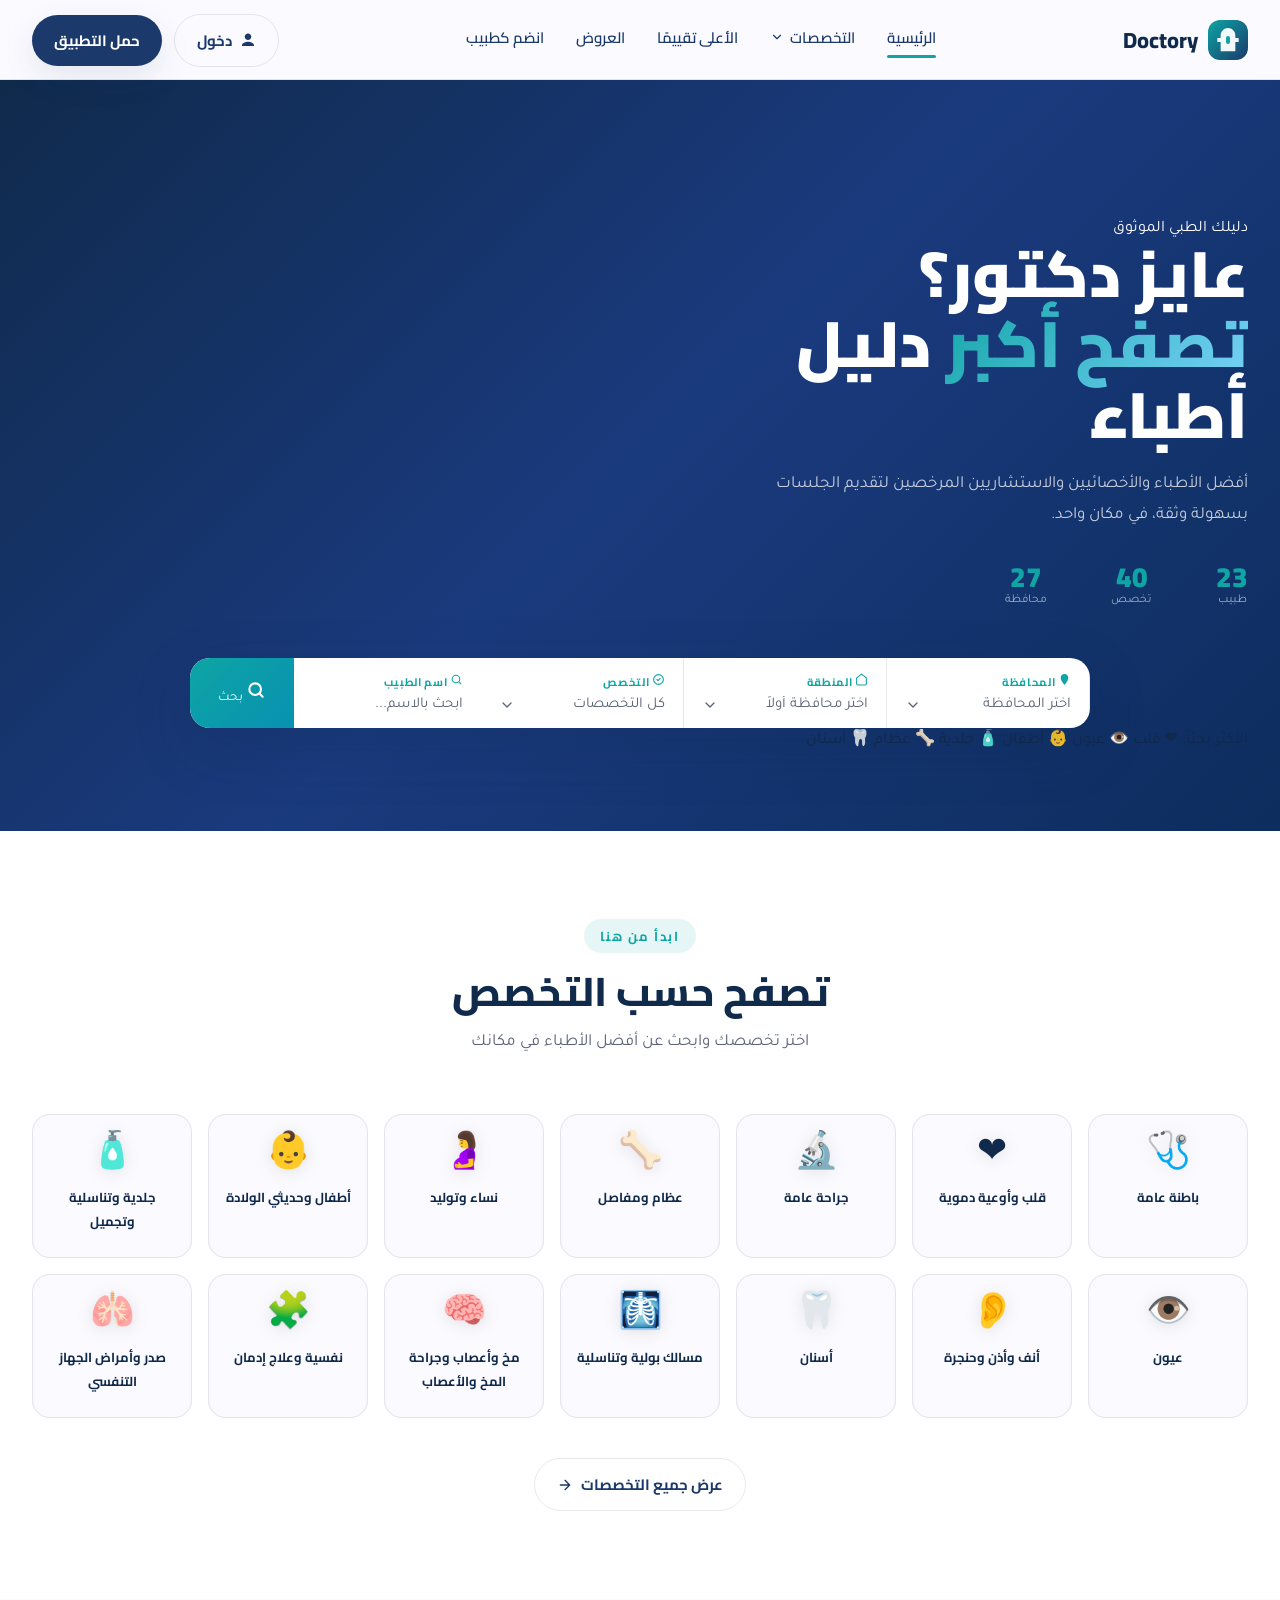
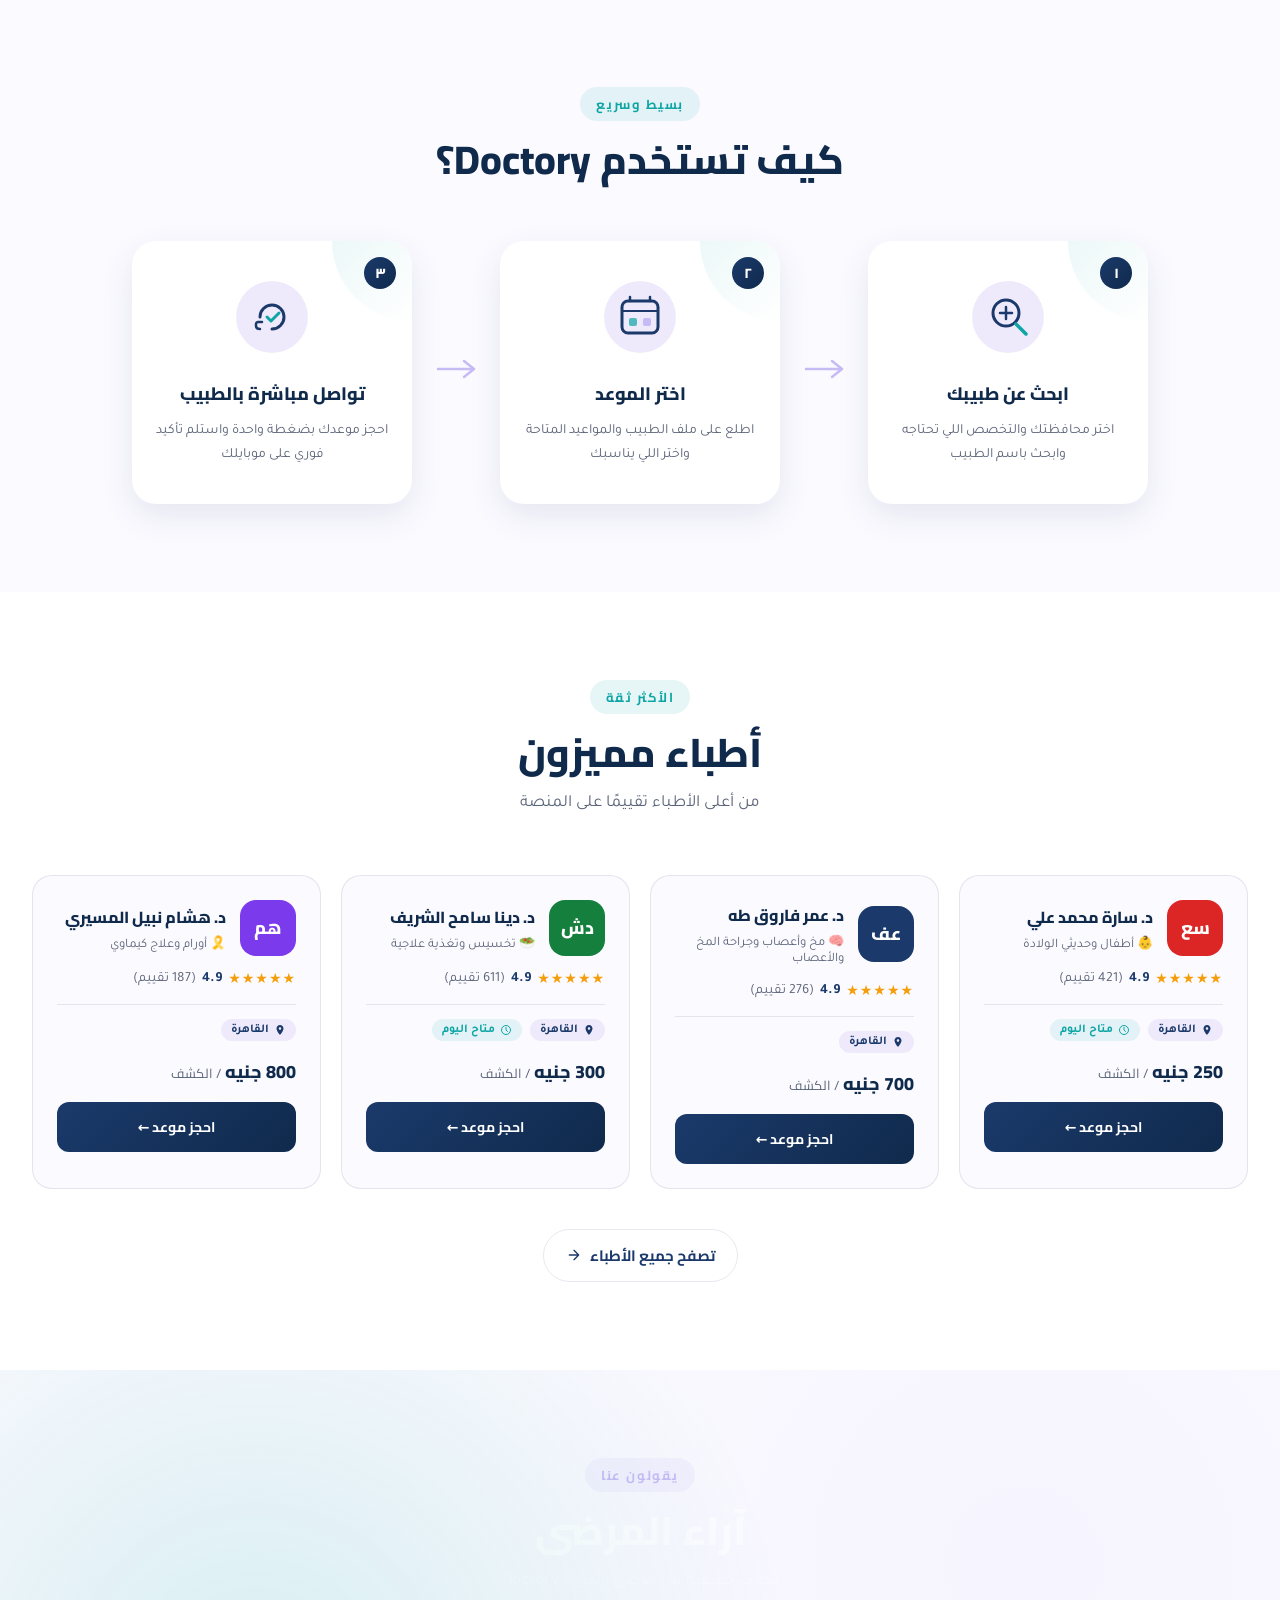
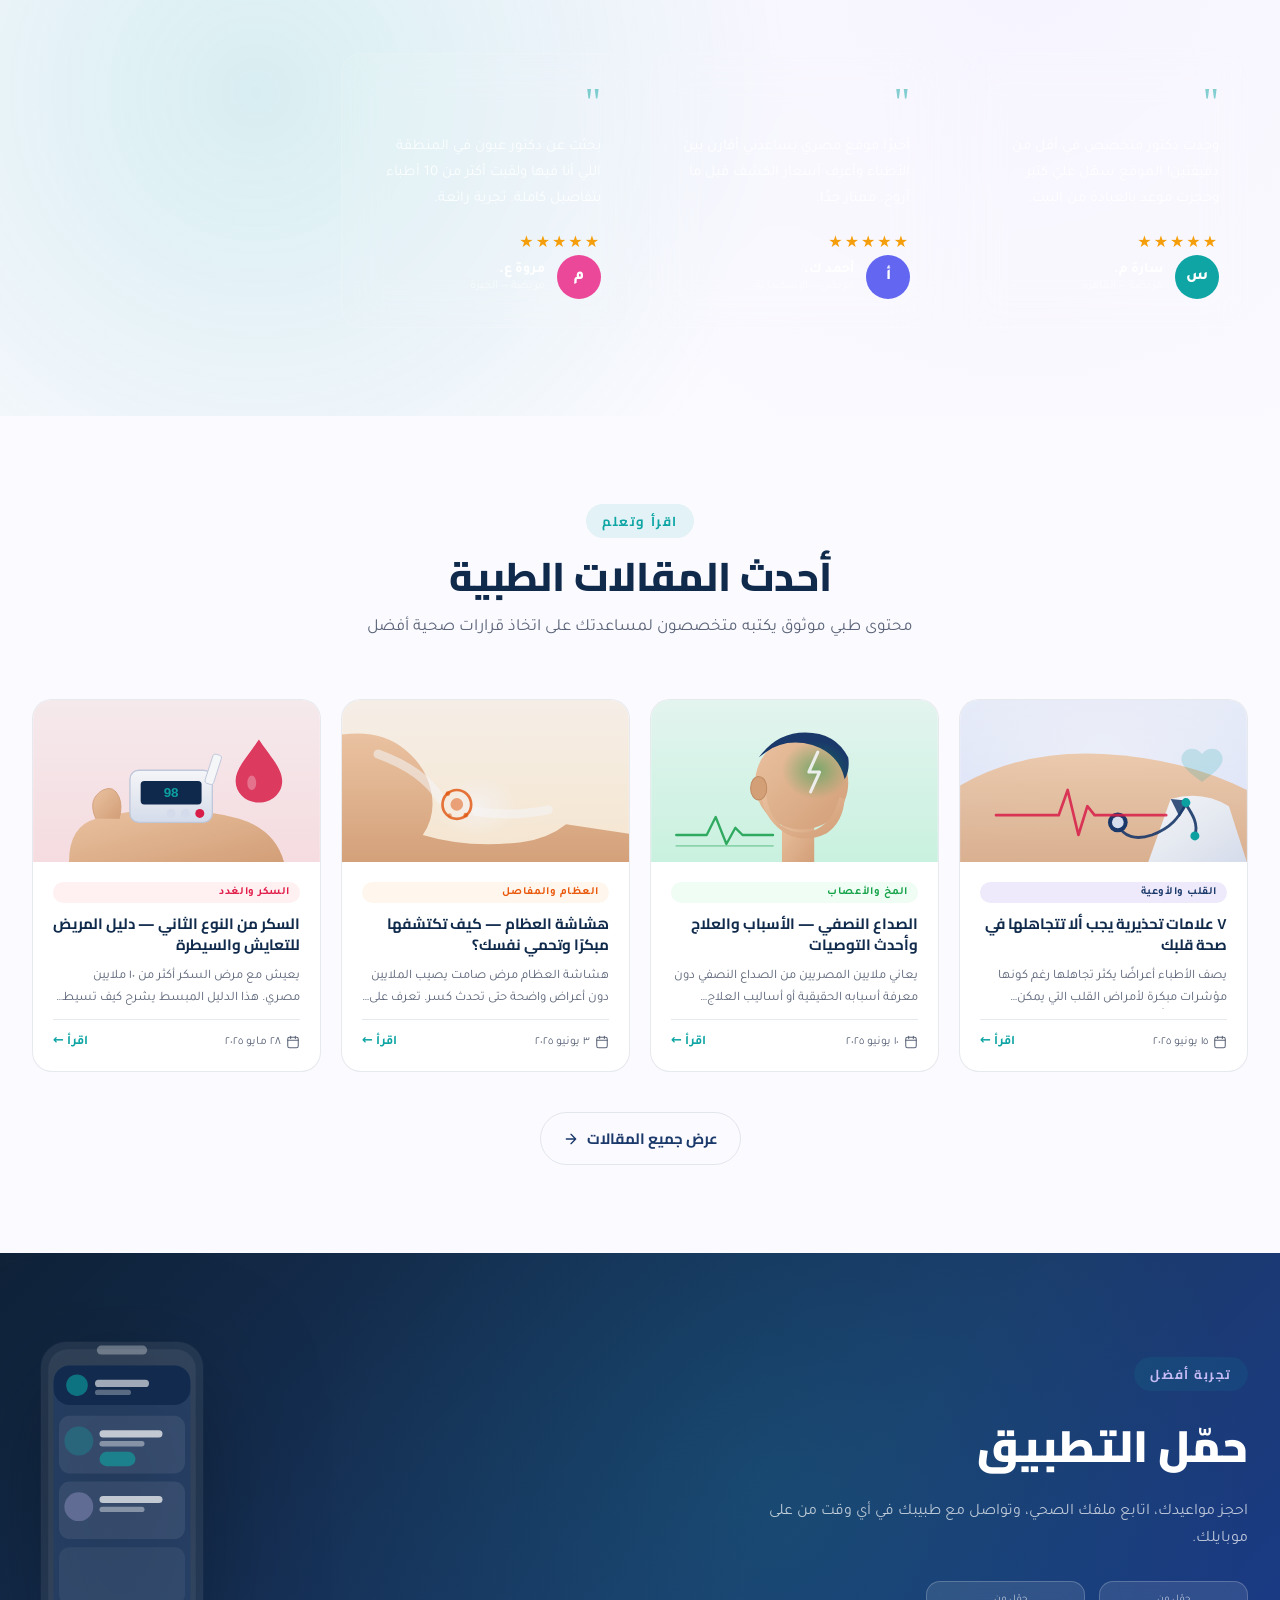
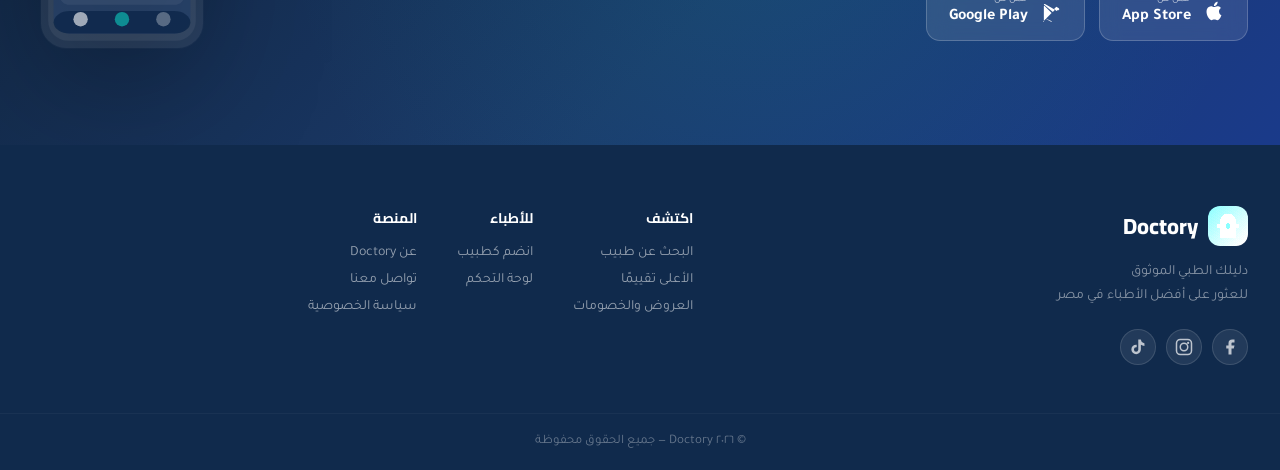
==== index.html @ d1936ba3 "Update index.html" ====
<!DOCTYPE html>
<html lang="ar" dir="rtl">
<head>
<meta charset="UTF-8">
<meta name="viewport" content="width=device-width, initial-scale=1.0">
<title>Doctory | دليلك لأفضل الأطباء في مصر</title>
<meta name="description" content="ابحث عن أفضل الأطباء في مصر حسب التخصص والمحافظة. اطلع على التقييمات وأسعار الكشف واحجز موعدك بكل سهولة.">
<link rel="preconnect" href="https://fonts.googleapis.com">
<link href="https://fonts.googleapis.com/css2?family=Cairo:wght@400;600;700;800;900&family=Tajawal:wght@400;500;700&display=swap" rel="stylesheet">
<link rel="stylesheet" href="css/style.css">
</head>
<body>

<!-- ===== Navbar ===== -->
<header class="navbar">
  <div class="container navbar__inner">
    <a href="index.html" class="brand">
      <img src="assets/logo-placeholder.svg" alt="Doctory" class="brand__logo">
      <span class="brand__name">Doctory</span>
    </a>
    <nav class="nav-links">
      <a href="index.html" class="nav-links__item is-active">الرئيسية</a>
      <div class="nav-dropdown" id="specialtiesWrap">
        <button class="nav-links__item nav-dropdown__trigger" id="specialtiesTrigger" aria-haspopup="true" aria-expanded="false">
          التخصصات
          <svg width="14" height="14" viewBox="0 0 24 24" fill="none" class="nav-dropdown__chevron"><path d="m6 9 6 6 6-6" stroke="currentColor" stroke-width="2" stroke-linecap="round" stroke-linejoin="round"/></svg>
        </button>
      </div>
      <a href="top-rated.html" class="nav-links__item">الأعلى تقييمًا</a>
      <a href="offers.html" class="nav-links__item">العروض</a>
      <a href="join-doctor.html" class="nav-links__item">انضم كطبيب</a>
    </nav>
    <div class="navbar__actions">
      <a href="login.html" class="btn btn--ghost">
        <svg width="16" height="16" viewBox="0 0 24 24" fill="none"><path d="M12 12c2.7 0 4.9-2.2 4.9-4.9S14.7 2.2 12 2.2 7.1 4.4 7.1 7.1 9.3 12 12 12Zm0 2.5c-3.6 0-9 1.8-9 5.4V21h18v-1.1c0-3.6-5.4-5.4-9-5.4Z" fill="currentColor"/></svg>
        دخول
      </a>
      <a href="#" class="btn btn--primary">حمل التطبيق</a>
    </div>
    <button class="navbar__burger" id="burgerBtn" aria-label="القائمة" aria-expanded="false">
      <svg width="24" height="24" viewBox="0 0 24 24" fill="none" class="burger-icon-open"><path d="M4 7h16M4 12h16M4 17h16" stroke="currentColor" stroke-width="2" stroke-linecap="round"/></svg>
      <svg width="24" height="24" viewBox="0 0 24 24" fill="none" class="burger-icon-close"><path d="M6 6l12 12M18 6 6 18" stroke="currentColor" stroke-width="2" stroke-linecap="round"/></svg>
    </button>
  </div>
  <div class="mega-menu" id="specialtiesPanel">
    <div class="container mega-menu__inner" id="specialtiesGrid"></div>
  </div>
  <nav class="mobile-menu" id="mobileMenu">
    <a href="index.html" class="mobile-menu__item is-active">الرئيسية</a>
    <button class="mobile-menu__item mobile-menu__specialties-trigger" id="mobileSpecialtiesTrigger">
      التخصصات
      <svg width="14" height="14" viewBox="0 0 24 24" fill="none"><path d="m6 9 6 6 6-6" stroke="currentColor" stroke-width="2" stroke-linecap="round" stroke-linejoin="round"/></svg>
    </button>
    <div class="mobile-menu__specialties" id="mobileSpecialtiesPanel"></div>
    <a href="top-rated.html" class="mobile-menu__item">الأعلى تقييمًا</a>
    <a href="offers.html" class="mobile-menu__item">العروض</a>
    <a href="join-doctor.html" class="mobile-menu__item">انضم كطبيب</a>
    <a href="login.html" class="mobile-menu__item mobile-menu__login">تسجيل دخول</a>
  </nav>
</header>

<!-- ===== Hero ===== -->
<section class="hero">
  <!-- Background layers -->
  <div class="hero__mesh" aria-hidden="true"></div>
  <div class="hero__glow hero__glow--1" aria-hidden="true"></div>
  <div class="hero__glow hero__glow--2" aria-hidden="true"></div>
  <div class="hero__glow hero__glow--3" aria-hidden="true"></div>
  <div class="hero__grid-lines" aria-hidden="true"></div>

  <div class="container">
    <div class="hero__inner">

      <!-- LEFT: Copy -->
      <div class="hero__copy">
        <div class="hero__badge" id="heroEyebrow">
          <span class="hero__badge-dot"></span>
          دليلك الطبي الموثوق في مصر
        </div>

        <h1 class="hero__title" id="heroTitle">
          <span class="hero__title-line1">عايز دكتور؟</span>
          <span class="hero__title-line2">
            ابحث في<em class="hero__title-em"> أكبر دليل</em>
          </span>
          <span class="hero__title-line3">أطباء في مصر</span>
        </h1>

        <p class="hero__subtitle" id="heroSubtitle">
          أفضل الأطباء والأخصائيين المرخصين — قارن التقييمات، اطلع على الأسعار، واحجز موعدك بثقة.
        </p>

        <div class="hero__stats" id="heroStats">
          <div class="hero__stat">
            <span class="hero__stat-num" id="statDoctors">—</span>
            <span class="hero__stat-label">طبيب</span>
          </div>
          <div class="hero__stat-sep"></div>
          <div class="hero__stat">
            <span class="hero__stat-num" id="statSpecs">—</span>
            <span class="hero__stat-label">تخصص</span>
          </div>
          <div class="hero__stat-sep"></div>
          <div class="hero__stat">
            <span class="hero__stat-num" id="statGovs">٢٧</span>
            <span class="hero__stat-label">محافظة</span>
          </div>
        </div>
      </div>

      <!-- RIGHT: Floating UI cards -->
      <div class="hero__visual" aria-hidden="true" id="heroVisual">
        <!-- Populated by home.js -->
      </div>

    </div><!-- /hero__inner -->

    <!-- Search Bar — outside grid, full width below -->
    <div class="hero__search-wrap">
      <form class="search-bar" id="search" aria-label="بحث عن طبيب">
        <div class="search-bar__field" data-field="governorate">
          <label for="governorate">
            <svg width="13" height="13" viewBox="0 0 24 24" fill="none"><path d="M12 2C8.13 2 5 5.13 5 9c0 5.25 7 13 7 13s7-7.75 7-13c0-3.87-3.13-7-7-7z" fill="currentColor"/></svg>
            المحافظة
          </label>
          <div class="search-bar__input" id="governorateInput">
            <input type="text" id="governorate" placeholder="اختر المحافظة" readonly autocomplete="off">
            <svg width="16" height="16" viewBox="0 0 24 24" fill="none"><path d="m6 9 6 6 6-6" stroke="currentColor" stroke-width="2" stroke-linecap="round" stroke-linejoin="round"/></svg>
          </div>
          <div class="search-dropdown" id="governorateDropdown"></div>
        </div>

        <div class="search-bar__sep"></div>

        <div class="search-bar__field" data-field="area">
          <label for="area" id="areaLabel">
            <svg width="13" height="13" viewBox="0 0 24 24" fill="none"><path d="M3 9l9-7 9 7v11a2 2 0 0 1-2 2H5a2 2 0 0 1-2-2z" stroke="currentColor" stroke-width="2" stroke-linejoin="round"/></svg>
            المنطقة
          </label>
          <div class="search-bar__input" id="areaInput">
            <input type="text" id="area" placeholder="اختر محافظة أولاً" readonly autocomplete="off" disabled>
            <svg width="16" height="16" viewBox="0 0 24 24" fill="none"><path d="m6 9 6 6 6-6" stroke="currentColor" stroke-width="2" stroke-linecap="round" stroke-linejoin="round"/></svg>
          </div>
          <div class="search-dropdown" id="areaDropdown"></div>
        </div>

        <div class="search-bar__sep"></div>

        <div class="search-bar__field" data-field="specialty">
          <label for="specialty">
            <svg width="13" height="13" viewBox="0 0 24 24" fill="none"><path d="M9 12l2 2 4-4m6 2a9 9 0 1 1-18 0 9 9 0 0 1 18 0z" stroke="currentColor" stroke-width="2" stroke-linecap="round" stroke-linejoin="round"/></svg>
            التخصص
          </label>
          <div class="search-bar__input" id="specialtyInput">
            <input type="text" id="specialty" placeholder="كل التخصصات" readonly autocomplete="off">
            <svg width="16" height="16" viewBox="0 0 24 24" fill="none"><path d="m6 9 6 6 6-6" stroke="currentColor" stroke-width="2" stroke-linecap="round" stroke-linejoin="round"/></svg>
          </div>
          <div class="search-dropdown" id="specialtyDropdown"></div>
        </div>

        <div class="search-bar__sep"></div>

        <div class="search-bar__field search-bar__field--text">
          <label for="doctor">
            <svg width="13" height="13" viewBox="0 0 24 24" fill="none"><circle cx="11" cy="11" r="7" stroke="currentColor" stroke-width="2"/><path d="m20 20-3.5-3.5" stroke="currentColor" stroke-width="2" stroke-linecap="round"/></svg>
            اسم الطبيب
          </label>
          <div class="search-bar__input">
            <input type="text" id="doctor" placeholder="ابحث بالاسم...">
          </div>
        </div>

        <button type="submit" class="search-bar__submit" aria-label="بحث">
          <svg width="20" height="20" viewBox="0 0 24 24" fill="none"><circle cx="11" cy="11" r="7" stroke="currentColor" stroke-width="2.5"/><path d="m20 20-3.5-3.5" stroke="currentColor" stroke-width="2.5" stroke-linecap="round"/></svg>
          <span>بحث</span>
        </button>
      </form>

      <!-- Quick specialty pills -->
      <div class="hero__quick" id="heroQuickPills">
        <span class="hero__quick-label">الأكثر بحثاً:</span>
        <a href="search.html?specialty=%D9%82%D9%84%D8%A8+%D9%88%D8%A3%D9%88%D8%B9%D9%8A%D8%A9+%D8%AF%D9%85%D9%88%D9%8A%D8%A9" class="quick-pill">❤️ قلب</a>
        <a href="search.html?specialty=%D8%B9%D9%8A%D9%88%D9%86" class="quick-pill">👁️ عيون</a>
        <a href="search.html?specialty=%D8%A3%D8%B7%D9%81%D8%A7%D9%84+%D9%88%D8%AD%D8%AF%D9%8A%D8%AB%D9%8A+%D8%A7%D9%84%D9%88%D9%84%D8%A7%D8%AF%D8%A9" class="quick-pill">👶 أطفال</a>
        <a href="search.html?specialty=%D8%AC%D9%84%D8%AF%D9%8A%D8%A9+%D9%88%D8%AA%D9%86%D8%A7%D8%B3%D9%84%D9%8A%D8%A9+%D9%88%D8%AA%D8%AC%D9%85%D9%8A%D9%84" class="quick-pill">🧴 جلدية</a>
        <a href="search.html?specialty=%D8%B9%D8%B8%D8%A7%D9%85+%D9%88%D9%85%D9%81%D8%A7%D8%B5%D9%84" class="quick-pill">🦴 عظام</a>
        <a href="search.html?specialty=%D8%A3%D8%B3%D9%86%D8%A7%D9%86" class="quick-pill">🦷 أسنان</a>
      </div>
    </div><!-- /hero__search-wrap -->
  </div><!-- /container -->
</section>

<!-- ===== Dynamic Sections ===== -->
<div id="homeSectionsContainer"></div>

<!-- ===== Footer ===== -->
<footer class="site-footer">
  <div class="container site-footer__inner">
    <div class="site-footer__brand">
      <a href="index.html" class="brand">
        <img src="assets/logo-placeholder.svg" alt="Doctory" class="brand__logo" style="filter:brightness(10)">
        <span class="brand__name" style="color:white">Doctory</span>
      </a>
      <p class="site-footer__tagline" id="footerTagline">دليلك الطبي الموثوق<br>للعثور على أفضل الأطباء في مصر</p>
      <div class="site-footer__social">
        <a href="#" aria-label="فيسبوك" class="social-link">
          <svg viewBox="0 0 24 24" fill="currentColor" width="18" height="18"><path d="M18 2h-3a5 5 0 0 0-5 5v3H7v4h3v8h4v-8h3l1-4h-4V7a1 1 0 0 1 1-1h3z"/></svg>
        </a>
        <a href="#" aria-label="انستغرام" class="social-link">
          <svg viewBox="0 0 24 24" fill="none" stroke="currentColor" stroke-width="2" width="18" height="18"><rect x="2" y="2" width="20" height="20" rx="5"/><circle cx="12" cy="12" r="5"/><circle cx="17.5" cy="6.5" r="1.5" fill="currentColor" stroke="none"/></svg>
        </a>
        <a href="#" aria-label="تيك توك" class="social-link">
          <svg viewBox="0 0 24 24" fill="currentColor" width="18" height="18"><path d="M19.59 6.69a4.83 4.83 0 0 1-3.77-4.25V2h-3.45v13.67a2.89 2.89 0 0 1-2.88 2.5 2.89 2.89 0 0 1-2.89-2.89 2.89 2.89 0 0 1 2.89-2.89c.28 0 .54.04.79.1V9.01a6.33 6.33 0 0 0-.79-.05 6.34 6.34 0 0 0-6.34 6.34 6.34 6.34 0 0 0 6.34 6.34 6.34 6.34 0 0 0 6.33-6.34V9.01a8.16 8.16 0 0 0 4.77 1.52V7.08a4.85 4.85 0 0 1-1-.39z"/></svg>
        </a>
      </div>
    </div>
    <div class="site-footer__links" id="footerLinks">
      <div class="footer-col">
        <h4 class="footer-col__title">اكتشف</h4>
        <a href="search.html" class="footer-col__link">البحث عن طبيب</a>
        <a href="top-rated.html" class="footer-col__link">الأعلى تقييمًا</a>
        <a href="offers.html" class="footer-col__link">العروض والخصومات</a>
      </div>
      <div class="footer-col">
        <h4 class="footer-col__title">للأطباء</h4>
        <a href="join-doctor.html" class="footer-col__link">انضم كطبيب</a>
        <a href="admin/" class="footer-col__link">لوحة التحكم</a>
      </div>
      <div class="footer-col">
        <h4 class="footer-col__title">المنصة</h4>
        <a href="about.html" class="footer-col__link">عن Doctory</a>
        <a href="contact.html" class="footer-col__link">تواصل معنا</a>
        <a href="privacy.html" class="footer-col__link">سياسة الخصوصية</a>
      </div>
    </div>
  </div>
  <div class="site-footer__bottom">
    <p id="footerCopyright">© ٢٠٢٦ Doctory — جميع الحقوق محفوظة</p>
  </div>
</footer>

<script src="js/data-loader.js"></script>
<script src="js/site-runtime.js"></script>
<script src="js/main.js"></script>
<script src="js/home.js"></script>
</body>
</html>
---- css/style.css ----
/* =========================================================
   Doctory — Design Tokens
   ========================================================= */
:root {
  /* Color */
  --ink-900: #102A4C;
  --ink-700: #1B3A6B;
  --accent-teal: #0EA5A4;
  --lilac-300: #C7BBF5;
  --lilac-100: #EFEAFB;
  --paper: #FBFAFF;
  --white: #FFFFFF;
  --line: rgba(16, 42, 76, 0.10);
  --text-muted: #5B6478;

  /* Type */
  --font-display: "Cairo", system-ui, sans-serif;
  --font-body: "Tajawal", system-ui, sans-serif;

  /* Radius / Shadow */
  --radius-lg: 20px;
  --radius-md: 14px;
  --radius-pill: 999px;
  --shadow-soft: 0 12px 32px rgba(27, 58, 107, 0.10);
  --shadow-pop: 0 18px 40px rgba(27, 58, 107, 0.16);

  /* Layout */
  --nav-h: 80px;
}

* { margin: 0; padding: 0; box-sizing: border-box; }
html {
  scroll-behavior: smooth;
  overflow-x: hidden;
  width: 100%;
}

body {
  font-family: var(--font-body);
  background: var(--paper);
  color: var(--ink-900);
  -webkit-font-smoothing: antialiased;
  overflow-x: hidden;
}

img { max-width: 100%; display: block; }

.container {
  width: 100%;
  max-width: 1280px;
  margin: 0 auto;
  padding: 0 32px;
  box-sizing: border-box;
}

a { text-decoration: none; color: inherit; }
button { font-family: inherit; }

@media (prefers-reduced-motion: reduce) {
  *, *::before, *::after { animation-duration: 0.001ms !important; transition-duration: 0.001ms !important; }
}

/* =========================================================
   Stub / Coming Soon Pages
   ========================================================= */
.stub-page {
  min-height: calc(100vh - var(--nav-h));
  display: grid;
  place-items: center;
  padding: 48px 24px;
  text-align: center;
}

.stub-page__inner {
  max-width: 520px;
}

.stub-page__icon {
  font-size: 56px;
  margin-bottom: 16px;
}

.stub-page__title {
  font-family: var(--font-display);
  font-size: clamp(28px, 4vw, 36px);
  font-weight: 800;
  margin-bottom: 12px;
  color: var(--ink-900);
}

.stub-page__text {
  color: var(--text-muted);
  font-size: 17px;
  line-height: 1.7;
  margin-bottom: 28px;
}

.stub-page__actions {
  display: flex;
  gap: 12px;
  justify-content: center;
  flex-wrap: wrap;
}

/* =========================================================
   Buttons
   ========================================================= */
.btn {
  display: inline-flex;
  align-items: center;
  gap: 8px;
  font-family: var(--font-display);
  font-weight: 700;
  font-size: 15px;
  padding: 11px 22px;
  border-radius: var(--radius-pill);
  border: none;
  cursor: pointer;
  transition: transform 0.15s ease, box-shadow 0.15s ease, background 0.15s ease;
  white-space: nowrap;
}
.btn:focus-visible { outline: 2px solid var(--accent-teal); outline-offset: 2px; }
.btn--primary { background: var(--ink-700); color: var(--white); box-shadow: var(--shadow-soft); }
.btn--primary:hover { transform: translateY(-1px); box-shadow: var(--shadow-pop); }
.btn--ghost { background: transparent; color: var(--ink-700); border: 1.5px solid var(--line); }
.btn--ghost:hover { background: var(--lilac-100); }

/* =========================================================
   Navbar
   ========================================================= */
.navbar {
  position: sticky;
  top: 0;
  z-index: 100;
  height: var(--nav-h);
  background: rgba(251, 250, 255, 0.85);
  backdrop-filter: blur(10px);
  border-bottom: 1px solid var(--line);
  overflow: visible;
}

.navbar__inner {
  height: var(--nav-h);
  display: flex;
  align-items: center;
  justify-content: space-between;
  gap: 24px;
  width: 100%;
}

.brand {
  display: flex;
  align-items: center;
  gap: 10px;
  font-family: var(--font-display);
  flex-shrink: 0;
}
.brand__logo {
  width: 40px;
  height: 40px;
  border-radius: 12px;
  object-fit: cover;
  flex-shrink: 0;
}
.brand__name {
  font-weight: 800;
  font-size: 22px;
  color: var(--ink-900);
}

.nav-links {
  display: flex;
  align-items: center;
  gap: 32px;
}
.nav-links__item {
  font-family: var(--font-display);
  font-weight: 600;
  font-size: 15px;
  color: var(--ink-700);
  position: relative;
  padding-bottom: 6px;
  background: none;
  border: none;
  cursor: pointer;
  display: inline-flex;
  align-items: center;
  gap: 6px;
}
.nav-links__item.is-active::after {
  content: "";
  position: absolute;
  bottom: 0;
  right: 0;
  left: 0;
  height: 3px;
  border-radius: var(--radius-pill);
  background: var(--accent-teal);
}
.nav-links__item:hover { color: var(--accent-teal); }

/* ---- Specialties full-width mega menu ---- */
.nav-dropdown__chevron { transition: transform 0.18s ease; }
.nav-dropdown.is-open .nav-dropdown__chevron { transform: rotate(180deg); }

.mega-menu {
  position: absolute;
  top: 100%;
  left: 0;
  right: 0;
  background: var(--white);
  border-bottom: 1px solid var(--line);
  box-shadow: var(--shadow-pop);
  max-height: 0;
  overflow: hidden;
  opacity: 0;
  transition: max-height 0.2s ease, opacity 0.2s ease;
  z-index: 99;
}
.mega-menu.is-open {
  max-height: 420px;
  opacity: 1;
  overflow-y: auto;
}

.mega-menu__inner {
  display: grid;
  grid-template-columns: repeat(4, 1fr);
  gap: 6px;
  padding: 22px 32px;
}
.mega-menu__link {
  display: flex;
  align-items: center;
  gap: 10px;
  padding: 10px 14px;
  border-radius: 10px;
  font-size: 14px;
  font-weight: 600;
  color: var(--ink-900);
  transition: background 0.12s ease;
}
.mega-menu__link:hover { background: var(--lilac-100); color: var(--ink-700); }
.mega-menu__link .icon { font-size: 16px; }

.navbar__actions { display: flex; align-items: center; gap: 12px; }

.navbar__burger {
  display: none;
  background: none;
  border: none;
  cursor: pointer;
  color: var(--ink-700);
  width: 40px;
  height: 40px;
  align-items: center;
  justify-content: center;
  flex-shrink: 0;
}
.burger-icon-close { display: none; }
.navbar__burger[aria-expanded="true"] .burger-icon-open { display: none; }
.navbar__burger[aria-expanded="true"] .burger-icon-close { display: block; }

/* ---- Mobile slide-down menu ---- */
.mobile-menu {
  display: none;
  flex-direction: column;
  background: var(--white);
  border-bottom: 1px solid var(--line);
  max-height: 0;
  overflow: hidden;
  transition: max-height 0.22s ease;
}
.mobile-menu.is-open { max-height: 80vh; overflow-y: auto; }

.mobile-menu__item {
  display: flex;
  align-items: center;
  justify-content: space-between;
  width: 100%;
  text-align: start;
  padding: 16px 24px;
  font-family: var(--font-display);
  font-weight: 600;
  font-size: 15px;
  color: var(--ink-900);
  border: none;
  background: none;
  border-bottom: 1px solid var(--line);
  cursor: pointer;
}
.mobile-menu__item.is-active { color: var(--accent-teal); }
.mobile-menu__login { color: var(--accent-teal); font-weight: 700; }

.mobile-menu__specialties {
  display: none;
  flex-direction: column;
  background: var(--lilac-100);
  padding: 4px 0;
}
.mobile-menu__specialties.is-open { display: flex; }
.mobile-menu__specialties .mega-menu__link {
  padding: 12px 40px;
  border-radius: 0;
  font-size: 14px;
}

@media (max-width: 960px) {
  .nav-links { display: none; }
  .navbar__actions .btn--ghost { display: none; }
  .navbar__actions .btn--app-download { display: none; }
  .navbar__burger { display: flex; }
  .mobile-menu { display: flex; }
  .mega-menu__inner { grid-template-columns: 1fr; }
}

/* =========================================================
   Doctory — Home Page Styles (Modern Redesign)
   ========================================================= */

/* ---------------------------------------------------------
   Scroll Reveal Base
--------------------------------------------------------- */
.reveal {
  opacity: 0;
  transform: translateY(28px);
  transition: opacity 0.6s cubic-bezier(0.22,1,0.36,1), transform 0.6s cubic-bezier(0.22,1,0.36,1);
}
.reveal.in-view {
  opacity: 1;
  transform: none;
}

/* ---------------------------------------------------------
   Section Base
--------------------------------------------------------- */
.home-section {
  padding: 88px 0;
  position: relative;
}
.home-section:nth-child(even) {
  background: var(--paper);
}

.section-head {
  text-align: center;
  margin-bottom: 56px;
}
.section-head__eyebrow {
  display: inline-block;
  font-family: var(--font-display);
  font-size: 13px;
  font-weight: 700;
  letter-spacing: 0.12em;
  text-transform: uppercase;
  color: var(--accent-teal);
  background: rgba(14,165,164,0.1);
  padding: 5px 16px;
  border-radius: var(--radius-pill);
  margin-bottom: 14px;
}
.section-head__title {
  font-family: var(--font-display);
  font-size: clamp(26px, 4vw, 40px);
  font-weight: 800;
  color: var(--ink-900);
  margin-bottom: 12px;
  line-height: 1.25;
}
.section-head__sub {
  color: var(--text-muted);
  font-size: 17px;
  max-width: 560px;
  margin: 0 auto;
  line-height: 1.7;
}

.section-cta {
  text-align: center;
  margin-top: 40px;
}

/* ---------------------------------------------------------
   Hero
--------------------------------------------------------- */
.hero {
  position: relative;
  background: linear-gradient(135deg, var(--ink-900) 0%, #1a3a7e 50%, #0d2d5e 100%);
  overflow: hidden;
  padding: calc(var(--nav-h) + 60px) 0 80px;
  min-height: 600px;
}

.hero__bg-grid {
  position: absolute;
  inset: 0;
  background-image:
    linear-gradient(rgba(255,255,255,0.03) 1px, transparent 1px),
    linear-gradient(90deg, rgba(255,255,255,0.03) 1px, transparent 1px);
  background-size: 40px 40px;
  pointer-events: none;
}

.hero__orb {
  position: absolute;
  border-radius: 50%;
  filter: blur(80px);
  pointer-events: none;
  animation: orbFloat 8s ease-in-out infinite;
}
.hero__orb--1 {
  width: 500px; height: 500px;
  background: radial-gradient(circle, rgba(14,165,164,0.25) 0%, transparent 70%);
  top: -100px; right: -100px;
  animation-delay: 0s;
}
.hero__orb--2 {
  width: 350px; height: 350px;
  background: radial-gradient(circle, rgba(199,187,245,0.2) 0%, transparent 70%);
  bottom: -80px; left: 10%;
  animation-delay: -4s;
}
@keyframes orbFloat {
  0%,100% { transform: translate(0,0) scale(1); }
  50% { transform: translate(20px,-20px) scale(1.05); }
}

.hero__inner {
  display: grid;
  grid-template-columns: 1fr 1fr;
  gap: 60px;
  align-items: center;
  position: relative;
  z-index: 2;
}

.hero__copy {
  color: white;
}

.hero__eyebrow {
  display: inline-flex;
  align-items: center;
  gap: 8px;
  background: rgba(255,255,255,0.1);
  backdrop-filter: blur(10px);
  border: 1px solid rgba(255,255,255,0.15);
  color: rgba(255,255,255,0.9);
  font-family: var(--font-display);
  font-size: 13px;
  font-weight: 700;
  letter-spacing: 0.08em;
  padding: 6px 16px;
  border-radius: var(--radius-pill);
  margin-bottom: 20px;
  animation: fadeSlideDown 0.7s ease both;
}
.hero__eyebrow::before {
  content: '';
  width: 6px; height: 6px;
  border-radius: 50%;
  background: var(--accent-teal);
  animation: pulse 2s ease-in-out infinite;
}
@keyframes pulse {
  0%,100% { opacity:1; transform: scale(1); }
  50% { opacity:0.6; transform: scale(0.8); }
}

.hero__title {
  font-family: var(--font-display);
  font-size: clamp(36px, 5.5vw, 64px);
  font-weight: 900;
  line-height: 1.1;
  margin-bottom: 20px;
  animation: fadeSlideDown 0.7s 0.1s ease both;
}
.hero__title-accent {
  background: linear-gradient(135deg, var(--accent-teal), #7dd3fc);
  -webkit-background-clip: text;
  -webkit-text-fill-color: transparent;
  background-clip: text;
  position: relative;
}

.hero__subtitle {
  font-size: 17px;
  line-height: 1.8;
  color: rgba(255,255,255,0.75);
  margin-bottom: 32px;
  max-width: 500px;
  animation: fadeSlideDown 0.7s 0.2s ease both;
}

.hero__stats {
  display: flex;
  gap: 32px;
  animation: fadeSlideDown 0.7s 0.3s ease both;
}
.hero__stat {
  text-align: center;
}
.hero__stat-num {
  display: block;
  font-family: var(--font-display);
  font-size: 28px;
  font-weight: 900;
  color: var(--accent-teal);
  line-height: 1;
}
.hero__stat-label {
  font-size: 12px;
  color: rgba(255,255,255,0.6);
  margin-top: 4px;
}

.hero__visual {
  display: flex;
  justify-content: center;
  align-items: center;
  animation: fadeSlideDown 0.8s 0.15s ease both;
}
.hero__visual-card {
  background: rgba(255,255,255,0.08);
  backdrop-filter: blur(20px);
  border: 1px solid rgba(255,255,255,0.12);
  border-radius: 24px;
  padding: 32px;
  width: 100%;
  max-width: 380px;
}
.hero__visual-title {
  color: white;
  font-family: var(--font-display);
  font-weight: 700;
  font-size: 18px;
  margin-bottom: 20px;
}
.hero__doctor-mini {
  display: flex;
  align-items: center;
  gap: 14px;
  background: rgba(255,255,255,0.06);
  border: 1px solid rgba(255,255,255,0.1);
  border-radius: 16px;
  padding: 14px 16px;
  margin-bottom: 10px;
  transition: background 0.2s ease;
}
.hero__doctor-mini:hover {
  background: rgba(255,255,255,0.1);
}
.hero__doctor-mini-avatar {
  width: 44px; height: 44px;
  border-radius: 50%;
  display: flex;
  align-items: center;
  justify-content: center;
  font-size: 18px;
  flex-shrink: 0;
}
.hero__doctor-mini-info {
  flex: 1;
}
.hero__doctor-mini-name {
  color: white;
  font-weight: 700;
  font-size: 14px;
}
.hero__doctor-mini-spec {
  color: rgba(255,255,255,0.55);
  font-size: 12px;
}
.hero__doctor-mini-badge {
  background: rgba(14,165,164,0.2);
  color: var(--accent-teal);
  font-size: 11px;
  font-weight: 700;
  padding: 3px 10px;
  border-radius: 99px;
  border: 1px solid rgba(14,165,164,0.3);
  white-space: nowrap;
}

.hero__doctor-img {
  max-height: 320px;
  max-width: 100%;
  width: auto;
  object-fit: contain;
  filter: drop-shadow(0 20px 60px rgba(0,0,0,0.4));
  animation: floatImg 6s ease-in-out infinite;
}
@keyframes floatImg {
  0%,100% { transform: translateY(0); }
  50% { transform: translateY(-12px); }
}

@keyframes fadeSlideDown {
  from { opacity: 0; transform: translateY(-20px); }
  to { opacity: 1; transform: translateY(0); }
}

/* ---------------------------------------------------------
   Hero Search Bar
--------------------------------------------------------- */
.search-bar {
  position: relative;
  z-index: 5;
  margin-top: 48px;
  background: white;
  border-radius: 20px;
  box-shadow: 0 20px 60px rgba(16,42,76,0.2);
  display: flex;
  align-items: stretch;
  gap: 0;
  overflow: hidden;
  max-width: 900px;
  margin-left: auto;
  margin-right: auto;
  animation: fadeSlideUp 0.7s 0.4s ease both;
}
@keyframes fadeSlideUp {
  from { opacity: 0; transform: translateY(20px); }
  to { opacity: 1; transform: translateY(0); }
}

.search-bar__field {
  flex: 1;
  padding: 0;
  position: relative;
  border-right: 1px solid var(--line);
}
.search-bar__field:last-of-type { border: none; }
.search-bar__field label {
  display: block;
  font-family: var(--font-display);
  font-size: 11px;
  font-weight: 700;
  color: var(--accent-teal);
  letter-spacing: 0.06em;
  padding: 14px 18px 0;
}
.search-bar__input {
  display: flex;
  align-items: center;
  padding: 4px 18px 14px;
  gap: 8px;
}
.search-bar__input input {
  flex: 1;
  border: none;
  background: none;
  font-family: var(--font-body);
  font-size: 15px;
  color: var(--ink-900);
  outline: none;
  cursor: pointer;
  min-width: 0;
}
.search-bar__input input::placeholder { color: var(--text-muted); }
.search-bar__input svg { color: var(--text-muted); flex-shrink: 0; }

.search-bar__submit {
  background: linear-gradient(135deg, var(--accent-teal), #0891b2);
  color: white;
  border: none;
  padding: 0 28px;
  cursor: pointer;
  transition: opacity 0.2s;
  flex-shrink: 0;
}
.search-bar__submit:hover { opacity: 0.9; }

.search-dropdown {
  position: absolute;
  top: calc(100% + 8px);
  right: 0; left: 0;
  background: white;
  border-radius: 12px;
  box-shadow: 0 12px 40px rgba(16,42,76,0.15);
  border: 1px solid var(--line);
  max-height: 260px;
  overflow-y: auto;
  display: none;
  z-index: 200;
}
.search-dropdown.is-open { display: block; }
.search-dropdown__item {
  padding: 12px 16px;
  cursor: pointer;
  font-size: 14px;
  transition: background 0.15s;
  color: var(--ink-900);
}
.search-dropdown__item:hover { background: var(--lilac-100); }

/* ---------------------------------------------------------
   Specialties Section
--------------------------------------------------------- */
.specialties-section { background: white; }

.specialties-grid {
  display: grid;
  grid-template-columns: repeat(7, 1fr);
  gap: 16px;
}

.spec-card {
  background: var(--paper);
  border: 1.5px solid var(--line);
  border-radius: 18px;
  padding: 24px 16px;
  text-align: center;
  text-decoration: none;
  display: flex;
  flex-direction: column;
  align-items: center;
  gap: 10px;
  transition: transform 0.25s cubic-bezier(0.22,1,0.36,1),
              box-shadow 0.25s ease,
              border-color 0.25s ease,
              background 0.25s ease;
  cursor: pointer;
  position: relative;
  overflow: hidden;
}
.spec-card::before {
  content: '';
  position: absolute;
  inset: 0;
  background: linear-gradient(135deg, rgba(14,165,164,0.06), rgba(199,187,245,0.08));
  opacity: 0;
  transition: opacity 0.3s;
}
.spec-card:hover {
  transform: translateY(-6px);
  box-shadow: 0 16px 40px rgba(27,58,107,0.14);
  border-color: var(--accent-teal);
}
.spec-card:hover::before { opacity: 1; }

.spec-card__icon {
  font-size: 36px;
  line-height: 1;
  filter: drop-shadow(0 2px 8px rgba(0,0,0,0.1));
  transition: transform 0.3s ease;
}
.spec-card:hover .spec-card__icon { transform: scale(1.1) rotate(-5deg); }

.spec-card__name {
  font-family: var(--font-display);
  font-size: 13px;
  font-weight: 700;
  color: var(--ink-900);
  text-align: center;
}

/* ---------------------------------------------------------
   How It Works
--------------------------------------------------------- */
.how-section {
  background: linear-gradient(135deg, #f8f9ff 0%, var(--lilac-100) 100%);
}
.how-steps {
  display: flex;
  align-items: center;
  gap: 24px;
  justify-content: center;
  flex-wrap: wrap;
}
.how-step {
  flex: 1;
  min-width: 220px;
  max-width: 280px;
  text-align: center;
  padding: 36px 24px;
  background: white;
  border-radius: 24px;
  box-shadow: var(--shadow-soft);
  position: relative;
  overflow: hidden;
  transition: transform 0.3s ease, box-shadow 0.3s ease;
}
.how-step:hover {
  transform: translateY(-8px);
  box-shadow: var(--shadow-pop);
}
.how-step::after {
  content: '';
  position: absolute;
  top: 0; right: 0;
  width: 80px; height: 80px;
  background: linear-gradient(135deg, rgba(14,165,164,0.08), transparent);
  border-radius: 0 24px 0 80px;
}

.how-step__num {
  position: absolute;
  top: 16px;
  right: 16px;
  width: 32px; height: 32px;
  background: linear-gradient(135deg, var(--ink-700), var(--ink-900));
  color: white;
  border-radius: 50%;
  display: flex;
  align-items: center;
  justify-content: center;
  font-family: var(--font-display);
  font-size: 14px;
  font-weight: 800;
  z-index: 1;
}

.how-step__icon {
  width: 80px;
  height: 80px;
  margin: 0 auto 20px;
  transition: transform 0.4s cubic-bezier(0.22,1,0.36,1);
}
.how-step:hover .how-step__icon { transform: scale(1.08) rotate(-3deg); }

.how-step__title {
  font-family: var(--font-display);
  font-size: 18px;
  font-weight: 800;
  color: var(--ink-900);
  margin-bottom: 10px;
}
.how-step__desc {
  font-size: 14px;
  color: var(--text-muted);
  line-height: 1.7;
}

.how-step__arrow {
  color: var(--lilac-300);
  width: 40px;
  flex-shrink: 0;
}

/* ---------------------------------------------------------
   Featured Doctors
--------------------------------------------------------- */
.doctors-section { background: white; }

.doctors-grid {
  display: grid;
  grid-template-columns: repeat(auto-fill, minmax(260px, 1fr));
  gap: 20px;
}

.doctor-card {
  background: var(--paper);
  border: 1.5px solid var(--line);
  border-radius: 20px;
  padding: 24px;
  display: flex;
  flex-direction: column;
  gap: 14px;
  text-decoration: none;
  color: inherit;
  transition: transform 0.25s cubic-bezier(0.22,1,0.36,1),
              box-shadow 0.25s ease,
              border-color 0.25s ease;
  position: relative;
  overflow: hidden;
}
.doctor-card:hover {
  transform: translateY(-6px);
  box-shadow: 0 20px 50px rgba(27,58,107,0.13);
  border-color: var(--accent-teal);
}
.doctor-card::before {
  content: '';
  position: absolute;
  top: 0; left: 0; right: 0;
  height: 3px;
  background: linear-gradient(90deg, var(--accent-teal), var(--lilac-300));
  transform: scaleX(0);
  transition: transform 0.3s ease;
  transform-origin: right;
}
.doctor-card:hover::before { transform: scaleX(1); }

.doctor-card__header {
  display: flex;
  align-items: center;
  gap: 14px;
}
.doctor-card__avatar {
  width: 56px; height: 56px;
  border-radius: 16px;
  display: flex;
  align-items: center;
  justify-content: center;
  font-family: var(--font-display);
  font-weight: 800;
  font-size: 18px;
  color: white;
  flex-shrink: 0;
}
.doctor-card__avatar--photo {
  object-fit: cover;
  background: var(--lilac-100);
}
.doctor-card__name {
  font-family: var(--font-display);
  font-weight: 800;
  font-size: 16px;
  color: var(--ink-900);
}
.doctor-card__specialty {
  font-size: 13px;
  color: var(--text-muted);
  margin-top: 3px;
}

.doctor-card__rating {
  display: flex;
  align-items: center;
  gap: 6px;
  font-size: 14px;
  font-weight: 600;
  color: var(--ink-700);
}
.doctor-card__rating-stars { color: #f59e0b; letter-spacing: 1px; }
.doctor-card__rating-count { color: var(--text-muted); font-weight: 400; }

.doctor-card__divider {
  height: 1px;
  background: var(--line);
}

.doctor-card__meta {
  display: flex;
  flex-wrap: wrap;
  gap: 8px;
}
.doctor-card__badge {
  display: inline-flex;
  align-items: center;
  gap: 5px;
  background: var(--lilac-100);
  color: var(--ink-700);
  font-size: 12px;
  font-weight: 600;
  padding: 4px 10px;
  border-radius: var(--radius-pill);
}
.doctor-card__badge--teal {
  background: rgba(14,165,164,0.1);
  color: var(--accent-teal);
}

.doctor-card__price {
  font-family: var(--font-display);
  font-weight: 800;
  font-size: 18px;
  color: var(--ink-900);
}
.doctor-card__price small {
  font-size: 13px;
  color: var(--text-muted);
  font-weight: 400;
}

.doctor-card__cta {
  display: block;
  text-align: center;
  background: linear-gradient(135deg, var(--ink-700), var(--ink-900));
  color: white;
  font-family: var(--font-display);
  font-weight: 700;
  font-size: 14px;
  padding: 12px;
  border-radius: 12px;
  transition: opacity 0.2s, transform 0.2s;
}
.doctor-card:hover .doctor-card__cta {
  opacity: 0.9;
  transform: translateY(-1px);
}

/* ---------------------------------------------------------
   Testimonials Section (NEW)
--------------------------------------------------------- */
.testimonials-section {
  background: linear-gradient(135deg, var(--ink-900) 0%, #1a3a7e 100%);
  overflow: hidden;
  position: relative;
}
.testimonials-section::before {
  content: '';
  position: absolute;
  inset: 0;
  background-image: radial-gradient(circle at 20% 50%, rgba(14,165,164,0.15) 0%, transparent 50%),
                    radial-gradient(circle at 80% 30%, rgba(199,187,245,0.1) 0%, transparent 50%);
  pointer-events: none;
}
.testimonials-section .section-head__eyebrow { color: var(--lilac-300); background: rgba(199,187,245,0.15); }
.testimonials-section .section-head__title { color: white; }
.testimonials-section .section-head__sub { color: rgba(255,255,255,0.6); }

.testimonials-grid {
  display: grid;
  grid-template-columns: repeat(auto-fill, minmax(280px, 1fr));
  gap: 20px;
}
.testimonial-card {
  background: rgba(255,255,255,0.07);
  backdrop-filter: blur(20px);
  border: 1px solid rgba(255,255,255,0.1);
  border-radius: 20px;
  padding: 28px;
  position: relative;
  transition: transform 0.3s ease, background 0.3s ease;
}
.testimonial-card:hover {
  transform: translateY(-6px);
  background: rgba(255,255,255,0.1);
}
.testimonial-card__quote {
  font-size: 40px;
  color: var(--accent-teal);
  opacity: 0.5;
  line-height: 1;
  margin-bottom: 12px;
  font-family: serif;
}
.testimonial-card__text {
  color: rgba(255,255,255,0.85);
  font-size: 15px;
  line-height: 1.75;
  margin-bottom: 20px;
}
.testimonial-card__author {
  display: flex;
  align-items: center;
  gap: 12px;
}
.testimonial-card__avatar {
  width: 44px; height: 44px;
  border-radius: 50%;
  display: flex;
  align-items: center;
  justify-content: center;
  font-weight: 800;
  font-size: 16px;
  color: white;
}
.testimonial-card__name {
  color: white;
  font-weight: 700;
  font-size: 14px;
}
.testimonial-card__label {
  color: rgba(255,255,255,0.5);
  font-size: 12px;
}
.testimonial-card__stars {
  margin-top: 16px;
  color: #f59e0b;
  font-size: 16px;
  letter-spacing: 2px;
}

/* ---------------------------------------------------------
   Reports / Blog
--------------------------------------------------------- */
.reports-section { background: var(--paper); }

.reports-grid {
  display: grid;
  grid-template-columns: repeat(auto-fill, minmax(260px, 1fr));
  gap: 20px;
}

.report-card {
  background: white;
  border: 1.5px solid var(--line);
  border-radius: 20px;
  overflow: hidden;
  display: flex;
  flex-direction: column;
  transition: transform 0.25s cubic-bezier(0.22,1,0.36,1), box-shadow 0.25s ease;
}
.report-card:hover {
  transform: translateY(-6px);
  box-shadow: 0 20px 50px rgba(27,58,107,0.12);
}
.report-card__cover {
  aspect-ratio: 16/9;
  overflow: hidden;
  display: flex;
  align-items: center;
  justify-content: center;
}
.report-card__cover svg,
.report-card__cover img { width: 100%; height: 100%; object-fit: cover; display: block; }
.report-card__body { padding: 20px; flex: 1; display: flex; flex-direction: column; gap: 10px; }
.report-card__tag {
  display: inline-block;
  background: var(--lilac-100);
  color: var(--ink-700);
  font-size: 11px;
  font-weight: 700;
  padding: 4px 10px;
  border-radius: var(--radius-pill);
  letter-spacing: 0.05em;
}
.report-card__tag--green { background: #f0fdf4; color: #16a34a; }
.report-card__tag--orange { background: #fff7ed; color: #ea580c; }
.report-card__tag--red { background: #fff1f2; color: #e11d48; }
.report-card__title {
  font-family: var(--font-display);
  font-weight: 700;
  font-size: 15px;
  color: var(--ink-900);
  line-height: 1.45;
  flex: 1;
}
.report-card__excerpt {
  font-size: 13px;
  color: var(--text-muted);
  line-height: 1.65;
  display: -webkit-box;
  -webkit-line-clamp: 2;
  -webkit-box-orient: vertical;
  overflow: hidden;
}
.report-card__meta {
  display: flex;
  align-items: center;
  justify-content: space-between;
  margin-top: auto;
  padding-top: 12px;
  border-top: 1px solid var(--line);
}
.report-card__date {
  display: flex;
  align-items: center;
  gap: 5px;
  font-size: 12px;
  color: var(--text-muted);
}
.report-card__link {
  font-size: 13px;
  font-weight: 700;
  color: var(--accent-teal);
  text-decoration: none;
  transition: gap 0.2s;
  display: flex;
  align-items: center;
  gap: 4px;
}
.report-card__link:hover { gap: 8px; }

/* ---------------------------------------------------------
   App CTA
--------------------------------------------------------- */
.app-cta-section {
  background: linear-gradient(135deg, #0f2238 0%, var(--ink-700) 60%, #1a3a8a 100%);
  position: relative;
  overflow: hidden;
  padding: 80px 0;
}
.app-cta-section::before {
  content: '';
  position: absolute;
  inset: 0;
  background: radial-gradient(circle at 60% 50%, rgba(14,165,164,0.15) 0%, transparent 60%);
  pointer-events: none;
}
.app-cta__inner {
  display: grid;
  grid-template-columns: 1fr auto;
  gap: 60px;
  align-items: center;
  position: relative;
  z-index: 2;
}
.app-cta__title {
  font-family: var(--font-display);
  font-size: clamp(28px, 4vw, 44px);
  font-weight: 900;
  color: white;
  margin-bottom: 12px;
}
.app-cta__sub {
  font-size: 16px;
  color: rgba(255,255,255,0.7);
  line-height: 1.7;
  margin-bottom: 28px;
  max-width: 500px;
}
.app-cta__btns { display: flex; gap: 14px; flex-wrap: wrap; }

.app-store-btn {
  display: inline-flex;
  align-items: center;
  gap: 12px;
  background: rgba(255,255,255,0.1);
  border: 1px solid rgba(255,255,255,0.2);
  backdrop-filter: blur(10px);
  color: white;
  padding: 12px 22px;
  border-radius: 14px;
  text-decoration: none;
  transition: background 0.2s, transform 0.2s;
}
.app-store-btn:hover { background: rgba(255,255,255,0.18); transform: translateY(-2px); }
.app-store-btn span { display: flex; flex-direction: column; line-height: 1.3; }
.app-store-btn small { font-size: 10px; opacity: 0.7; }
.app-store-btn span b, .app-store-btn span strong { font-size: 16px; font-weight: 700; }

.app-cta__mockup {
  width: 180px;
  flex-shrink: 0;
}
.phone-svg { width: 100%; filter: drop-shadow(0 30px 60px rgba(0,0,0,0.5)); }

/* ---------------------------------------------------------
   Footer
--------------------------------------------------------- */
.site-footer {
  background: var(--ink-900);
  color: rgba(255,255,255,0.7);
  padding: 60px 0 0;
}
.site-footer__inner {
  display: grid;
  grid-template-columns: 1.5fr 2fr;
  gap: 60px;
  padding-bottom: 48px;
}
.site-footer__tagline {
  font-size: 14px;
  line-height: 1.7;
  margin-top: 14px;
  opacity: 0.7;
}
.site-footer__social {
  display: flex;
  gap: 10px;
  margin-top: 20px;
}
.social-link {
  width: 36px; height: 36px;
  border-radius: 50%;
  background: rgba(255,255,255,0.08);
  border: 1px solid rgba(255,255,255,0.12);
  display: flex;
  align-items: center;
  justify-content: center;
  color: rgba(255,255,255,0.7);
  transition: background 0.2s, color 0.2s;
}
.social-link:hover { background: var(--accent-teal); color: white; border-color: var(--accent-teal); }

.site-footer__links { display: flex; gap: 40px; }
.footer-col { display: flex; flex-direction: column; gap: 10px; }
.footer-col__title {
  font-family: var(--font-display);
  font-weight: 700;
  font-size: 14px;
  color: white;
  margin-bottom: 4px;
}
.footer-col__link {
  font-size: 14px;
  color: rgba(255,255,255,0.55);
  text-decoration: none;
  transition: color 0.2s;
}
.footer-col__link:hover { color: var(--accent-teal); }

.site-footer__bottom {
  border-top: 1px solid rgba(255,255,255,0.08);
  padding: 20px 0;
  text-align: center;
  font-size: 13px;
  opacity: 0.5;
}

/* ---------------------------------------------------------
   Responsive
--------------------------------------------------------- */
@media (max-width: 900px) {
  .hero__inner { grid-template-columns: 1fr; text-align: center; }
  .hero__stats { justify-content: center; }
  .hero__subtitle { margin: 0 auto 32px; }
  .hero__visual { display: none; }
  .app-cta__inner { grid-template-columns: 1fr; }
  .app-cta__mockup { display: none; }
  .site-footer__inner { grid-template-columns: 1fr; gap: 40px; }
  .site-footer__links { flex-wrap: wrap; }
  .specialties-grid { grid-template-columns: repeat(4, 1fr); }
}
@media (max-width: 700px) {
  .search-bar { flex-direction: column; border-radius: 16px; }
  .search-bar__field { border: none; border-bottom: 1px solid var(--line); }
  .search-bar__submit { border-radius: 0 0 16px 16px; padding: 16px; width: 100%; }
  .how-steps { flex-direction: column; align-items: center; }
  .how-step__arrow { transform: rotate(90deg); }
  .home-section { padding: 56px 0; }
  .specialties-grid { grid-template-columns: repeat(3, 1fr); gap: 10px; }
}
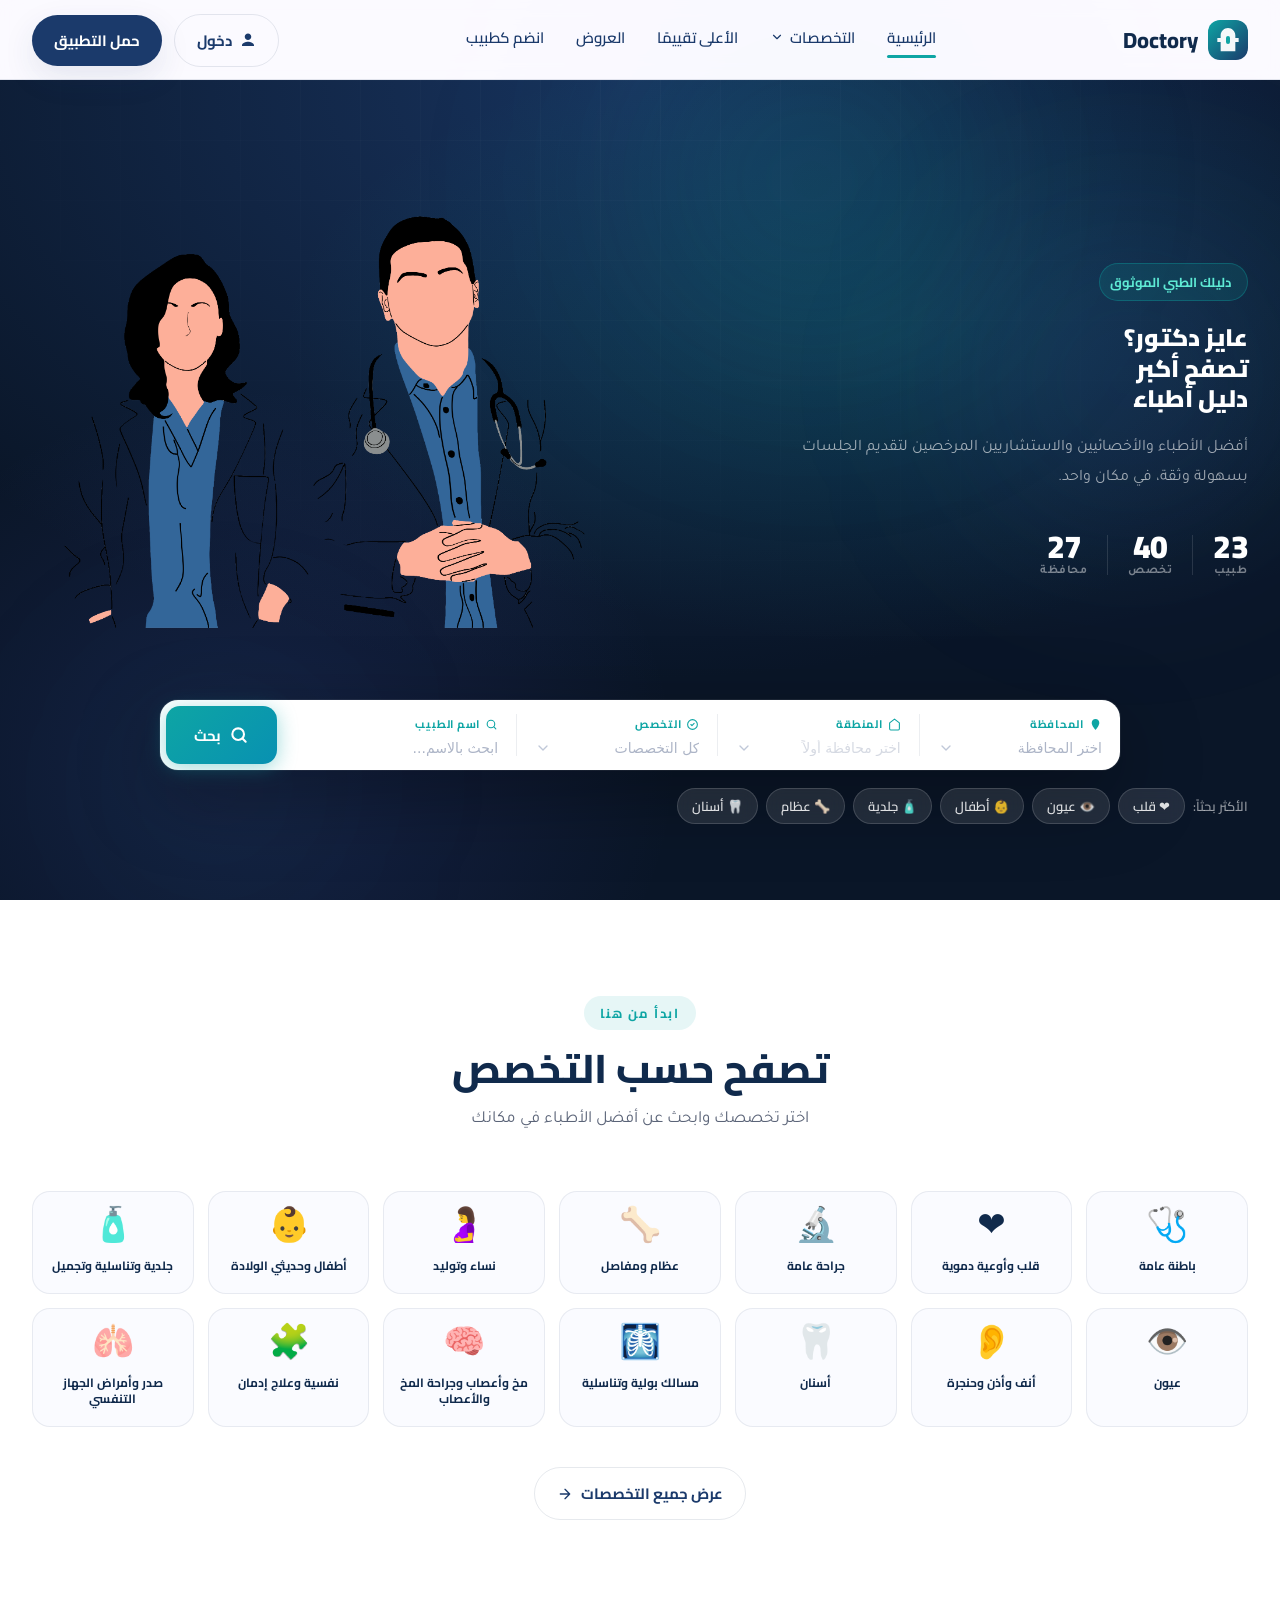
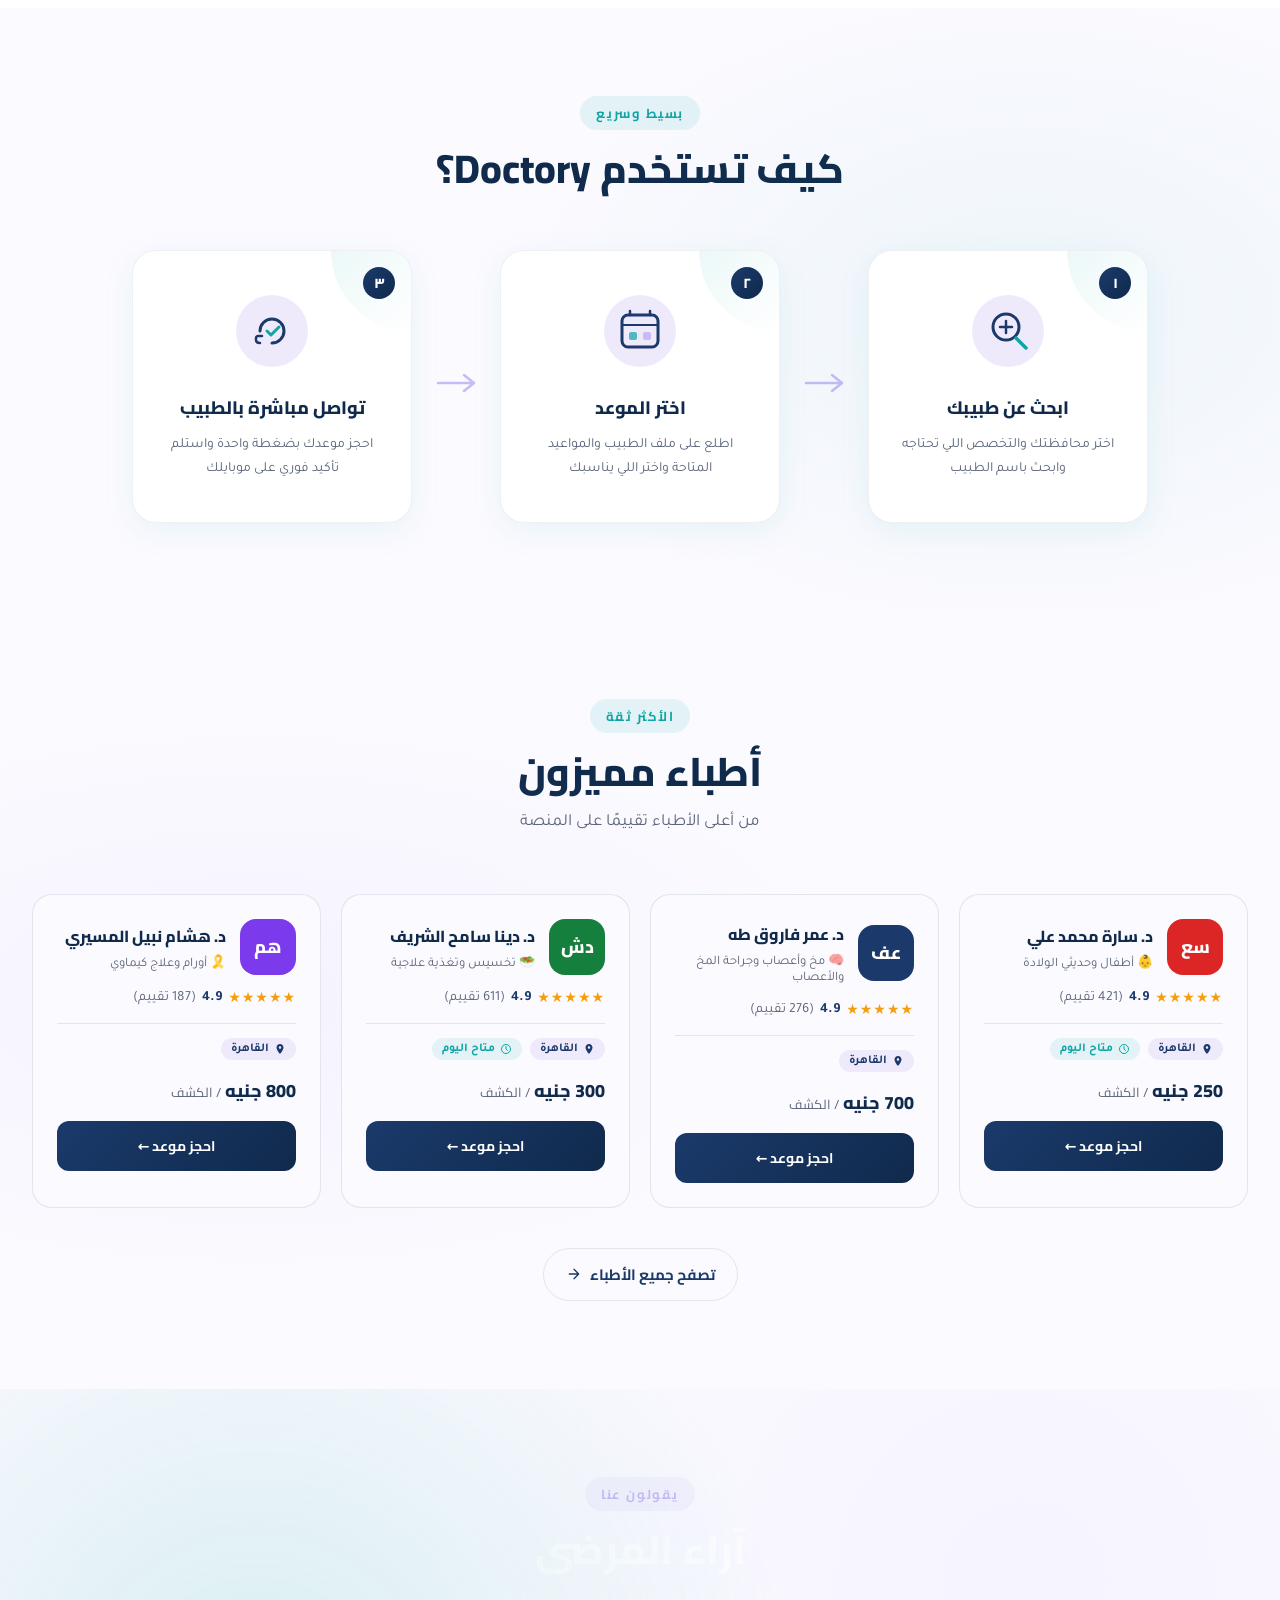
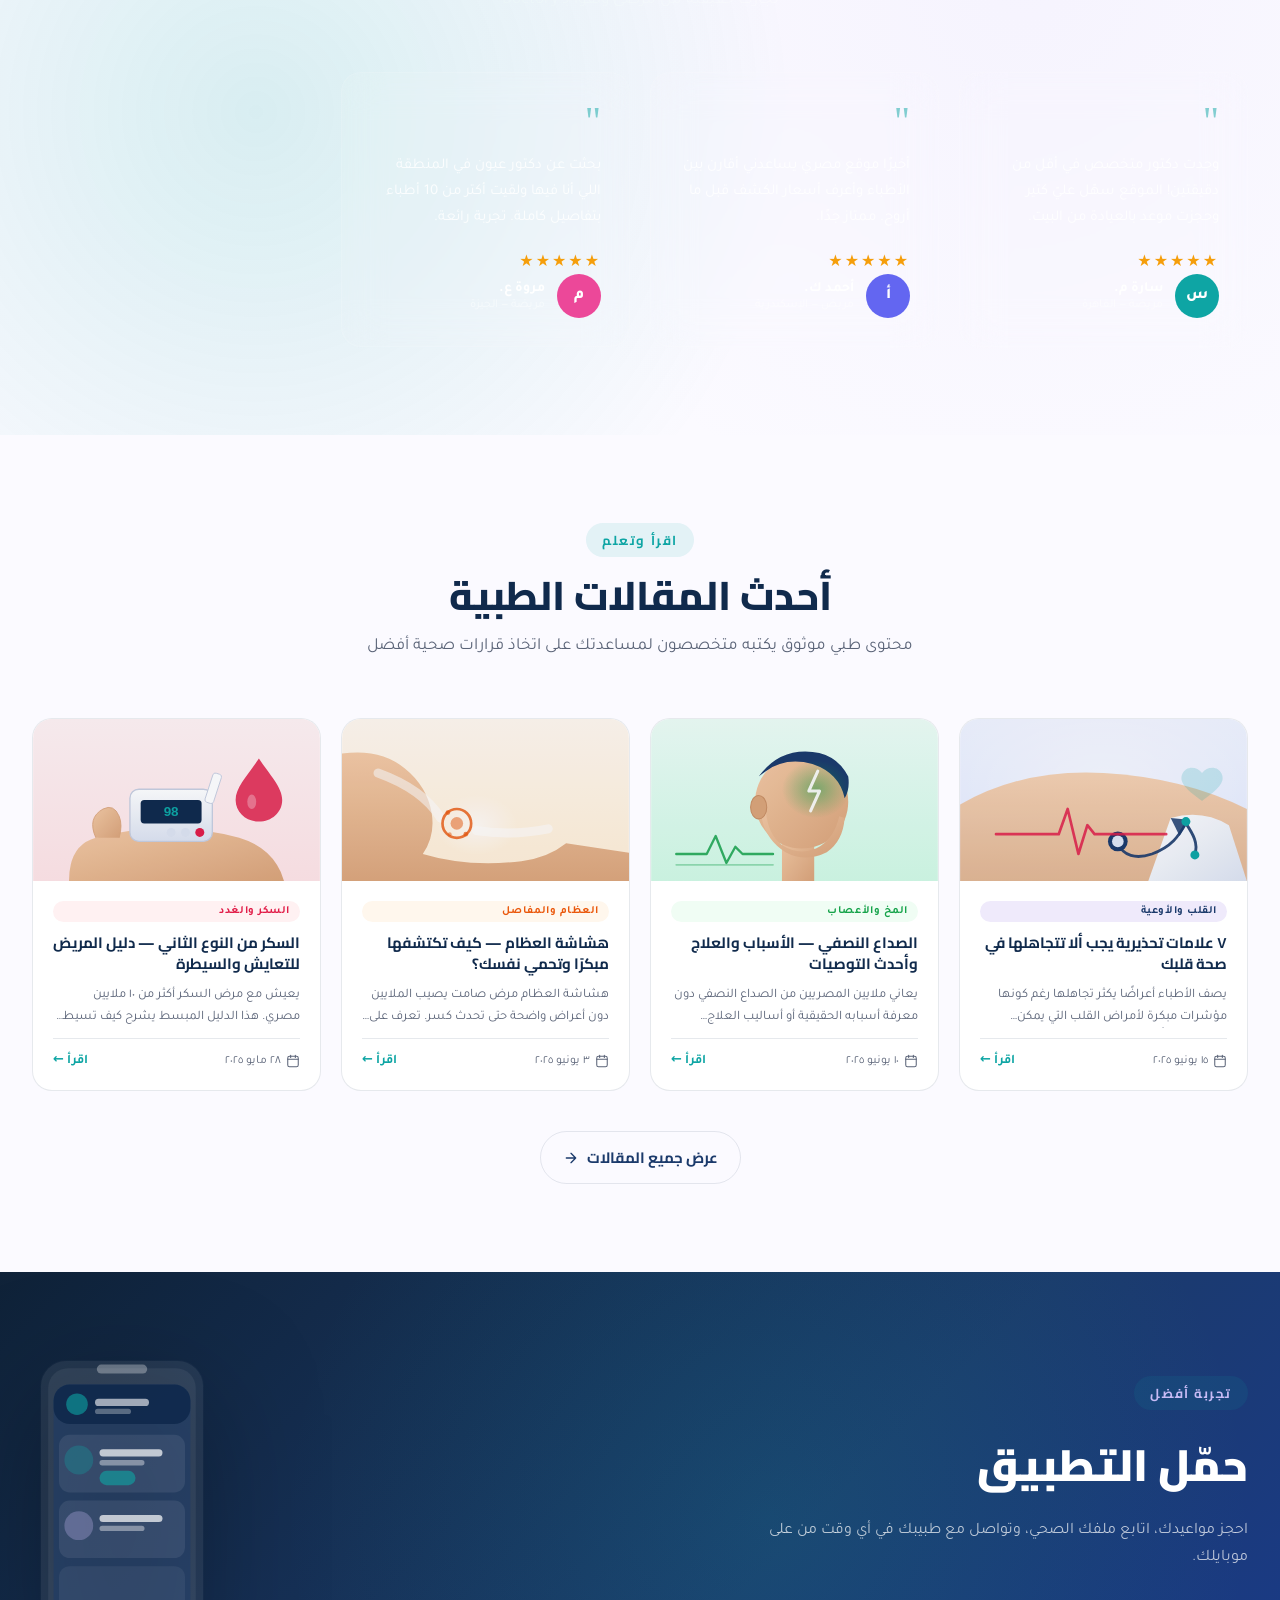
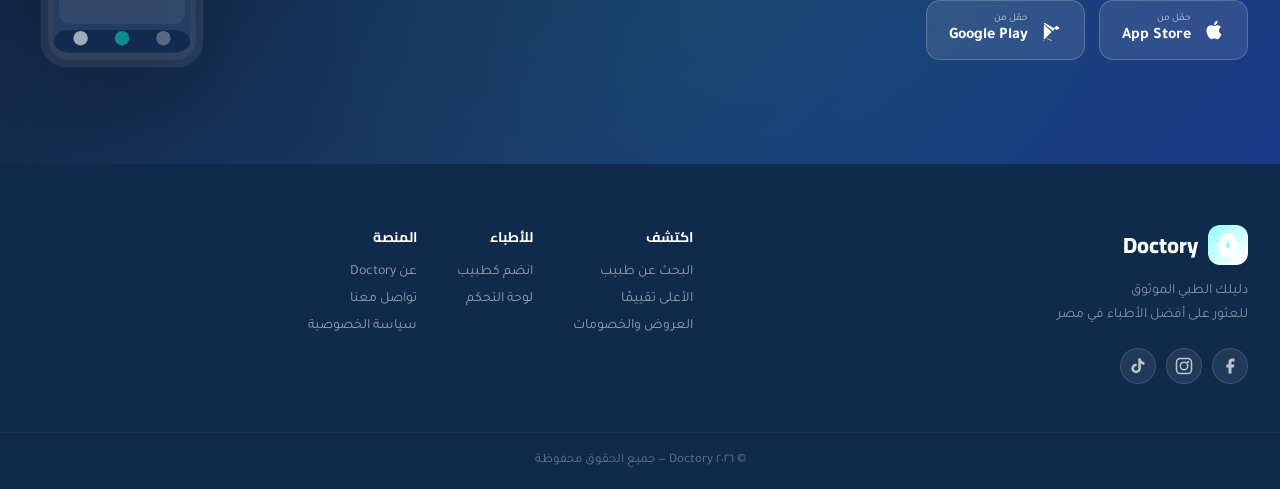
==== commit 4b6e7d63: "Update index.html" ====
--- a/index.html
+++ b/index.html
@@ -108,9 +108,9 @@
         </div>
       </div>
 
-      <!-- RIGHT: Floating UI cards -->
-      <div class="hero__visual" aria-hidden="true" id="heroVisual">
-        <!-- Populated by home.js -->
+      <!-- RIGHT: Doctor image -->
+      <div class="hero__visual" aria-hidden="true">
+        <img src="assets/doctor-hero.png" alt="" class="hero__doctor-img">
       </div>
 
     </div><!-- /hero__inner -->
--- a/css/style.css
+++ b/css/style.css
@@ -381,269 +381,362 @@
 }
 
 /* ---------------------------------------------------------
-   Hero
+   Hero — redesigned
 --------------------------------------------------------- */
 .hero {
   position: relative;
-  background: linear-gradient(135deg, var(--ink-900) 0%, #1a3a7e 50%, #0d2d5e 100%);
-  overflow: hidden;
-  padding: calc(var(--nav-h) + 60px) 0 80px;
-  min-height: 600px;
-}
-
-.hero__bg-grid {
+  background: #0a1628;
+  overflow: visible;
+  padding: calc(var(--nav-h) + 72px) 0 0;
+  min-height: 620px;
+}
+
+/* Layered background */
+.hero__mesh {
+  position: absolute;
+  inset: 0;
+  background:
+    radial-gradient(ellipse 80% 60% at 70% 30%, rgba(14,165,164,0.18) 0%, transparent 60%),
+    radial-gradient(ellipse 60% 80% at 20% 80%, rgba(99,102,241,0.14) 0%, transparent 55%),
+    radial-gradient(ellipse 100% 100% at 50% 0%, rgba(27,58,107,0.8) 0%, transparent 70%);
+  pointer-events: none;
+}
+.hero__glow {
+  position: absolute;
+  border-radius: 50%;
+  filter: blur(100px);
+  pointer-events: none;
+  animation: glowPulse 8s ease-in-out infinite;
+}
+.hero__glow--1 {
+  width: 600px; height: 400px;
+  background: radial-gradient(circle, rgba(14,165,164,0.2) 0%, transparent 70%);
+  top: -100px; left: 40%;
+  animation-delay: 0s;
+}
+.hero__glow--2 {
+  width: 400px; height: 400px;
+  background: radial-gradient(circle, rgba(99,102,241,0.18) 0%, transparent 70%);
+  top: 100px; right: -50px;
+  animation-delay: -3s;
+}
+.hero__glow--3 {
+  width: 300px; height: 300px;
+  background: radial-gradient(circle, rgba(14,165,164,0.12) 0%, transparent 70%);
+  bottom: 0; left: 5%;
+  animation-delay: -6s;
+}
+@keyframes glowPulse {
+  0%,100% { opacity: 1; transform: scale(1); }
+  50% { opacity: 0.6; transform: scale(1.1) translate(10px, -10px); }
+}
+.hero__grid-lines {
   position: absolute;
   inset: 0;
   background-image:
-    linear-gradient(rgba(255,255,255,0.03) 1px, transparent 1px),
-    linear-gradient(90deg, rgba(255,255,255,0.03) 1px, transparent 1px);
-  background-size: 40px 40px;
+    linear-gradient(rgba(255,255,255,0.025) 1px, transparent 1px),
+    linear-gradient(90deg, rgba(255,255,255,0.025) 1px, transparent 1px);
+  background-size: 60px 60px;
   pointer-events: none;
-}
-
-.hero__orb {
-  position: absolute;
-  border-radius: 50%;
-  filter: blur(80px);
-  pointer-events: none;
-  animation: orbFloat 8s ease-in-out infinite;
-}
-.hero__orb--1 {
-  width: 500px; height: 500px;
-  background: radial-gradient(circle, rgba(14,165,164,0.25) 0%, transparent 70%);
-  top: -100px; right: -100px;
-  animation-delay: 0s;
-}
-.hero__orb--2 {
-  width: 350px; height: 350px;
-  background: radial-gradient(circle, rgba(199,187,245,0.2) 0%, transparent 70%);
-  bottom: -80px; left: 10%;
-  animation-delay: -4s;
-}
-@keyframes orbFloat {
-  0%,100% { transform: translate(0,0) scale(1); }
-  50% { transform: translate(20px,-20px) scale(1.05); }
+  mask-image: radial-gradient(ellipse 80% 100% at 50% 0%, black 0%, transparent 80%);
 }
 
 .hero__inner {
   display: grid;
   grid-template-columns: 1fr 1fr;
-  gap: 60px;
+  gap: 48px;
   align-items: center;
   position: relative;
   z-index: 2;
-}
-
-.hero__copy {
-  color: white;
-}
-
-.hero__eyebrow {
+  padding-bottom: 48px;
+}
+
+/* COPY */
+.hero__copy { color: white; }
+
+.hero__badge {
   display: inline-flex;
   align-items: center;
   gap: 8px;
-  background: rgba(255,255,255,0.1);
-  backdrop-filter: blur(10px);
-  border: 1px solid rgba(255,255,255,0.15);
-  color: rgba(255,255,255,0.9);
+  background: rgba(14,165,164,0.15);
+  border: 1px solid rgba(14,165,164,0.35);
+  color: #5eead4;
   font-family: var(--font-display);
   font-size: 13px;
   font-weight: 700;
-  letter-spacing: 0.08em;
-  padding: 6px 16px;
+  padding: 6px 16px 6px 10px;
   border-radius: var(--radius-pill);
-  margin-bottom: 20px;
-  animation: fadeSlideDown 0.7s ease both;
-}
-.hero__eyebrow::before {
-  content: '';
-  width: 6px; height: 6px;
+  margin-bottom: 24px;
+  animation: fadeIn 0.6s ease both;
+}
+.hero__badge-dot {
+  width: 8px; height: 8px;
   border-radius: 50%;
-  background: var(--accent-teal);
-  animation: pulse 2s ease-in-out infinite;
-}
-@keyframes pulse {
-  0%,100% { opacity:1; transform: scale(1); }
-  50% { opacity:0.6; transform: scale(0.8); }
+  background: #2dd4bf;
+  animation: dotPulse 2s ease-in-out infinite;
+  flex-shrink: 0;
+}
+@keyframes dotPulse {
+  0%,100% { box-shadow: 0 0 0 0 rgba(45,212,191,0.4); }
+  50% { box-shadow: 0 0 0 6px rgba(45,212,191,0); }
 }
 
 .hero__title {
-  font-family: var(--font-display);
-  font-size: clamp(36px, 5.5vw, 64px);
+  display: flex;
+  flex-direction: column;
+  gap: 4px;
+  font-family: var(--font-display);
   font-weight: 900;
   line-height: 1.1;
-  margin-bottom: 20px;
-  animation: fadeSlideDown 0.7s 0.1s ease both;
-}
-.hero__title-accent {
-  background: linear-gradient(135deg, var(--accent-teal), #7dd3fc);
+  margin-bottom: 22px;
+}
+.hero__title-line1 {
+  font-size: clamp(18px, 2.5vw, 26px);
+  color: rgba(255,255,255,0.55);
+  font-weight: 700;
+  letter-spacing: -0.01em;
+  animation: fadeSlideUp 0.7s 0.1s ease both;
+}
+.hero__title-line2 {
+  font-size: clamp(38px, 5.5vw, 64px);
+  color: white;
+  letter-spacing: -0.03em;
+  animation: fadeSlideUp 0.7s 0.2s ease both;
+}
+.hero__title-em {
+  font-style: normal;
+  background: linear-gradient(135deg, #2dd4bf 0%, #818cf8 60%, #c084fc 100%);
   -webkit-background-clip: text;
   -webkit-text-fill-color: transparent;
   background-clip: text;
   position: relative;
 }
+.hero__title-line3 {
+  font-size: clamp(38px, 5.5vw, 64px);
+  color: white;
+  letter-spacing: -0.03em;
+  animation: fadeSlideUp 0.7s 0.28s ease both;
+}
+
+@keyframes fadeSlideUp {
+  from { opacity: 0; transform: translateY(24px); }
+  to { opacity: 1; transform: translateY(0); }
+}
+@keyframes fadeIn {
+  from { opacity: 0; }
+  to { opacity: 1; }
+}
 
 .hero__subtitle {
-  font-size: 17px;
-  line-height: 1.8;
-  color: rgba(255,255,255,0.75);
-  margin-bottom: 32px;
-  max-width: 500px;
-  animation: fadeSlideDown 0.7s 0.2s ease both;
+  font-size: 16px;
+  line-height: 1.85;
+  color: rgba(255,255,255,0.6);
+  margin-bottom: 36px;
+  max-width: 460px;
+  animation: fadeSlideUp 0.7s 0.35s ease both;
 }
 
 .hero__stats {
   display: flex;
-  gap: 32px;
-  animation: fadeSlideDown 0.7s 0.3s ease both;
-}
-.hero__stat {
-  text-align: center;
-}
+  align-items: center;
+  gap: 20px;
+  animation: fadeSlideUp 0.7s 0.42s ease both;
+}
+.hero__stat { text-align: center; }
 .hero__stat-num {
   display: block;
   font-family: var(--font-display);
-  font-size: 28px;
+  font-size: 32px;
   font-weight: 900;
-  color: var(--accent-teal);
+  color: white;
   line-height: 1;
+  letter-spacing: -0.02em;
 }
 .hero__stat-label {
   font-size: 12px;
-  color: rgba(255,255,255,0.6);
+  color: rgba(255,255,255,0.45);
   margin-top: 4px;
-}
-
+  font-weight: 600;
+  letter-spacing: 0.04em;
+}
+.hero__stat-sep {
+  width: 1px;
+  height: 40px;
+  background: rgba(255,255,255,0.12);
+  flex-shrink: 0;
+}
+
+/* HERO VISUAL — floating UI cards */
 .hero__visual {
-  display: flex;
+  position: relative;
+  height: 380px;
+  animation: fadeIn 0.9s 0.2s ease both;
+}
+
+.hv-card {
+  position: absolute;
+  background: rgba(255,255,255,0.06);
+  backdrop-filter: blur(20px);
+  -webkit-backdrop-filter: blur(20px);
+  border: 1px solid rgba(255,255,255,0.12);
+  border-radius: 20px;
+  padding: 18px 20px;
+  color: white;
+}
+
+.hv-card--main {
+  top: 0; left: 0; right: 0;
+  display: flex;
+  flex-direction: column;
+  gap: 14px;
+  animation: hvFloat 7s ease-in-out infinite;
+}
+.hv-card--mini {
+  bottom: 10px; right: 0;
+  width: 200px;
+  display: flex;
+  align-items: center;
+  gap: 10px;
+  padding: 12px 14px;
+  animation: hvFloat 6s ease-in-out infinite;
+  animation-delay: -3s;
+}
+.hv-badge {
+  position: absolute;
+  display: flex;
+  align-items: center;
+  gap: 10px;
+  background: rgba(255,255,255,0.1);
+  backdrop-filter: blur(12px);
+  -webkit-backdrop-filter: blur(12px);
+  border: 1px solid rgba(255,255,255,0.18);
+  border-radius: 14px;
+  padding: 10px 14px;
+  color: white;
+  animation: hvFloat 5s ease-in-out infinite;
+}
+.hv-badge--verified {
+  top: 175px; right: -20px;
+  animation-delay: -2s;
+}
+@keyframes hvFloat {
+  0%,100% { transform: translateY(0px); }
+  50% { transform: translateY(-10px); }
+}
+
+.hv-doc-row {
+  display: flex;
+  align-items: center;
+  gap: 10px;
+  background: rgba(255,255,255,0.05);
+  border: 1px solid rgba(255,255,255,0.08);
+  border-radius: 12px;
+  padding: 10px 12px;
+  transition: background 0.2s;
+}
+.hv-doc-row:hover { background: rgba(255,255,255,0.1); }
+.hv-avatar {
+  width: 38px; height: 38px;
+  border-radius: 10px;
+  display: flex;
+  align-items: center;
   justify-content: center;
-  align-items: center;
-  animation: fadeSlideDown 0.8s 0.15s ease both;
-}
-.hero__visual-card {
-  background: rgba(255,255,255,0.08);
-  backdrop-filter: blur(20px);
-  border: 1px solid rgba(255,255,255,0.12);
-  border-radius: 24px;
-  padding: 32px;
-  width: 100%;
-  max-width: 380px;
-}
-.hero__visual-title {
+  font-weight: 800;
+  font-size: 12px;
   color: white;
-  font-family: var(--font-display);
+  flex-shrink: 0;
+  font-family: var(--font-display);
+}
+.hv-name { font-size: 13px; font-weight: 700; font-family: var(--font-display); }
+.hv-spec { font-size: 11px; color: rgba(255,255,255,0.5); margin-top: 2px; }
+.hv-price { margin-right: auto; font-size: 12px; font-weight: 700; color: #2dd4bf; white-space: nowrap; }
+.hv-avail {
+  background: rgba(45,212,191,0.2);
+  border: 1px solid rgba(45,212,191,0.3);
+  color: #2dd4bf;
+  font-size: 10px;
   font-weight: 700;
-  font-size: 18px;
-  margin-bottom: 20px;
-}
-.hero__doctor-mini {
-  display: flex;
-  align-items: center;
-  gap: 14px;
-  background: rgba(255,255,255,0.06);
-  border: 1px solid rgba(255,255,255,0.1);
-  border-radius: 16px;
-  padding: 14px 16px;
-  margin-bottom: 10px;
-  transition: background 0.2s ease;
-}
-.hero__doctor-mini:hover {
-  background: rgba(255,255,255,0.1);
-}
-.hero__doctor-mini-avatar {
-  width: 44px; height: 44px;
-  border-radius: 50%;
+  padding: 3px 8px;
+  border-radius: 99px;
+  white-space: nowrap;
+}
+.hv-card-title {
+  font-family: var(--font-display);
+  font-size: 13px;
+  font-weight: 700;
+  color: rgba(255,255,255,0.5);
+  letter-spacing: 0.06em;
+  margin-bottom: 4px;
+}
+.hv-badge__icon { font-size: 18px; }
+.hv-badge__text strong { display: block; font-size: 12px; font-weight: 700; font-family: var(--font-display); }
+.hv-badge__text span { font-size: 10px; color: rgba(255,255,255,0.5); }
+.hv-mini-avatar {
+  width: 34px; height: 34px;
+  border-radius: 9px;
   display: flex;
   align-items: center;
   justify-content: center;
-  font-size: 18px;
+  font-weight: 800;
+  font-size: 11px;
+  color: white;
   flex-shrink: 0;
-}
-.hero__doctor-mini-info {
-  flex: 1;
-}
-.hero__doctor-mini-name {
-  color: white;
-  font-weight: 700;
-  font-size: 14px;
-}
-.hero__doctor-mini-spec {
-  color: rgba(255,255,255,0.55);
-  font-size: 12px;
-}
-.hero__doctor-mini-badge {
-  background: rgba(14,165,164,0.2);
-  color: var(--accent-teal);
-  font-size: 11px;
-  font-weight: 700;
-  padding: 3px 10px;
-  border-radius: 99px;
-  border: 1px solid rgba(14,165,164,0.3);
-  white-space: nowrap;
-}
-
-.hero__doctor-img {
-  max-height: 320px;
-  max-width: 100%;
-  width: auto;
-  object-fit: contain;
-  filter: drop-shadow(0 20px 60px rgba(0,0,0,0.4));
-  animation: floatImg 6s ease-in-out infinite;
-}
-@keyframes floatImg {
-  0%,100% { transform: translateY(0); }
-  50% { transform: translateY(-12px); }
-}
-
-@keyframes fadeSlideDown {
-  from { opacity: 0; transform: translateY(-20px); }
-  to { opacity: 1; transform: translateY(0); }
-}
-
-/* ---------------------------------------------------------
-   Hero Search Bar
---------------------------------------------------------- */
+  font-family: var(--font-display);
+}
+.hv-mini-name { font-size: 12px; font-weight: 700; font-family: var(--font-display); }
+.hv-mini-stars { font-size: 10px; color: #fbbf24; margin-top: 2px; }
+.hv-mini-num { margin-right: auto; font-size: 11px; color: rgba(255,255,255,0.45); }
+
+/* SEARCH BAR — below hero content */
+.hero__search-wrap {
+  position: relative;
+  z-index: 50;
+  padding-bottom: 0;
+  margin-bottom: -36px;
+}
+
 .search-bar {
   position: relative;
-  z-index: 5;
-  margin-top: 48px;
   background: white;
-  border-radius: 20px;
-  box-shadow: 0 20px 60px rgba(16,42,76,0.2);
+  border-radius: 18px;
+  box-shadow: 0 24px 80px rgba(0,0,0,0.35), 0 0 0 1px rgba(255,255,255,0.08);
   display: flex;
   align-items: stretch;
-  gap: 0;
-  overflow: hidden;
-  max-width: 900px;
-  margin-left: auto;
-  margin-right: auto;
-  animation: fadeSlideUp 0.7s 0.4s ease both;
-}
-@keyframes fadeSlideUp {
-  from { opacity: 0; transform: translateY(20px); }
-  to { opacity: 1; transform: translateY(0); }
+  overflow: visible;
+  max-width: 960px;
+  margin: 0 auto;
+  animation: fadeSlideUp 0.7s 0.5s ease both;
+}
+
+.search-bar__sep {
+  width: 1px;
+  background: rgba(16,42,76,0.08);
+  margin: 14px 0;
+  flex-shrink: 0;
 }
 
 .search-bar__field {
   flex: 1;
-  padding: 0;
-  position: relative;
-  border-right: 1px solid var(--line);
-}
-.search-bar__field:last-of-type { border: none; }
+  padding: 14px 18px 14px;
+  position: relative;
+  min-width: 0;
+}
+.search-bar__field--text { flex: 1.2; }
+
 .search-bar__field label {
-  display: block;
+  display: flex;
+  align-items: center;
+  gap: 5px;
   font-family: var(--font-display);
   font-size: 11px;
   font-weight: 700;
   color: var(--accent-teal);
-  letter-spacing: 0.06em;
-  padding: 14px 18px 0;
+  letter-spacing: 0.07em;
+  margin-bottom: 6px;
 }
 .search-bar__input {
   display: flex;
   align-items: center;
-  padding: 4px 18px 14px;
   gap: 8px;
 }
 .search-bar__input input {
@@ -651,115 +744,245 @@
   border: none;
   background: none;
   font-family: var(--font-body);
-  font-size: 15px;
+  font-size: 14px;
   color: var(--ink-900);
   outline: none;
   cursor: pointer;
   min-width: 0;
-}
-.search-bar__input input::placeholder { color: var(--text-muted); }
-.search-bar__input svg { color: var(--text-muted); flex-shrink: 0; }
+  font-weight: 500;
+}
+.search-bar__input input::placeholder { color: #adb5c7; }
+.search-bar__input input:not(:disabled) { cursor: pointer; }
+.search-bar__input input:disabled { cursor: not-allowed; opacity: 0.5; }
+.search-bar__input svg { color: #c0c8d8; flex-shrink: 0; transition: color 0.18s, transform 0.18s; }
+.search-bar__input.is-active svg { color: var(--accent-teal); transform: rotate(180deg); }
 
 .search-bar__submit {
-  background: linear-gradient(135deg, var(--accent-teal), #0891b2);
+  display: flex;
+  align-items: center;
+  gap: 8px;
+  background: linear-gradient(135deg, #0EA5A4 0%, #0891b2 100%);
   color: white;
   border: none;
   padding: 0 28px;
+  margin: 6px;
+  border-radius: 14px;
   cursor: pointer;
-  transition: opacity 0.2s;
+  font-family: var(--font-display);
+  font-weight: 700;
+  font-size: 15px;
+  transition: transform 0.18s ease, box-shadow 0.18s ease;
+  box-shadow: 0 4px 20px rgba(14,165,164,0.4);
   flex-shrink: 0;
-}
-.search-bar__submit:hover { opacity: 0.9; }
-
+  white-space: nowrap;
+}
+.search-bar__submit:hover {
+  transform: translateY(-1px);
+  box-shadow: 0 8px 28px rgba(14,165,164,0.5);
+}
+.search-bar__submit:active { transform: translateY(0); }
+
+/* Dropdown */
 .search-dropdown {
   position: absolute;
-  top: calc(100% + 8px);
+  top: calc(100% + 6px);
   right: 0; left: 0;
   background: white;
-  border-radius: 12px;
-  box-shadow: 0 12px 40px rgba(16,42,76,0.15);
-  border: 1px solid var(--line);
-  max-height: 260px;
+  border-radius: 14px;
+  box-shadow: 0 16px 50px rgba(16,42,76,0.18), 0 0 0 1px rgba(16,42,76,0.06);
+  max-height: 280px;
   overflow-y: auto;
   display: none;
-  z-index: 200;
+  z-index: 9999;
+  scrollbar-width: thin;
 }
 .search-dropdown.is-open { display: block; }
+.search-dropdown__search {
+  padding: 10px 12px;
+  border-bottom: 1px solid rgba(16,42,76,0.07);
+  position: sticky;
+  top: 0;
+  background: white;
+  z-index: 2;
+  border-radius: 14px 14px 0 0;
+}
+.search-dropdown__search input {
+  width: 100%;
+  border: 1.5px solid rgba(16,42,76,0.1);
+  border-radius: 8px;
+  padding: 8px 12px;
+  font-family: var(--font-body);
+  font-size: 14px;
+  color: var(--ink-900);
+  outline: none;
+  background: #f8f9ff;
+  transition: border-color 0.15s;
+}
+.search-dropdown__search input:focus { border-color: var(--accent-teal); }
 .search-dropdown__item {
-  padding: 12px 16px;
+  padding: 11px 16px;
   cursor: pointer;
   font-size: 14px;
-  transition: background 0.15s;
   color: var(--ink-900);
-}
-.search-dropdown__item:hover { background: var(--lilac-100); }
+  transition: background 0.12s;
+  display: flex;
+  align-items: center;
+  gap: 8px;
+}
+.search-dropdown__item:hover { background: #f0f9ff; color: var(--accent-teal); }
+.search-dropdown__empty {
+  padding: 20px;
+  text-align: center;
+  color: var(--text-muted);
+  font-size: 14px;
+}
+
+/* Quick pills */
+.hero__quick {
+  display: flex;
+  align-items: center;
+  gap: 8px;
+  margin-top: 18px;
+  flex-wrap: wrap;
+  padding-bottom: 56px;
+}
+.hero__quick-label {
+  font-size: 13px;
+  color: rgba(255,255,255,0.4);
+  font-family: var(--font-display);
+  font-weight: 600;
+  white-space: nowrap;
+  flex-shrink: 0;
+}
+.quick-pill {
+  display: inline-flex;
+  align-items: center;
+  gap: 4px;
+  background: rgba(255,255,255,0.08);
+  border: 1px solid rgba(255,255,255,0.12);
+  color: rgba(255,255,255,0.75);
+  font-size: 12px;
+  font-family: var(--font-display);
+  font-weight: 600;
+  padding: 5px 12px;
+  border-radius: var(--radius-pill);
+  text-decoration: none;
+  transition: background 0.18s, border-color 0.18s, color 0.18s, transform 0.18s;
+  white-space: nowrap;
+}
+.quick-pill:hover {
+  background: rgba(14,165,164,0.2);
+  border-color: rgba(14,165,164,0.4);
+  color: #2dd4bf;
+  transform: translateY(-2px);
+}
+
+/* Responsive hero */
+@media (max-width: 900px) {
+  .hero__visual { display: none; }
+  .hero__inner { grid-template-columns: 1fr; text-align: center; padding-bottom: 32px; }
+  .hero__subtitle { margin: 0 auto 32px; }
+  .hero__stats { justify-content: center; }
+  .hero__badge { margin: 0 auto 24px; }
+}
+@media (max-width: 700px) {
+  .hero { padding-top: calc(var(--nav-h) + 48px); }
+  .search-bar {
+    flex-direction: column;
+    border-radius: 16px;
+    max-width: 100%;
+  }
+  .search-bar__sep { display: none; }
+  .search-bar__field { padding: 12px 16px; border-bottom: 1px solid rgba(16,42,76,0.07); }
+  .search-bar__field:last-of-type { border-bottom: none; }
+  .search-bar__submit { margin: 6px; border-radius: 12px; padding: 14px; justify-content: center; }
+  .hero__quick { gap: 6px; padding-bottom: 48px; }
+  .quick-pill { font-size: 11px; padding: 4px 10px; }
+}
 
 /* ---------------------------------------------------------
    Specialties Section
 --------------------------------------------------------- */
-.specialties-section { background: white; }
+.specialties-section {
+  background: white;
+  padding-top: 96px !important;
+}
 
 .specialties-grid {
   display: grid;
   grid-template-columns: repeat(7, 1fr);
-  gap: 16px;
+  gap: 14px;
 }
 
 .spec-card {
-  background: var(--paper);
-  border: 1.5px solid var(--line);
+  background: #fafbff;
+  border: 1.5px solid rgba(16,42,76,0.08);
   border-radius: 18px;
-  padding: 24px 16px;
+  padding: 22px 12px 18px;
   text-align: center;
   text-decoration: none;
   display: flex;
   flex-direction: column;
   align-items: center;
   gap: 10px;
-  transition: transform 0.25s cubic-bezier(0.22,1,0.36,1),
-              box-shadow 0.25s ease,
+  transition: transform 0.3s cubic-bezier(0.22,1,0.36,1),
+              box-shadow 0.3s ease,
               border-color 0.25s ease,
               background 0.25s ease;
   cursor: pointer;
   position: relative;
   overflow: hidden;
 }
-.spec-card::before {
+.spec-card::after {
   content: '';
   position: absolute;
   inset: 0;
-  background: linear-gradient(135deg, rgba(14,165,164,0.06), rgba(199,187,245,0.08));
+  background: linear-gradient(160deg, rgba(14,165,164,0.07) 0%, rgba(129,140,248,0.06) 100%);
   opacity: 0;
   transition: opacity 0.3s;
 }
 .spec-card:hover {
-  transform: translateY(-6px);
-  box-shadow: 0 16px 40px rgba(27,58,107,0.14);
-  border-color: var(--accent-teal);
-}
-.spec-card:hover::before { opacity: 1; }
+  transform: translateY(-7px) scale(1.02);
+  box-shadow: 0 20px 44px rgba(14,165,164,0.16);
+  border-color: rgba(14,165,164,0.4);
+  background: white;
+}
+.spec-card:hover::after { opacity: 1; }
 
 .spec-card__icon {
-  font-size: 36px;
+  font-size: 34px;
   line-height: 1;
-  filter: drop-shadow(0 2px 8px rgba(0,0,0,0.1));
-  transition: transform 0.3s ease;
-}
-.spec-card:hover .spec-card__icon { transform: scale(1.1) rotate(-5deg); }
+  display: block;
+  transition: transform 0.35s cubic-bezier(0.22,1,0.36,1);
+  position: relative;
+  z-index: 1;
+}
+.spec-card:hover .spec-card__icon { transform: scale(1.15) rotate(-8deg); }
 
 .spec-card__name {
   font-family: var(--font-display);
-  font-size: 13px;
+  font-size: 12px;
   font-weight: 700;
   color: var(--ink-900);
   text-align: center;
+  line-height: 1.4;
+  position: relative;
+  z-index: 1;
 }
 
 /* ---------------------------------------------------------
    How It Works
 --------------------------------------------------------- */
 .how-section {
-  background: linear-gradient(135deg, #f8f9ff 0%, var(--lilac-100) 100%);
+  background: linear-gradient(160deg, #f4f6ff 0%, #edf2ff 40%, #f0f9ff 100%);
+  position: relative;
+}
+.how-section::before {
+  content: '';
+  position: absolute;
+  inset: 0;
+  background: radial-gradient(ellipse 60% 80% at 80% 50%, rgba(14,165,164,0.06) 0%, transparent 70%);
+  pointer-events: none;
 }
 .how-steps {
   display: flex;
@@ -773,17 +996,19 @@
   min-width: 220px;
   max-width: 280px;
   text-align: center;
-  padding: 36px 24px;
+  padding: 40px 28px;
   background: white;
   border-radius: 24px;
-  box-shadow: var(--shadow-soft);
+  border: 1.5px solid rgba(16,42,76,0.07);
+  box-shadow: 0 8px 32px rgba(14,165,164,0.08);
   position: relative;
   overflow: hidden;
-  transition: transform 0.3s ease, box-shadow 0.3s ease;
+  transition: transform 0.3s cubic-bezier(0.22,1,0.36,1), box-shadow 0.3s ease, border-color 0.3s ease;
 }
 .how-step:hover {
-  transform: translateY(-8px);
-  box-shadow: var(--shadow-pop);
+  transform: translateY(-10px);
+  box-shadow: 0 28px 60px rgba(14,165,164,0.15);
+  border: 1.5px solid rgba(14,165,164,0.25);
 }
 .how-step::after {
   content: '';
@@ -841,7 +1066,17 @@
 /* ---------------------------------------------------------
    Featured Doctors
 --------------------------------------------------------- */
-.doctors-section { background: white; }
+.doctors-section {
+  background: var(--paper);
+  position: relative;
+}
+.doctors-section::before {
+  content: '';
+  position: absolute;
+  inset: 0;
+  background: radial-gradient(ellipse 80% 60% at 20% 50%, rgba(199,187,245,0.12) 0%, transparent 60%);
+  pointer-events: none;
+}
 
 .doctors-grid {
   display: grid;
@@ -1297,11 +1532,290 @@
   .specialties-grid { grid-template-columns: repeat(4, 1fr); }
 }
 @media (max-width: 700px) {
-  .search-bar { flex-direction: column; border-radius: 16px; }
-  .search-bar__field { border: none; border-bottom: 1px solid var(--line); }
-  .search-bar__submit { border-radius: 0 0 16px 16px; padding: 16px; width: 100%; }
   .how-steps { flex-direction: column; align-items: center; }
   .how-step__arrow { transform: rotate(90deg); }
   .home-section { padding: 56px 0; }
   .specialties-grid { grid-template-columns: repeat(3, 1fr); gap: 10px; }
 }
+
+/* =========================================================
+   Search Dropdowns — Missing CSS Fix
+   ========================================================= */
+.search-dropdown__search {
+  padding: 10px 12px;
+  border-bottom: 1px solid var(--line);
+  position: sticky;
+  top: 0;
+  background: white;
+  z-index: 2;
+}
+.search-dropdown__search input {
+  width: 100%;
+  border: 1.5px solid var(--line);
+  border-radius: 8px;
+  padding: 8px 12px;
+  font-family: var(--font-body);
+  font-size: 14px;
+  color: var(--ink-900);
+  outline: none;
+  background: var(--paper);
+  transition: border-color 0.15s;
+}
+.search-dropdown__search input:focus {
+  border-color: var(--accent-teal);
+}
+.search-dropdown__empty {
+  padding: 16px;
+  text-align: center;
+  color: var(--text-muted);
+  font-size: 14px;
+}
+.search-bar__input.is-active {
+  background: var(--lilac-100);
+}
+.search-bar__input.is-active svg {
+  color: var(--accent-teal);
+  transform: rotate(180deg);
+}
+.search-bar__input svg {
+  transition: transform 0.18s ease, color 0.18s;
+}
+
+/* =========================================================
+   Hero — Redesign 2.0
+   ========================================================= */
+
+/* Particles */
+.hero__particles { position: absolute; inset: 0; pointer-events: none; overflow: hidden; }
+.particle {
+  position: absolute;
+  border-radius: 50%;
+  opacity: 0;
+  animation: particleFade 6s ease-in-out infinite;
+}
+.particle--1 { width: 8px; height: 8px; background: var(--accent-teal); top: 20%; right: 15%; animation-delay: 0s; }
+.particle--2 { width: 5px; height: 5px; background: var(--lilac-300); top: 60%; right: 30%; animation-delay: 1.5s; }
+.particle--3 { width: 10px; height: 10px; background: rgba(14,165,164,0.5); top: 40%; left: 20%; animation-delay: 3s; }
+.particle--4 { width: 6px; height: 6px; background: var(--lilac-300); top: 75%; right: 20%; animation-delay: 2s; }
+.particle--5 { width: 4px; height: 4px; background: white; top: 30%; left: 35%; animation-delay: 4s; }
+@keyframes particleFade {
+  0%,100% { opacity: 0; transform: translateY(0) scale(1); }
+  30% { opacity: 0.8; }
+  70% { opacity: 0.4; transform: translateY(-30px) scale(1.2); }
+}
+
+/* Orb 3 */
+.hero__orb--3 {
+  width: 280px; height: 280px;
+  background: radial-gradient(circle, rgba(99,102,241,0.15) 0%, transparent 70%);
+  top: 40%; left: -60px;
+  animation: orbFloat 10s ease-in-out infinite;
+  animation-delay: -2s;
+}
+
+/* Title lines */
+.hero__title-line { color: white; }
+.hero__title-white { color: white; }
+
+/* Stats divider */
+.hero__stat-divider {
+  width: 1px;
+  height: 36px;
+  background: rgba(255,255,255,0.2);
+  align-self: center;
+}
+
+/* Search wrap - sits below hero content */
+.hero__search-wrap {
+  position: relative;
+  z-index: 10;
+  margin-top: 40px;
+  padding-bottom: 56px;
+}
+
+/* Search label icons */
+.search-bar__field label {
+  display: flex;
+  align-items: center;
+  gap: 5px;
+}
+
+/* Quick pills */
+.hero__quick-pills {
+  display: flex;
+  align-items: center;
+  gap: 10px;
+  margin-top: 18px;
+  flex-wrap: wrap;
+}
+.hero__quick-label {
+  font-size: 13px;
+  color: rgba(255,255,255,0.55);
+  font-family: var(--font-display);
+  font-weight: 600;
+  white-space: nowrap;
+}
+.quick-pill {
+  display: inline-flex;
+  align-items: center;
+  gap: 5px;
+  background: rgba(255,255,255,0.1);
+  border: 1px solid rgba(255,255,255,0.15);
+  backdrop-filter: blur(8px);
+  color: rgba(255,255,255,0.85);
+  font-size: 13px;
+  font-family: var(--font-display);
+  font-weight: 600;
+  padding: 5px 14px;
+  border-radius: var(--radius-pill);
+  text-decoration: none;
+  transition: background 0.18s, border-color 0.18s, transform 0.18s;
+}
+.quick-pill:hover {
+  background: rgba(14,165,164,0.25);
+  border-color: var(--accent-teal);
+  transform: translateY(-2px);
+}
+
+/* ===== Hero Visual — Floating Cards ===== */
+.hero__visual {
+  position: relative;
+  display: flex;
+  justify-content: center;
+  align-items: center;
+  animation: fadeSlideDown 0.8s 0.15s ease both;
+}
+
+.hero-cards {
+  position: relative;
+  width: 100%;
+  max-width: 360px;
+  height: 340px;
+}
+
+/* Main doctor card */
+.hero-card {
+  background: rgba(255,255,255,0.10);
+  backdrop-filter: blur(24px);
+  border: 1px solid rgba(255,255,255,0.18);
+  border-radius: 20px;
+  padding: 20px;
+  animation: cardFloat 7s ease-in-out infinite;
+}
+.hero-card--main {
+  position: absolute;
+  top: 0; left: 0; right: 0;
+  display: flex;
+  flex-direction: column;
+  gap: 12px;
+  animation-delay: 0s;
+}
+.hero-card--mini {
+  position: absolute;
+  bottom: 0; left: 0;
+  width: 200px;
+  display: flex;
+  align-items: center;
+  gap: 10px;
+  padding: 12px 14px;
+  animation-delay: -3.5s;
+}
+@keyframes cardFloat {
+  0%,100% { transform: translateY(0px); }
+  50% { transform: translateY(-10px); }
+}
+
+.hero-card__header {
+  display: flex;
+  align-items: center;
+  gap: 10px;
+}
+.hero-card__avatar {
+  width: 44px; height: 44px;
+  border-radius: 12px;
+  display: flex;
+  align-items: center;
+  justify-content: center;
+  font-family: var(--font-display);
+  font-weight: 800;
+  font-size: 13px;
+  color: white;
+  flex-shrink: 0;
+}
+.hero-card__avatar--sm { width: 34px; height: 34px; border-radius: 8px; font-size: 11px; }
+.hero-card__name { color: white; font-weight: 700; font-size: 13px; font-family: var(--font-display); }
+.hero-card__spec { color: rgba(255,255,255,0.55); font-size: 11px; margin-top: 2px; }
+.hero-card__avail {
+  margin-right: auto;
+  background: rgba(14,165,164,0.25);
+  border: 1px solid rgba(14,165,164,0.4);
+  color: #5eead4;
+  font-size: 10px;
+  font-weight: 700;
+  padding: 3px 9px;
+  border-radius: 99px;
+  white-space: nowrap;
+}
+.hero-card__stars { color: #fbbf24; font-size: 12px; }
+.hero-card__stars span { color: rgba(255,255,255,0.6); font-size: 11px; margin-right: 4px; }
+.hero-card__loc { font-size: 12px; color: rgba(255,255,255,0.5); }
+.hero-card__btn {
+  background: linear-gradient(135deg, var(--accent-teal), #0891b2);
+  color: white;
+  border: none;
+  border-radius: 10px;
+  padding: 10px;
+  width: 100%;
+  font-family: var(--font-display);
+  font-weight: 700;
+  font-size: 13px;
+  cursor: pointer;
+  transition: opacity 0.2s;
+}
+.hero-card__btn:hover { opacity: 0.9; }
+.hero-card-mini-rating {
+  margin-right: auto;
+  font-size: 12px;
+  color: #fbbf24;
+  font-weight: 700;
+}
+
+/* Floating badges */
+.hero-badge {
+  position: absolute;
+  display: flex;
+  align-items: center;
+  gap: 10px;
+  background: rgba(255,255,255,0.12);
+  backdrop-filter: blur(16px);
+  border: 1px solid rgba(255,255,255,0.2);
+  border-radius: 14px;
+  padding: 10px 14px;
+  animation: badgeFloat 5s ease-in-out infinite;
+}
+.hero-badge--1 {
+  top: 170px; right: -20px;
+  animation-delay: -2s;
+}
+.hero-badge--2 {
+  bottom: 40px; right: 10px;
+  animation-delay: -1s;
+}
+@keyframes badgeFloat {
+  0%,100% { transform: translateY(0) rotate(0deg); }
+  50% { transform: translateY(-8px) rotate(-1deg); }
+}
+.hero-badge__icon { font-size: 20px; }
+.hero-badge__title { color: white; font-size: 12px; font-weight: 700; font-family: var(--font-display); }
+.hero-badge__sub { color: rgba(255,255,255,0.55); font-size: 10px; margin-top: 1px; }
+
+/* ===== Responsive hero ===== */
+@media (max-width: 900px) {
+  .hero__visual { display: none; }
+  .hero__stat-divider { display: none; }
+  .hero__stats { gap: 24px; }
+}
+@media (max-width: 700px) {
+  .hero__quick-pills { gap: 6px; }
+  .quick-pill { font-size: 12px; padding: 4px 10px; }
+}
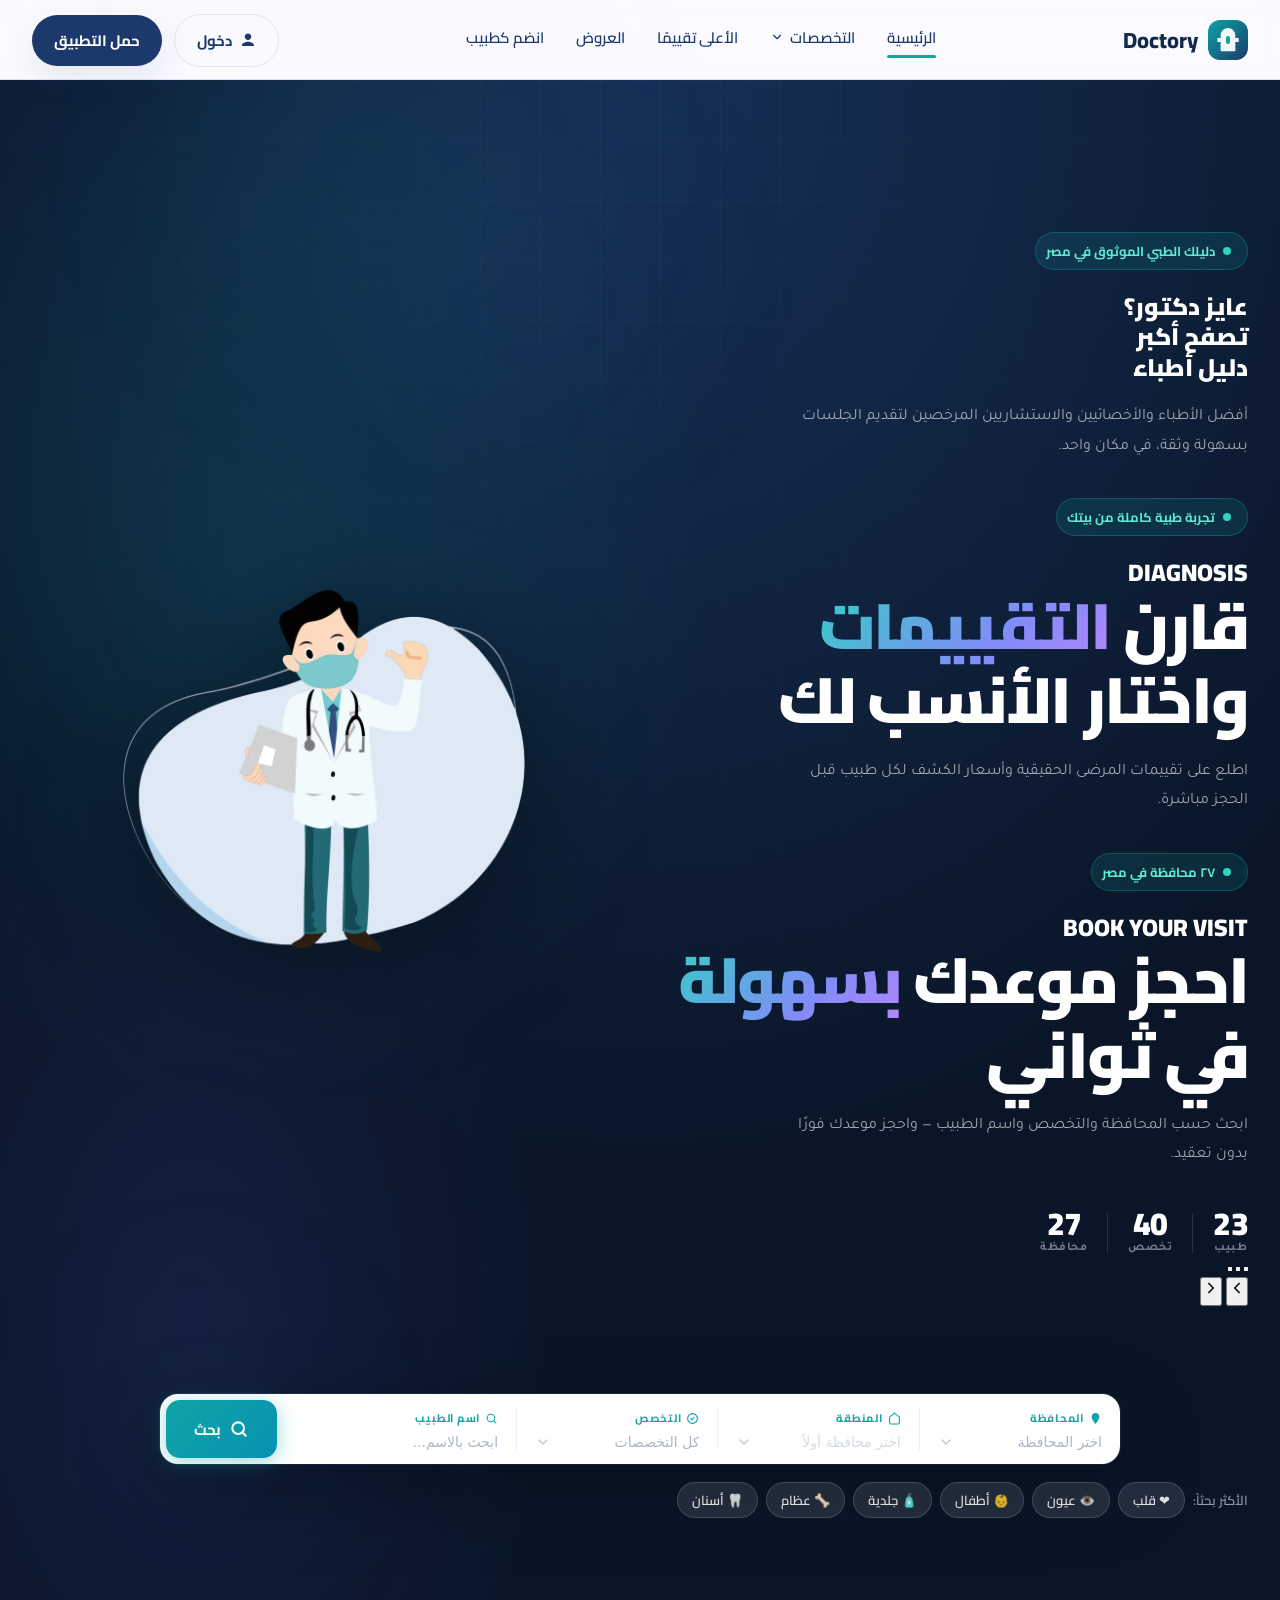
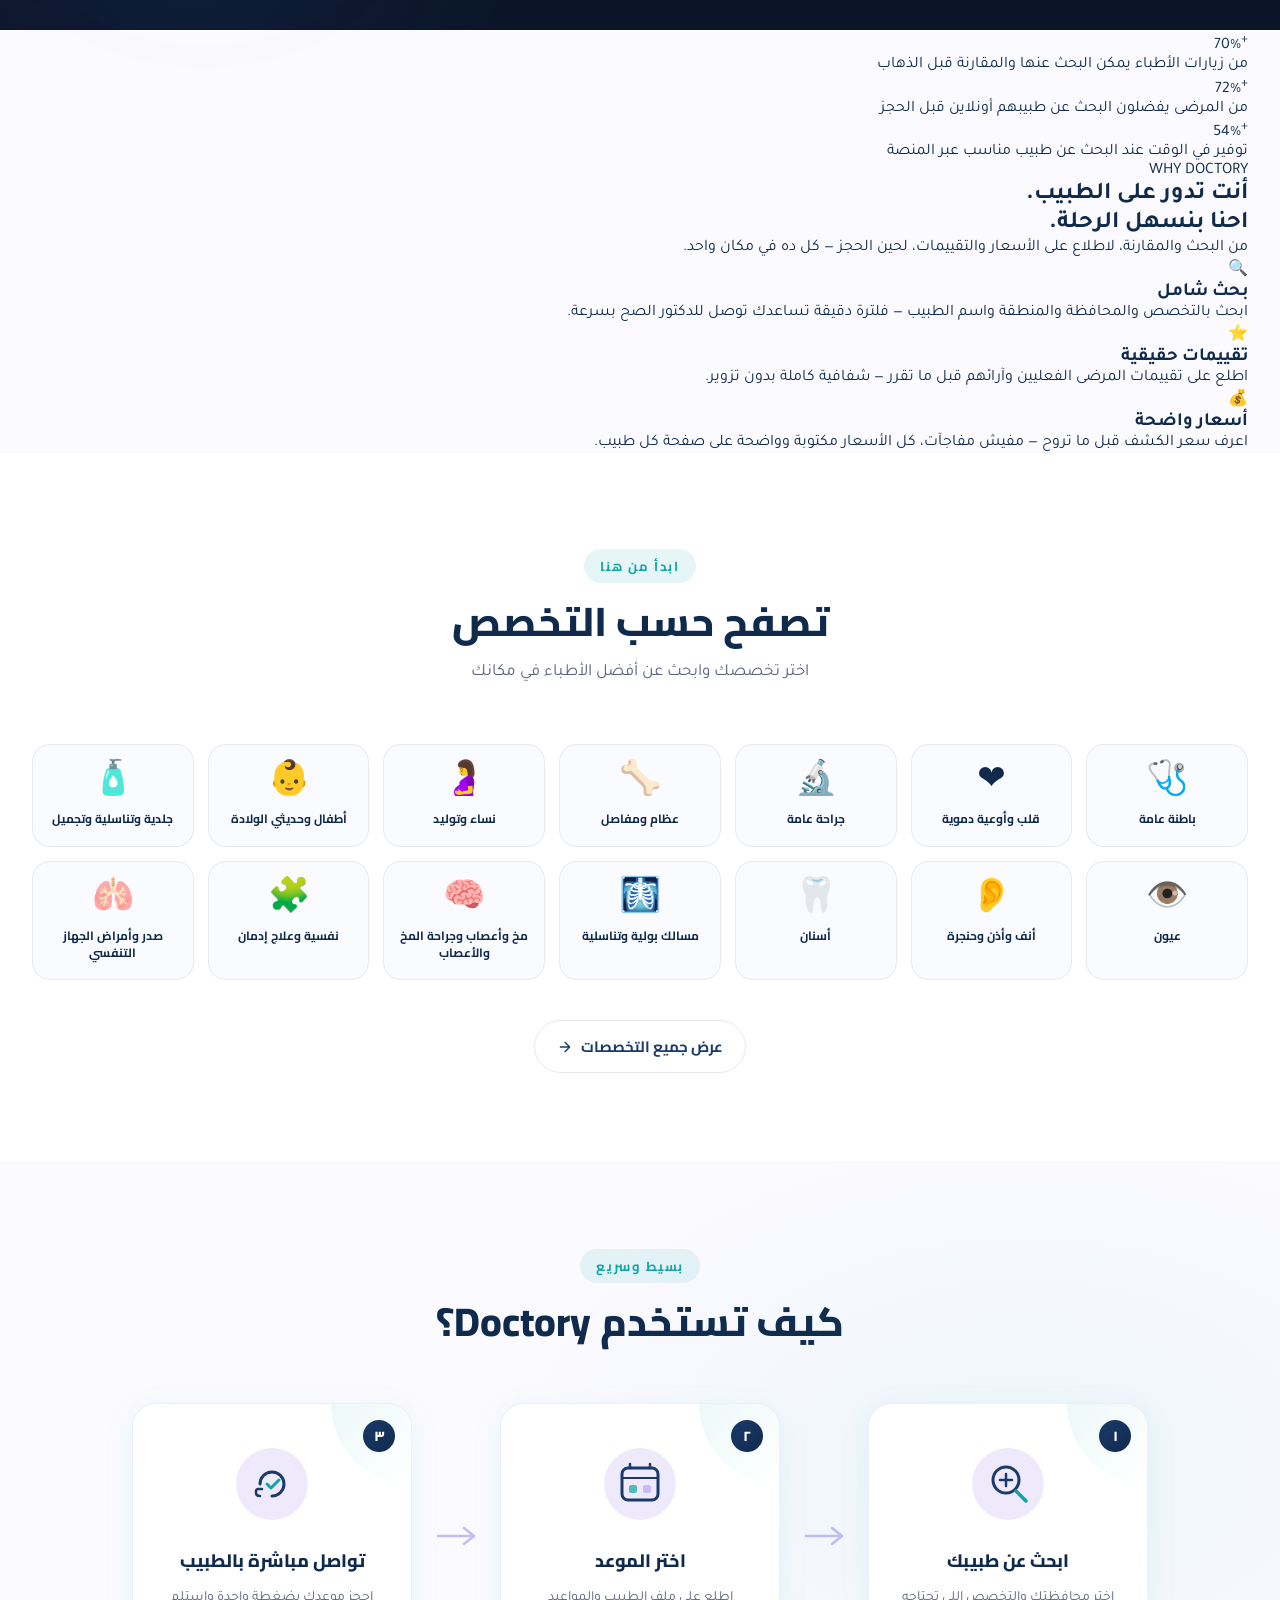
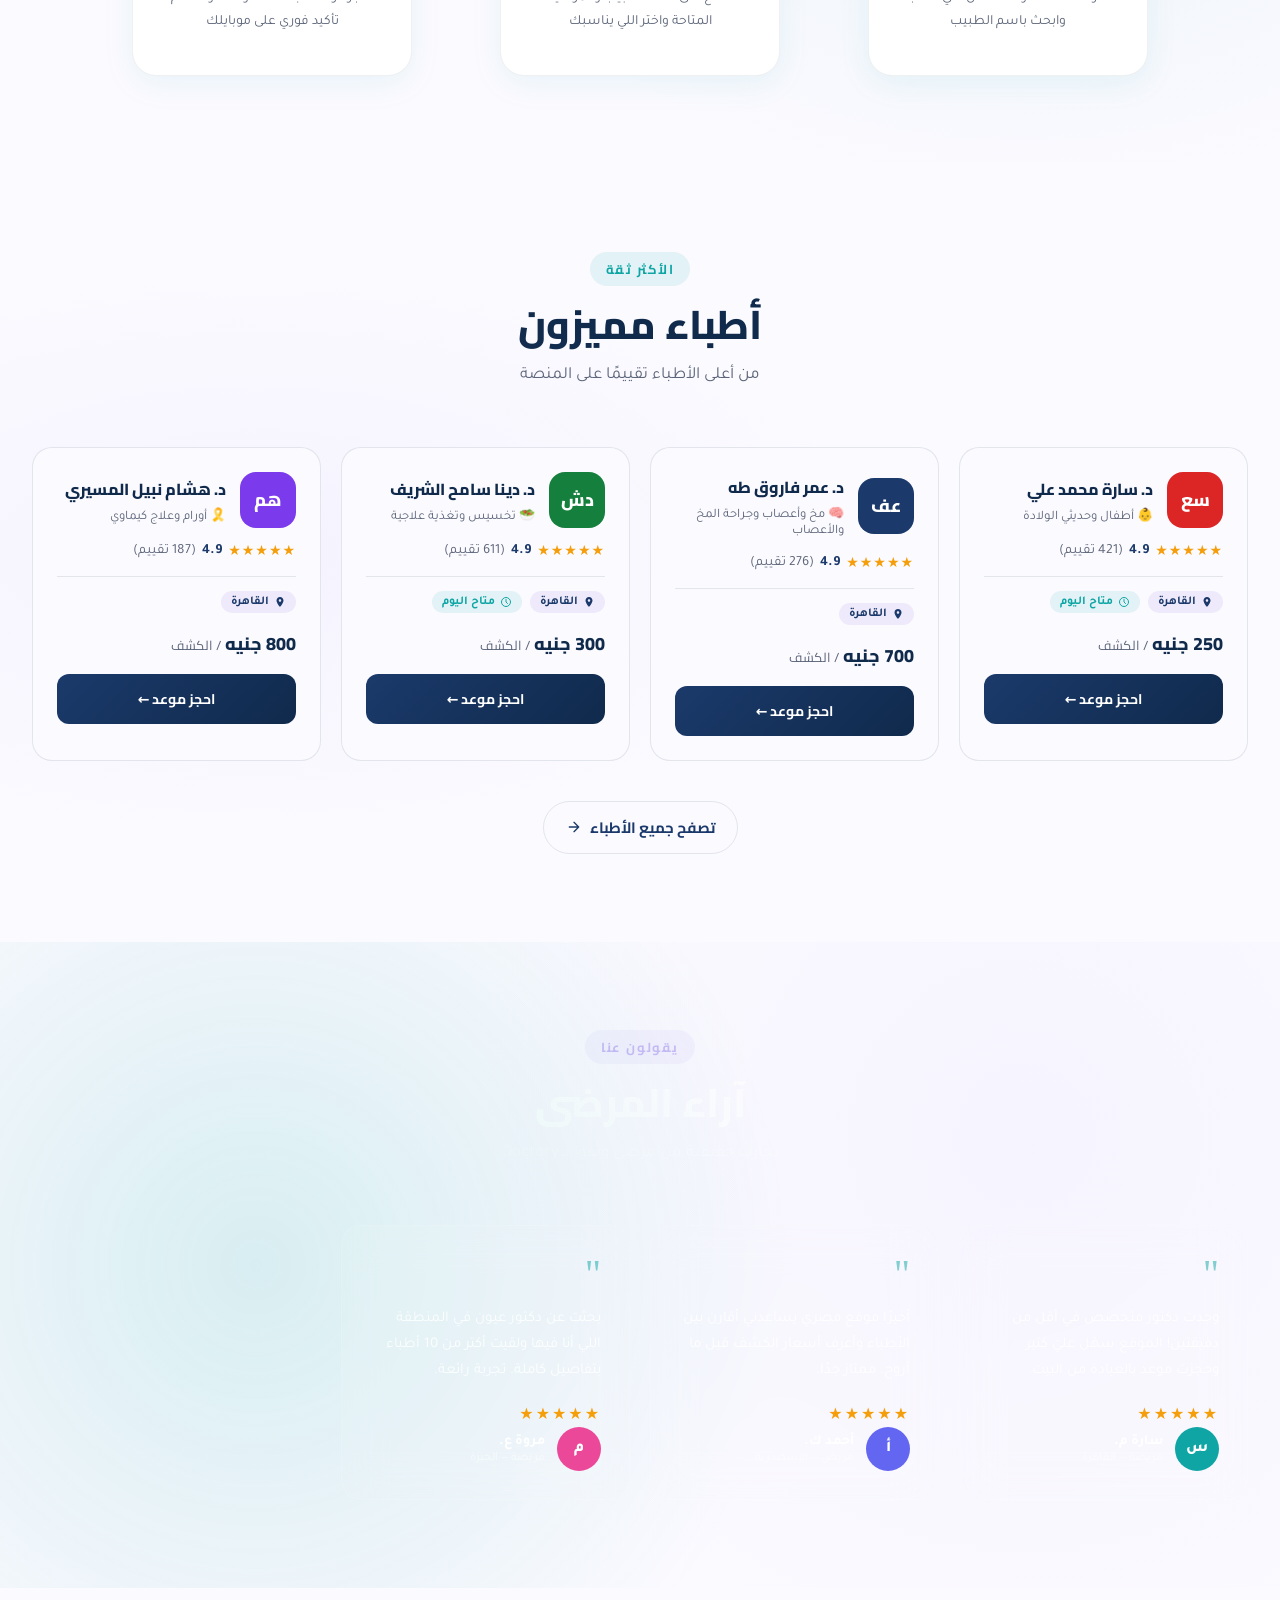
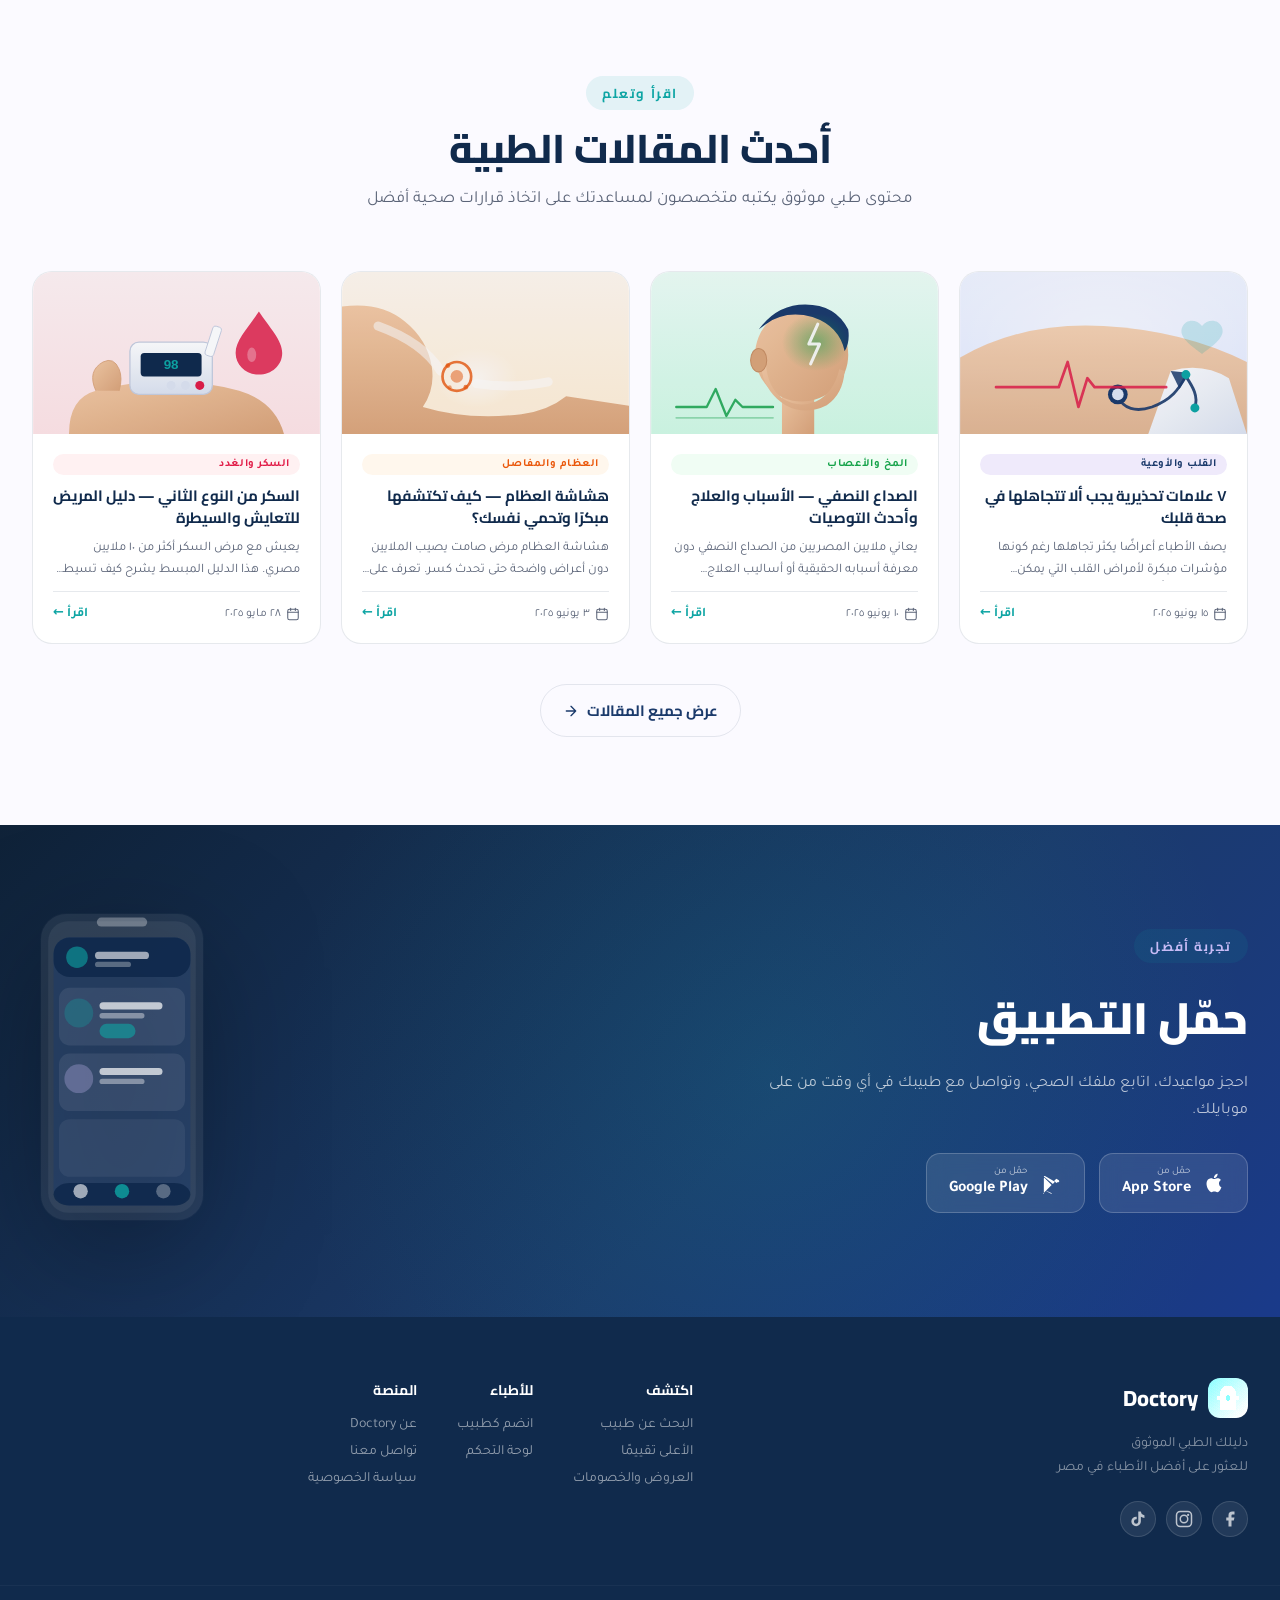
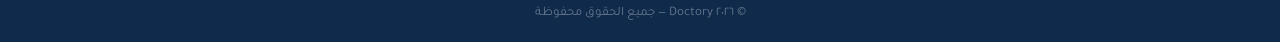
==== commit e19a5813: "Update index.html" ====
--- a/index.html
+++ b/index.html
@@ -72,23 +72,53 @@
     <div class="hero__inner">
 
       <!-- LEFT: Copy -->
-      <div class="hero__copy">
-        <div class="hero__badge" id="heroEyebrow">
-          <span class="hero__badge-dot"></span>
-          دليلك الطبي الموثوق في مصر
-        </div>
-
-        <h1 class="hero__title" id="heroTitle">
-          <span class="hero__title-line1">عايز دكتور؟</span>
-          <span class="hero__title-line2">
-            ابحث في<em class="hero__title-em"> أكبر دليل</em>
-          </span>
-          <span class="hero__title-line3">أطباء في مصر</span>
-        </h1>
-
-        <p class="hero__subtitle" id="heroSubtitle">
-          أفضل الأطباء والأخصائيين المرخصين — قارن التقييمات، اطلع على الأسعار، واحجز موعدك بثقة.
-        </p>
+      <!-- LEFT: Copy with Slider -->
+      <div class="hero__copy hero__slider">
+        <div class="hero__slides" id="heroSlides">
+
+          <!-- Slide 1 -->
+          <div class="hero__slide">
+            <div class="hero__badge">
+              <span class="hero__badge-dot"></span>
+              دليلك الطبي الموثوق في مصر
+            </div>
+            <h1 class="hero__title">
+              <span class="slide__eyebrow">EXAMINATION</span>
+              <span class="hero__title-line2">ابحث في<em class="hero__title-em"> أكبر دليل</em></span>
+              <span class="hero__title-line3">أطباء في مصر</span>
+            </h1>
+            <p class="hero__subtitle">أفضل الأطباء والأخصائيين المرخصين — قارن التقييمات، اطلع على الأسعار، واحجز موعدك بثقة.</p>
+          </div>
+
+          <!-- Slide 2 -->
+          <div class="hero__slide">
+            <div class="hero__badge">
+              <span class="hero__badge-dot"></span>
+              تجربة طبية كاملة من بيتك
+            </div>
+            <h1 class="hero__title">
+              <span class="slide__eyebrow">DIAGNOSIS</span>
+              <span class="hero__title-line2">قارن<em class="hero__title-em"> التقييمات</em></span>
+              <span class="hero__title-line3">واختار الأنسب لك</span>
+            </h1>
+            <p class="hero__subtitle">اطلع على تقييمات المرضى الحقيقية وأسعار الكشف لكل طبيب قبل الحجز مباشرة.</p>
+          </div>
+
+          <!-- Slide 3 -->
+          <div class="hero__slide">
+            <div class="hero__badge">
+              <span class="hero__badge-dot"></span>
+              ٢٧ محافظة في مصر
+            </div>
+            <h1 class="hero__title">
+              <span class="slide__eyebrow">BOOK YOUR VISIT</span>
+              <span class="hero__title-line2">احجز موعدك<em class="hero__title-em"> بسهولة</em></span>
+              <span class="hero__title-line3">في ثواني</span>
+            </h1>
+            <p class="hero__subtitle">ابحث حسب المحافظة والتخصص واسم الطبيب — واحجز موعدك فورًا بدون تعقيد.</p>
+          </div>
+
+        </div>
 
         <div class="hero__stats" id="heroStats">
           <div class="hero__stat">
@@ -105,6 +135,21 @@
             <span class="hero__stat-num" id="statGovs">٢٧</span>
             <span class="hero__stat-label">محافظة</span>
           </div>
+        </div>
+
+        <div class="hero__slider-dots" id="sliderDots">
+          <button class="slider-dot is-active" data-idx="0" aria-label="شريحة 1"></button>
+          <button class="slider-dot" data-idx="1" aria-label="شريحة 2"></button>
+          <button class="slider-dot" data-idx="2" aria-label="شريحة 3"></button>
+        </div>
+
+        <div class="hero__slider-arrows">
+          <button class="slider-arrow" id="sliderPrev" aria-label="السابق">
+            <svg width="18" height="18" viewBox="0 0 24 24" fill="none"><path d="m15 18-6-6 6-6" stroke="currentColor" stroke-width="2" stroke-linecap="round" stroke-linejoin="round"/></svg>
+          </button>
+          <button class="slider-arrow" id="sliderNext" aria-label="التالي">
+            <svg width="18" height="18" viewBox="0 0 24 24" fill="none"><path d="m9 18 6-6-6-6" stroke="currentColor" stroke-width="2" stroke-linecap="round" stroke-linejoin="round"/></svg>
+          </button>
         </div>
       </div>
 
@@ -188,6 +233,54 @@
       </div>
     </div><!-- /hero__search-wrap -->
   </div><!-- /container -->
+</section>
+
+<!-- ===== Stats Section — doctory.me style ===== -->
+<section class="stats-section">
+  <div class="container">
+    <p class="stats-section__title">أرقام تتكلم عن نفسها</p>
+    <p class="stats-section__sub">منصة doctory تجمع أكبر قاعدة بيانات أطباء في مصر مع معلومات شاملة ودقيقة.</p>
+    <div class="stats-grid">
+      <div class="stat-block">
+        <span class="stat-block__num"><sup>+</sup><span id="statBig1">70</span>%</span>
+        <p class="stat-block__label">من زيارات الأطباء يمكن البحث عنها والمقارنة قبل الذهاب</p>
+      </div>
+      <div class="stat-block">
+        <span class="stat-block__num"><sup>+</sup><span id="statBig2">72</span>%</span>
+        <p class="stat-block__label">من المرضى يفضلون البحث عن طبيبهم أونلاين قبل الحجز</p>
+      </div>
+      <div class="stat-block">
+        <span class="stat-block__num"><sup>+</sup><span id="statBig3">54</span>%</span>
+        <p class="stat-block__label">توفير في الوقت عند البحث عن طبيب مناسب عبر المنصة</p>
+      </div>
+    </div>
+  </div>
+</section>
+
+<!-- ===== Value Prop Section — doctory.me style ===== -->
+<section class="value-section">
+  <div class="container">
+    <p class="value-section__kicker">WHY DOCTORY</p>
+    <h2 class="value-section__title">أنت تدور على الطبيب.<br><span>احنا بنسهل الرحلة.</span></h2>
+    <p class="value-section__sub">من البحث والمقارنة، لاطلاع على الأسعار والتقييمات، لحين الحجز — كل ده في مكان واحد.</p>
+    <div class="value-grid">
+      <div class="value-card">
+        <span class="value-card__icon">🔍</span>
+        <h3 class="value-card__title">بحث شامل</h3>
+        <p class="value-card__text">ابحث بالتخصص والمحافظة والمنطقة واسم الطبيب — فلترة دقيقة تساعدك توصل للدكتور الصح بسرعة.</p>
+      </div>
+      <div class="value-card">
+        <span class="value-card__icon">⭐</span>
+        <h3 class="value-card__title">تقييمات حقيقية</h3>
+        <p class="value-card__text">اطلع على تقييمات المرضى الفعليين وآرائهم قبل ما تقرر — شفافية كاملة بدون تزوير.</p>
+      </div>
+      <div class="value-card">
+        <span class="value-card__icon">💰</span>
+        <h3 class="value-card__title">أسعار واضحة</h3>
+        <p class="value-card__text">اعرف سعر الكشف قبل ما تروح — مفيش مفاجآت، كل الأسعار مكتوبة وواضحة على صفحة كل طبيب.</p>
+      </div>
+    </div>
+  </div>
 </section>
 
 <!-- ===== Dynamic Sections ===== -->
@@ -243,5 +336,36 @@
 <script src="js/site-runtime.js"></script>
 <script src="js/main.js"></script>
 <script src="js/home.js"></script>
+
+<!-- Hero Slider -->
+<script>
+(function() {
+  const slides = document.getElementById('heroSlides');
+  const dots   = document.querySelectorAll('.slider-dot');
+  const prev   = document.getElementById('sliderPrev');
+  const next   = document.getElementById('sliderNext');
+  if (!slides) return;
+
+  let current = 0;
+  const total = slides.children.length;
+
+  function goTo(idx) {
+    current = (idx + total) % total;
+    // RTL: slides go right-to-left so we invert direction
+    const dir = document.documentElement.dir === 'rtl' ? 1 : -1;
+    slides.style.transform = `translateX(${dir * current * 100}%)`;
+    dots.forEach((d, i) => d.classList.toggle('is-active', i === current));
+  }
+
+  dots.forEach(d => d.addEventListener('click', () => goTo(+d.dataset.idx)));
+  prev && prev.addEventListener('click', () => goTo(current - 1));
+  next && next.addEventListener('click', () => goTo(current + 1));
+
+  // Auto-play every 5s
+  let timer = setInterval(() => goTo(current + 1), 5000);
+  slides.parentElement.addEventListener('mouseenter', () => clearInterval(timer));
+  slides.parentElement.addEventListener('mouseleave', () => { timer = setInterval(() => goTo(current + 1), 5000); });
+})();
+</script>
 </body>
 </html>
--- a/css/style.css
+++ b/css/style.css
@@ -396,9 +396,9 @@
   position: absolute;
   inset: 0;
   background:
-    radial-gradient(ellipse 80% 60% at 70% 30%, rgba(14,165,164,0.18) 0%, transparent 60%),
-    radial-gradient(ellipse 60% 80% at 20% 80%, rgba(99,102,241,0.14) 0%, transparent 55%),
-    radial-gradient(ellipse 100% 100% at 50% 0%, rgba(27,58,107,0.8) 0%, transparent 70%);
+    radial-gradient(ellipse 60% 60% at 20% 30%, rgba(14,165,164,0.15) 0%, transparent 60%),
+    radial-gradient(ellipse 50% 70% at 15% 80%, rgba(99,102,241,0.12) 0%, transparent 55%),
+    radial-gradient(ellipse 100% 100% at 50% 0%, rgba(27,58,107,0.7) 0%, transparent 70%);
   pointer-events: none;
 }
 .hero__glow {
@@ -409,21 +409,21 @@
   animation: glowPulse 8s ease-in-out infinite;
 }
 .hero__glow--1 {
-  width: 600px; height: 400px;
-  background: radial-gradient(circle, rgba(14,165,164,0.2) 0%, transparent 70%);
-  top: -100px; left: 40%;
+  width: 500px; height: 350px;
+  background: radial-gradient(circle, rgba(14,165,164,0.13) 0%, transparent 70%);
+  top: -80px; left: 10%;
   animation-delay: 0s;
 }
 .hero__glow--2 {
-  width: 400px; height: 400px;
-  background: radial-gradient(circle, rgba(99,102,241,0.18) 0%, transparent 70%);
-  top: 100px; right: -50px;
+  width: 300px; height: 300px;
+  background: radial-gradient(circle, rgba(99,102,241,0.1) 0%, transparent 70%);
+  top: 50px; left: 30%;
   animation-delay: -3s;
 }
 .hero__glow--3 {
-  width: 300px; height: 300px;
-  background: radial-gradient(circle, rgba(14,165,164,0.12) 0%, transparent 70%);
-  bottom: 0; left: 5%;
+  width: 280px; height: 280px;
+  background: radial-gradient(circle, rgba(14,165,164,0.08) 0%, transparent 70%);
+  bottom: 60px; left: 5%;
   animation-delay: -6s;
 }
 @keyframes glowPulse {
@@ -566,10 +566,11 @@
   flex-shrink: 0;
 }
 
-/* HERO VISUAL — floating UI cards */
+/* HERO VISUAL — doctor image */
 .hero__visual {
-  position: relative;
-  height: 380px;
+  display: flex;
+  justify-content: center;
+  align-items: flex-end;
   animation: fadeIn 0.9s 0.2s ease both;
 }
 
@@ -875,6 +876,15 @@
   border-color: rgba(14,165,164,0.4);
   color: #2dd4bf;
   transform: translateY(-2px);
+}
+
+.hero__doctor-img {
+  max-height: 380px;
+  max-width: 100%;
+  width: auto;
+  object-fit: contain;
+  filter: drop-shadow(0 24px 60px rgba(0,0,0,0.45));
+  animation: hvFloat 6s ease-in-out infinite;
 }
 
 /* Responsive hero */
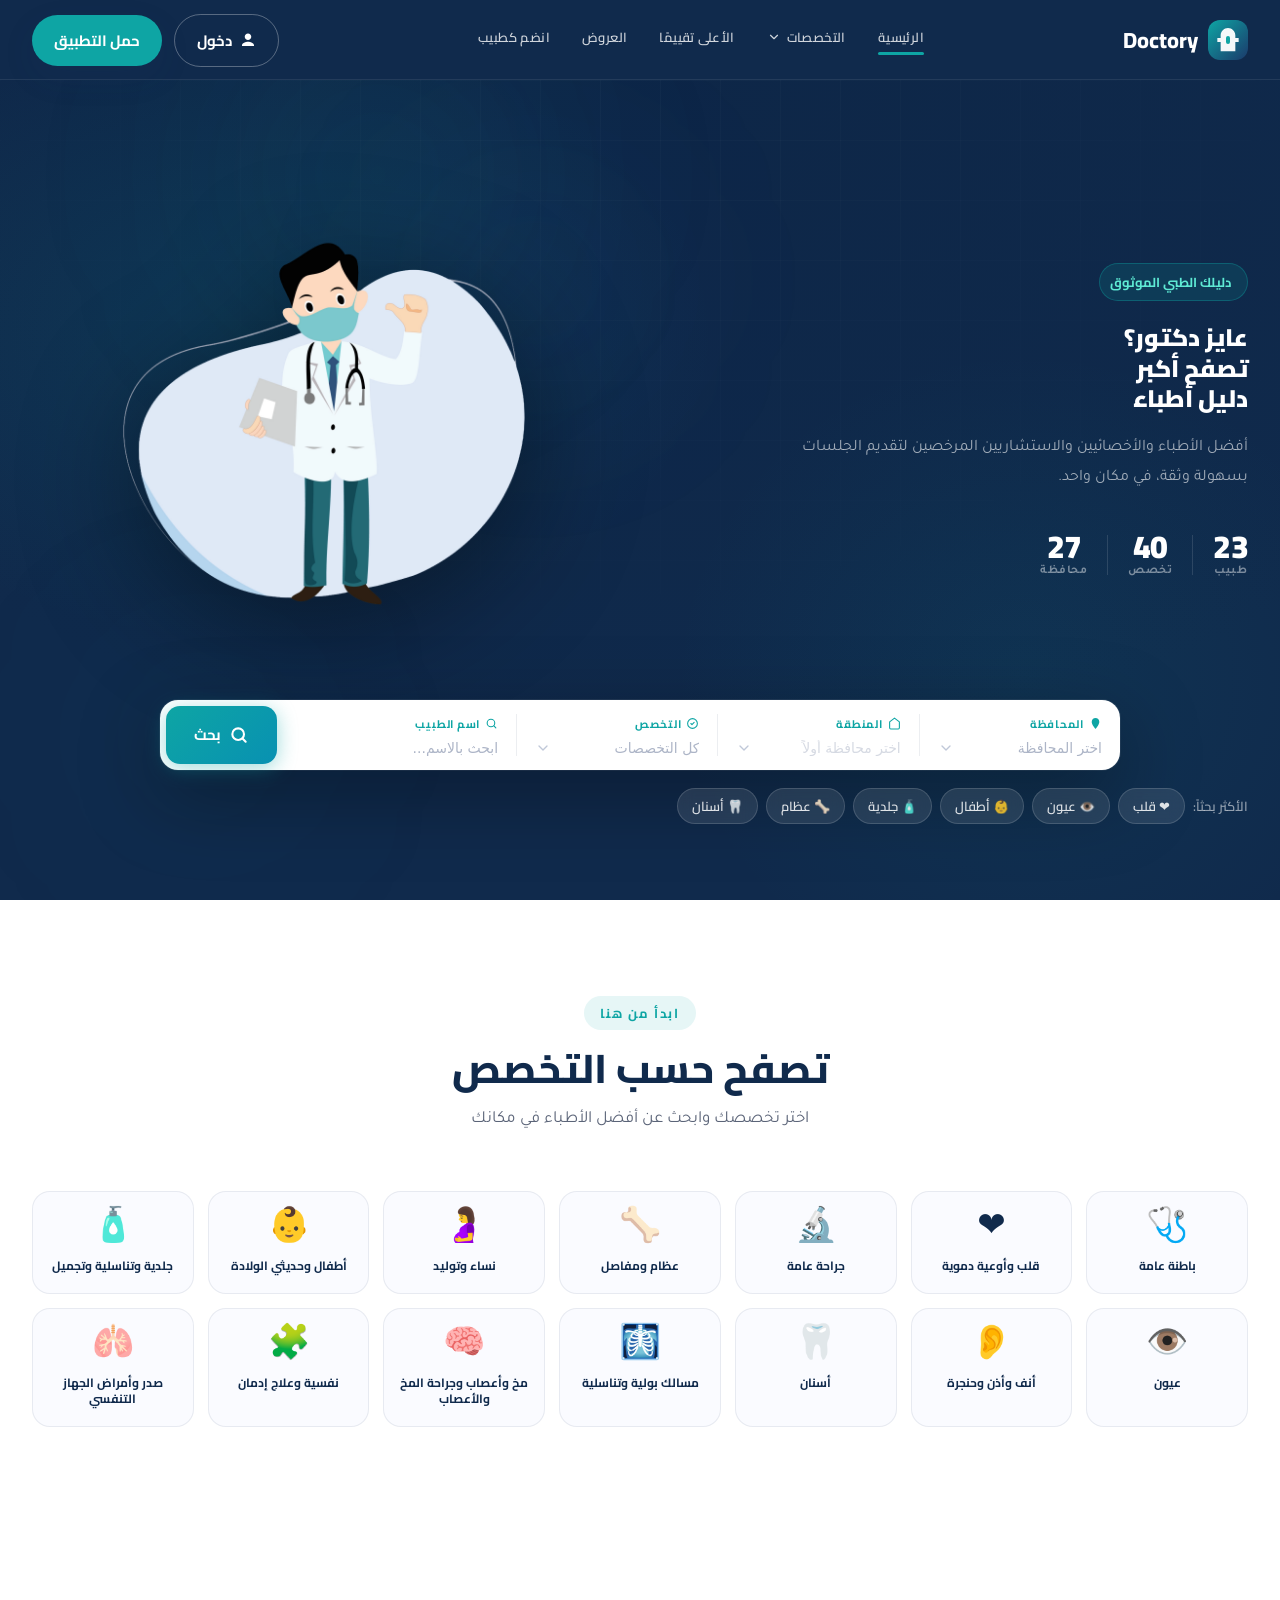
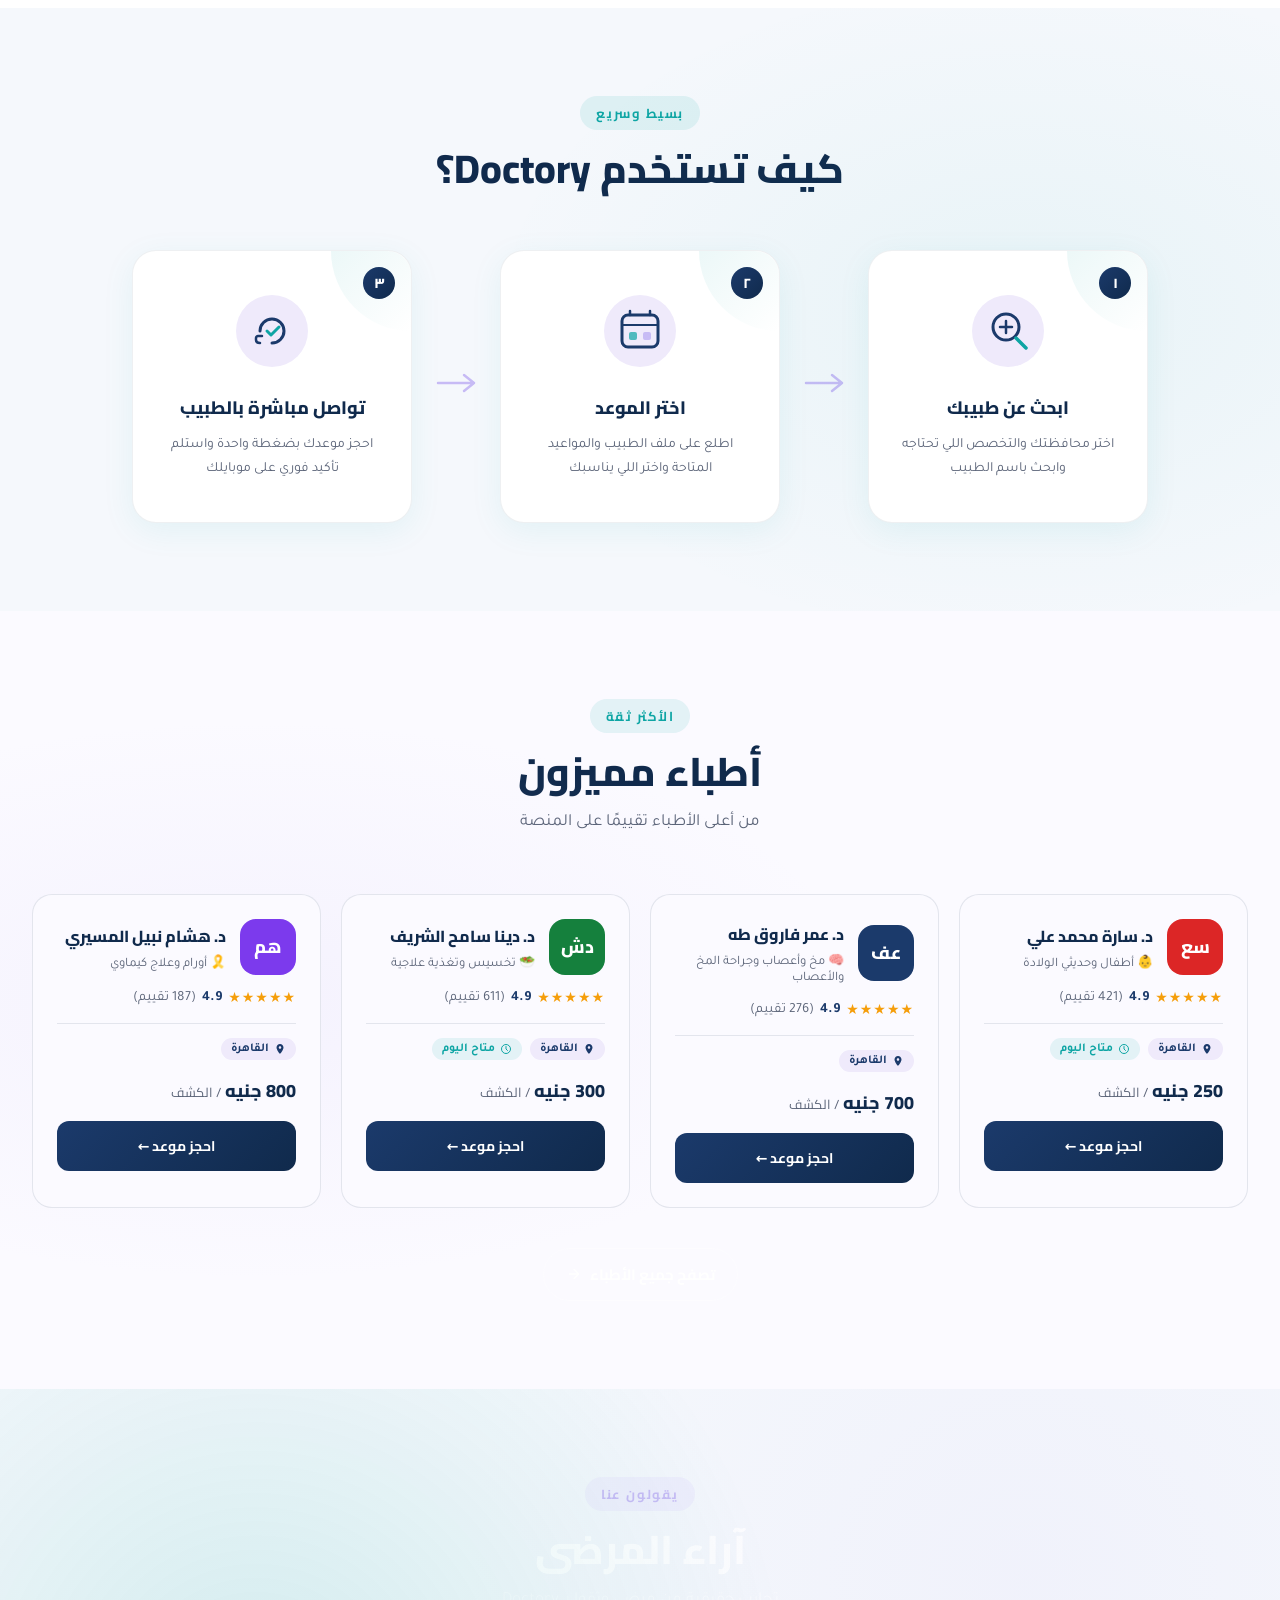
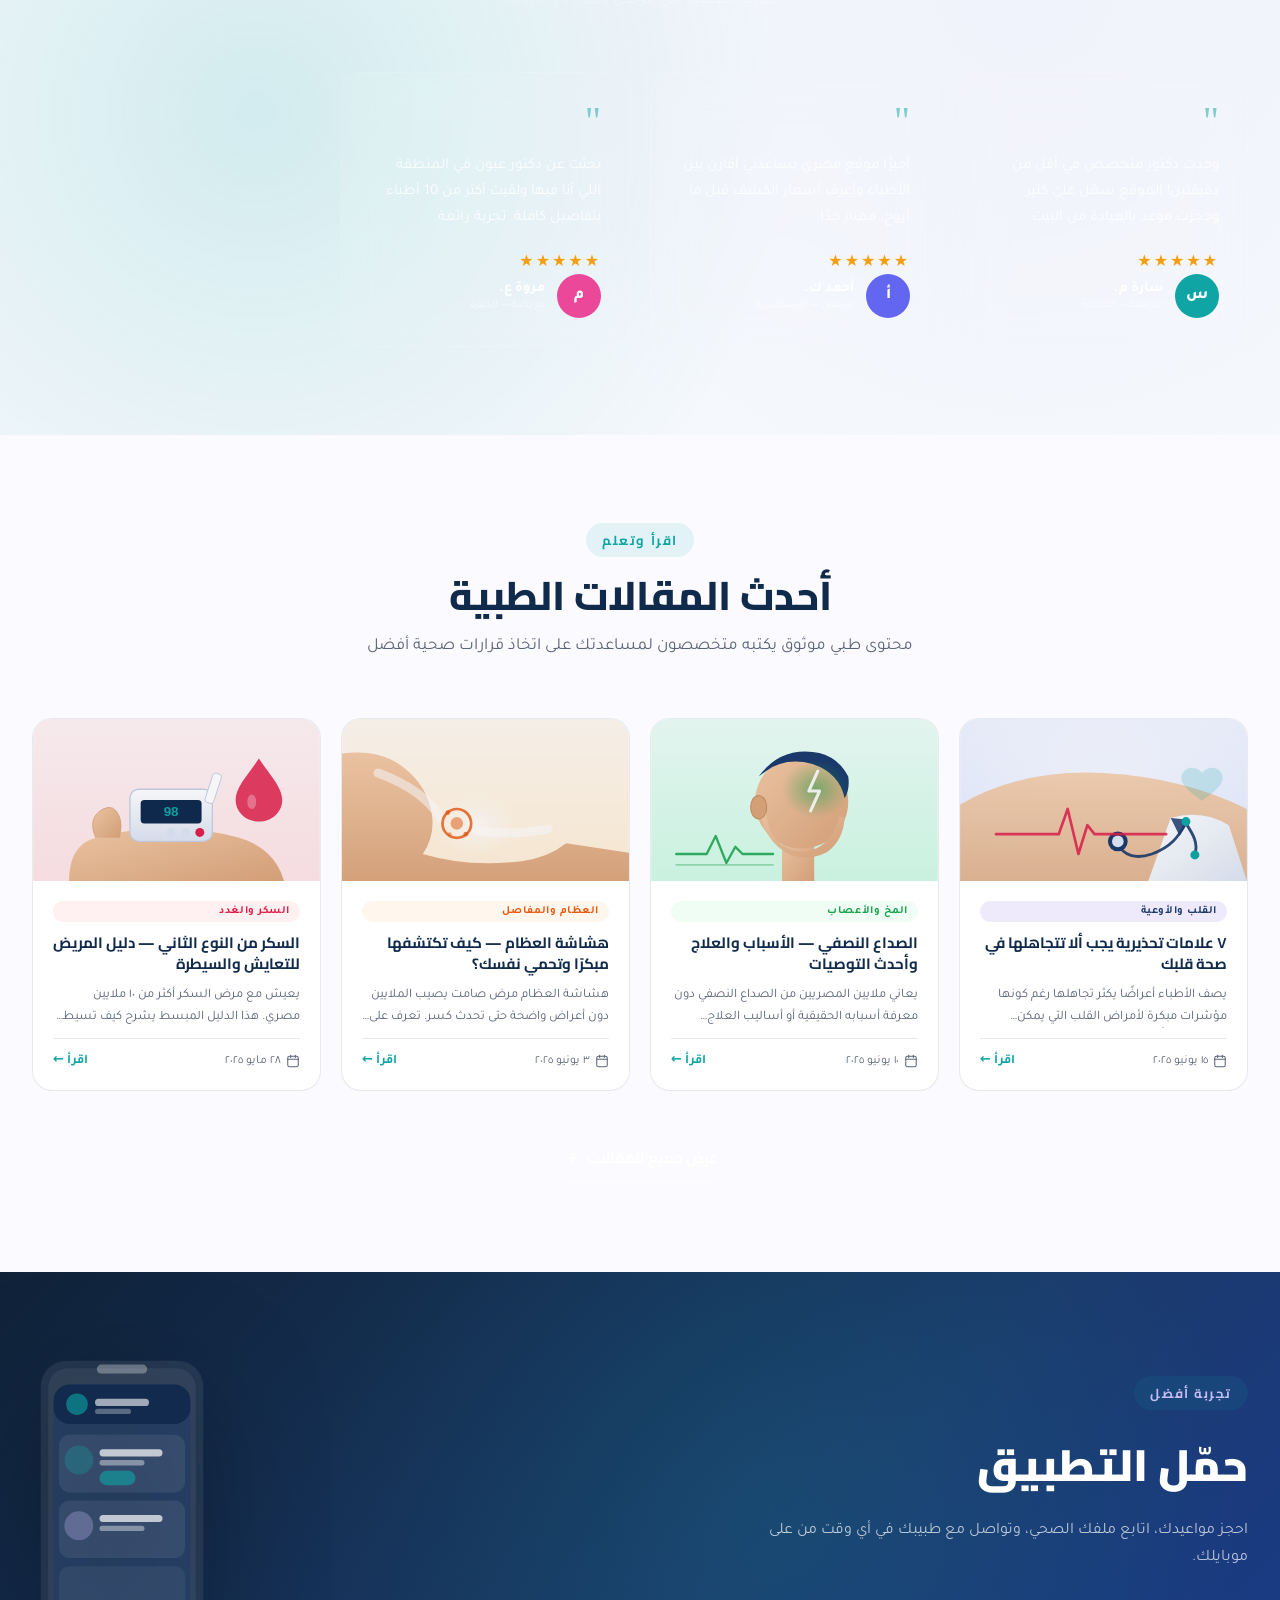
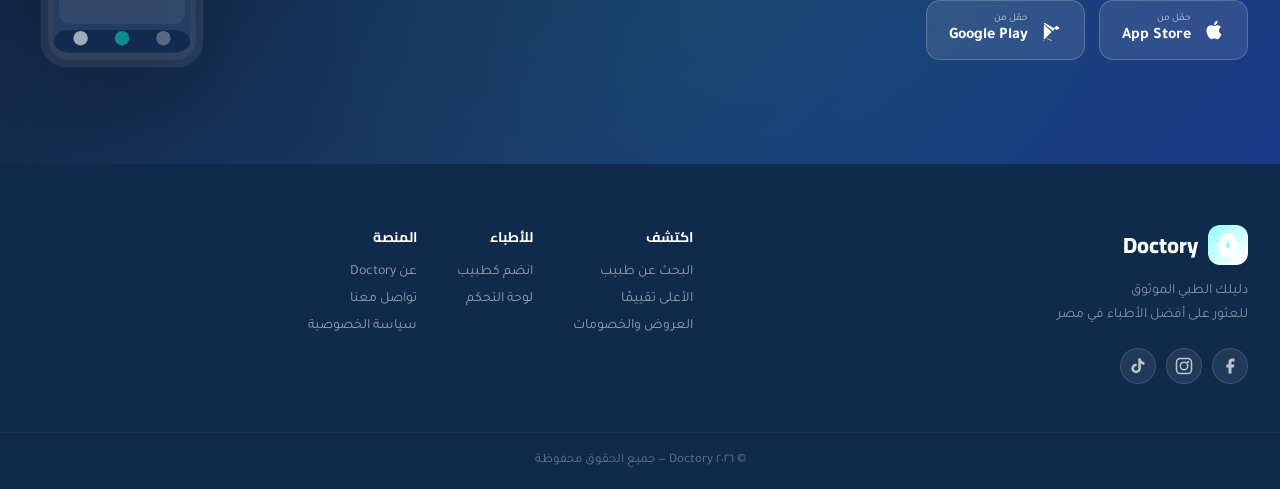
==== commit 69bf2754: "Add files via upload" ====
--- a/index.html
+++ b/index.html
@@ -72,53 +72,23 @@
     <div class="hero__inner">
 
       <!-- LEFT: Copy -->
-      <!-- LEFT: Copy with Slider -->
-      <div class="hero__copy hero__slider">
-        <div class="hero__slides" id="heroSlides">
-
-          <!-- Slide 1 -->
-          <div class="hero__slide">
-            <div class="hero__badge">
-              <span class="hero__badge-dot"></span>
-              دليلك الطبي الموثوق في مصر
-            </div>
-            <h1 class="hero__title">
-              <span class="slide__eyebrow">EXAMINATION</span>
-              <span class="hero__title-line2">ابحث في<em class="hero__title-em"> أكبر دليل</em></span>
-              <span class="hero__title-line3">أطباء في مصر</span>
-            </h1>
-            <p class="hero__subtitle">أفضل الأطباء والأخصائيين المرخصين — قارن التقييمات، اطلع على الأسعار، واحجز موعدك بثقة.</p>
-          </div>
-
-          <!-- Slide 2 -->
-          <div class="hero__slide">
-            <div class="hero__badge">
-              <span class="hero__badge-dot"></span>
-              تجربة طبية كاملة من بيتك
-            </div>
-            <h1 class="hero__title">
-              <span class="slide__eyebrow">DIAGNOSIS</span>
-              <span class="hero__title-line2">قارن<em class="hero__title-em"> التقييمات</em></span>
-              <span class="hero__title-line3">واختار الأنسب لك</span>
-            </h1>
-            <p class="hero__subtitle">اطلع على تقييمات المرضى الحقيقية وأسعار الكشف لكل طبيب قبل الحجز مباشرة.</p>
-          </div>
-
-          <!-- Slide 3 -->
-          <div class="hero__slide">
-            <div class="hero__badge">
-              <span class="hero__badge-dot"></span>
-              ٢٧ محافظة في مصر
-            </div>
-            <h1 class="hero__title">
-              <span class="slide__eyebrow">BOOK YOUR VISIT</span>
-              <span class="hero__title-line2">احجز موعدك<em class="hero__title-em"> بسهولة</em></span>
-              <span class="hero__title-line3">في ثواني</span>
-            </h1>
-            <p class="hero__subtitle">ابحث حسب المحافظة والتخصص واسم الطبيب — واحجز موعدك فورًا بدون تعقيد.</p>
-          </div>
-
-        </div>
+      <div class="hero__copy">
+        <div class="hero__badge" id="heroEyebrow">
+          <span class="hero__badge-dot"></span>
+          دليلك الطبي الموثوق في مصر
+        </div>
+
+        <h1 class="hero__title" id="heroTitle">
+          <span class="hero__title-line1">عايز دكتور؟</span>
+          <span class="hero__title-line2">
+            ابحث في<em class="hero__title-em"> أكبر دليل</em>
+          </span>
+          <span class="hero__title-line3">أطباء في مصر</span>
+        </h1>
+
+        <p class="hero__subtitle" id="heroSubtitle">
+          أفضل الأطباء والأخصائيين المرخصين — قارن التقييمات، اطلع على الأسعار، واحجز موعدك بثقة.
+        </p>
 
         <div class="hero__stats" id="heroStats">
           <div class="hero__stat">
@@ -135,21 +105,6 @@
             <span class="hero__stat-num" id="statGovs">٢٧</span>
             <span class="hero__stat-label">محافظة</span>
           </div>
-        </div>
-
-        <div class="hero__slider-dots" id="sliderDots">
-          <button class="slider-dot is-active" data-idx="0" aria-label="شريحة 1"></button>
-          <button class="slider-dot" data-idx="1" aria-label="شريحة 2"></button>
-          <button class="slider-dot" data-idx="2" aria-label="شريحة 3"></button>
-        </div>
-
-        <div class="hero__slider-arrows">
-          <button class="slider-arrow" id="sliderPrev" aria-label="السابق">
-            <svg width="18" height="18" viewBox="0 0 24 24" fill="none"><path d="m15 18-6-6 6-6" stroke="currentColor" stroke-width="2" stroke-linecap="round" stroke-linejoin="round"/></svg>
-          </button>
-          <button class="slider-arrow" id="sliderNext" aria-label="التالي">
-            <svg width="18" height="18" viewBox="0 0 24 24" fill="none"><path d="m9 18 6-6-6-6" stroke="currentColor" stroke-width="2" stroke-linecap="round" stroke-linejoin="round"/></svg>
-          </button>
         </div>
       </div>
 
@@ -233,54 +188,6 @@
       </div>
     </div><!-- /hero__search-wrap -->
   </div><!-- /container -->
-</section>
-
-<!-- ===== Stats Section — doctory.me style ===== -->
-<section class="stats-section">
-  <div class="container">
-    <p class="stats-section__title">أرقام تتكلم عن نفسها</p>
-    <p class="stats-section__sub">منصة doctory تجمع أكبر قاعدة بيانات أطباء في مصر مع معلومات شاملة ودقيقة.</p>
-    <div class="stats-grid">
-      <div class="stat-block">
-        <span class="stat-block__num"><sup>+</sup><span id="statBig1">70</span>%</span>
-        <p class="stat-block__label">من زيارات الأطباء يمكن البحث عنها والمقارنة قبل الذهاب</p>
-      </div>
-      <div class="stat-block">
-        <span class="stat-block__num"><sup>+</sup><span id="statBig2">72</span>%</span>
-        <p class="stat-block__label">من المرضى يفضلون البحث عن طبيبهم أونلاين قبل الحجز</p>
-      </div>
-      <div class="stat-block">
-        <span class="stat-block__num"><sup>+</sup><span id="statBig3">54</span>%</span>
-        <p class="stat-block__label">توفير في الوقت عند البحث عن طبيب مناسب عبر المنصة</p>
-      </div>
-    </div>
-  </div>
-</section>
-
-<!-- ===== Value Prop Section — doctory.me style ===== -->
-<section class="value-section">
-  <div class="container">
-    <p class="value-section__kicker">WHY DOCTORY</p>
-    <h2 class="value-section__title">أنت تدور على الطبيب.<br><span>احنا بنسهل الرحلة.</span></h2>
-    <p class="value-section__sub">من البحث والمقارنة، لاطلاع على الأسعار والتقييمات، لحين الحجز — كل ده في مكان واحد.</p>
-    <div class="value-grid">
-      <div class="value-card">
-        <span class="value-card__icon">🔍</span>
-        <h3 class="value-card__title">بحث شامل</h3>
-        <p class="value-card__text">ابحث بالتخصص والمحافظة والمنطقة واسم الطبيب — فلترة دقيقة تساعدك توصل للدكتور الصح بسرعة.</p>
-      </div>
-      <div class="value-card">
-        <span class="value-card__icon">⭐</span>
-        <h3 class="value-card__title">تقييمات حقيقية</h3>
-        <p class="value-card__text">اطلع على تقييمات المرضى الفعليين وآرائهم قبل ما تقرر — شفافية كاملة بدون تزوير.</p>
-      </div>
-      <div class="value-card">
-        <span class="value-card__icon">💰</span>
-        <h3 class="value-card__title">أسعار واضحة</h3>
-        <p class="value-card__text">اعرف سعر الكشف قبل ما تروح — مفيش مفاجآت، كل الأسعار مكتوبة وواضحة على صفحة كل طبيب.</p>
-      </div>
-    </div>
-  </div>
 </section>
 
 <!-- ===== Dynamic Sections ===== -->
@@ -336,36 +243,5 @@
 <script src="js/site-runtime.js"></script>
 <script src="js/main.js"></script>
 <script src="js/home.js"></script>
-
-<!-- Hero Slider -->
-<script>
-(function() {
-  const slides = document.getElementById('heroSlides');
-  const dots   = document.querySelectorAll('.slider-dot');
-  const prev   = document.getElementById('sliderPrev');
-  const next   = document.getElementById('sliderNext');
-  if (!slides) return;
-
-  let current = 0;
-  const total = slides.children.length;
-
-  function goTo(idx) {
-    current = (idx + total) % total;
-    // RTL: slides go right-to-left so we invert direction
-    const dir = document.documentElement.dir === 'rtl' ? 1 : -1;
-    slides.style.transform = `translateX(${dir * current * 100}%)`;
-    dots.forEach((d, i) => d.classList.toggle('is-active', i === current));
-  }
-
-  dots.forEach(d => d.addEventListener('click', () => goTo(+d.dataset.idx)));
-  prev && prev.addEventListener('click', () => goTo(current - 1));
-  next && next.addEventListener('click', () => goTo(current + 1));
-
-  // Auto-play every 5s
-  let timer = setInterval(() => goTo(current + 1), 5000);
-  slides.parentElement.addEventListener('mouseenter', () => clearInterval(timer));
-  slides.parentElement.addEventListener('mouseleave', () => { timer = setInterval(() => goTo(current + 1), 5000); });
-})();
-</script>
 </body>
 </html>
--- a/css/style.css
+++ b/css/style.css
@@ -1,16 +1,19 @@
 /* =========================================================
-   Doctory — Design Tokens
+   Doctory — Design Tokens  (doctory.me-inspired)
    ========================================================= */
 :root {
   /* Color */
-  --ink-900: #102A4C;
-  --ink-700: #1B3A6B;
+  --ink-900: #071525;
+  --ink-800: #0a1f38;
+  --ink-700: #0d2647;
   --accent-teal: #0EA5A4;
+  --accent-gold: #f0c040;
   --lilac-300: #C7BBF5;
   --lilac-100: #EFEAFB;
-  --paper: #FBFAFF;
+  --paper: #FFFFFF;
+  --paper-alt: #f5f8fc;
   --white: #FFFFFF;
-  --line: rgba(16, 42, 76, 0.10);
+  --line: rgba(7, 21, 37, 0.10);
   --text-muted: #5B6478;
 
   /* Type */
@@ -120,10 +123,10 @@
   white-space: nowrap;
 }
 .btn:focus-visible { outline: 2px solid var(--accent-teal); outline-offset: 2px; }
-.btn--primary { background: var(--ink-700); color: var(--white); box-shadow: var(--shadow-soft); }
-.btn--primary:hover { transform: translateY(-1px); box-shadow: var(--shadow-pop); }
-.btn--ghost { background: transparent; color: var(--ink-700); border: 1.5px solid var(--line); }
-.btn--ghost:hover { background: var(--lilac-100); }
+.btn--primary { background: var(--accent-teal); color: var(--white); box-shadow: var(--shadow-soft); }
+.btn--primary:hover { transform: translateY(-1px); box-shadow: var(--shadow-pop); background: #0c9190; }
+.btn--ghost { background: transparent; color: var(--white); border: 1.5px solid rgba(255,255,255,0.3); }
+.btn--ghost:hover { background: rgba(255,255,255,0.1); border-color: rgba(255,255,255,0.5); }
 
 /* =========================================================
    Navbar
@@ -133,9 +136,9 @@
   top: 0;
   z-index: 100;
   height: var(--nav-h);
-  background: rgba(251, 250, 255, 0.85);
+  background: var(--ink-900);
   backdrop-filter: blur(10px);
-  border-bottom: 1px solid var(--line);
+  border-bottom: 1px solid rgba(255,255,255,0.08);
   overflow: visible;
 }
 
@@ -165,7 +168,7 @@
 .brand__name {
   font-weight: 800;
   font-size: 22px;
-  color: var(--ink-900);
+  color: var(--white);
 }
 
 .nav-links {
@@ -177,7 +180,7 @@
   font-family: var(--font-display);
   font-weight: 600;
   font-size: 15px;
-  color: var(--ink-700);
+  color: rgba(255,255,255,0.80);
   position: relative;
   padding-bottom: 6px;
   background: none;
@@ -186,6 +189,9 @@
   display: inline-flex;
   align-items: center;
   gap: 6px;
+  letter-spacing: 0.03em;
+  text-transform: uppercase;
+  font-size: 13px;
 }
 .nav-links__item.is-active::after {
   content: "";
@@ -197,7 +203,7 @@
   border-radius: var(--radius-pill);
   background: var(--accent-teal);
 }
-.nav-links__item:hover { color: var(--accent-teal); }
+.nav-links__item:hover { color: var(--white); }
 
 /* ---- Specialties full-width mega menu ---- */
 .nav-dropdown__chevron { transition: transform 0.18s ease; }
@@ -385,7 +391,7 @@
 --------------------------------------------------------- */
 .hero {
   position: relative;
-  background: #0a1628;
+  background: var(--ink-900);
   overflow: visible;
   padding: calc(var(--nav-h) + 72px) 0 0;
   min-height: 620px;
@@ -396,9 +402,9 @@
   position: absolute;
   inset: 0;
   background:
-    radial-gradient(ellipse 60% 60% at 20% 30%, rgba(14,165,164,0.15) 0%, transparent 60%),
-    radial-gradient(ellipse 50% 70% at 15% 80%, rgba(99,102,241,0.12) 0%, transparent 55%),
-    radial-gradient(ellipse 100% 100% at 50% 0%, rgba(27,58,107,0.7) 0%, transparent 70%);
+    radial-gradient(ellipse 60% 60% at 20% 30%, rgba(14,165,164,0.12) 0%, transparent 60%),
+    radial-gradient(ellipse 50% 70% at 80% 70%, rgba(14,165,164,0.08) 0%, transparent 55%),
+    radial-gradient(ellipse 100% 100% at 50% 0%, rgba(13,38,71,0.9) 0%, transparent 80%);
   pointer-events: none;
 }
 .hero__glow {
@@ -1829,3 +1835,381 @@
   .hero__quick-pills { gap: 6px; }
   .quick-pill { font-size: 12px; padding: 4px 10px; }
 }
+
+/* =========================================================
+   Hero Slider — doctory.me style
+   ========================================================= */
+.hero__slider {
+  position: relative;
+  overflow: hidden;
+}
+
+.hero__slides {
+  display: flex;
+  transition: transform 0.7s cubic-bezier(0.4, 0, 0.2, 1);
+  will-change: transform;
+}
+
+.hero__slide {
+  min-width: 100%;
+  display: flex;
+  flex-direction: column;
+  user-select: none;
+}
+
+/* Small eyebrow label above main slide heading */
+.slide__eyebrow {
+  font-family: var(--font-display);
+  font-size: 12px;
+  font-weight: 700;
+  letter-spacing: 0.15em;
+  text-transform: uppercase;
+  color: var(--accent-teal);
+  margin-bottom: 16px;
+  animation: fadeSlideUp 0.6s ease both;
+}
+
+.slide__heading {
+  font-family: var(--font-display);
+  font-size: clamp(32px, 4.5vw, 56px);
+  font-weight: 900;
+  color: white;
+  line-height: 1.1;
+  letter-spacing: -0.02em;
+  text-transform: uppercase;
+  animation: fadeSlideUp 0.6s 0.1s ease both;
+}
+
+.slide__heading em {
+  font-style: normal;
+  color: var(--accent-teal);
+}
+
+/* Slider nav dots */
+.hero__slider-dots {
+  display: flex;
+  align-items: center;
+  gap: 10px;
+  margin-top: 40px;
+  animation: fadeIn 0.8s 0.5s ease both;
+}
+
+.slider-dot {
+  width: 8px;
+  height: 8px;
+  border-radius: 50%;
+  background: rgba(255,255,255,0.3);
+  border: none;
+  cursor: pointer;
+  padding: 0;
+  transition: background 0.3s, width 0.3s;
+}
+.slider-dot.is-active {
+  background: var(--accent-teal);
+  width: 28px;
+  border-radius: 4px;
+}
+
+/* Slider arrows */
+.hero__slider-arrows {
+  position: absolute;
+  bottom: 48px;
+  left: 0;
+  display: flex;
+  gap: 10px;
+  z-index: 5;
+}
+
+.slider-arrow {
+  width: 44px;
+  height: 44px;
+  border-radius: 50%;
+  background: rgba(255,255,255,0.1);
+  border: 1px solid rgba(255,255,255,0.2);
+  color: white;
+  cursor: pointer;
+  display: flex;
+  align-items: center;
+  justify-content: center;
+  transition: background 0.2s, border-color 0.2s;
+}
+.slider-arrow:hover {
+  background: var(--accent-teal);
+  border-color: var(--accent-teal);
+}
+[dir="rtl"] .slider-arrow svg { transform: scaleX(-1); }
+
+/* =========================================================
+   Stats Section — doctory.me style
+   ========================================================= */
+.stats-section {
+  background: white;
+  padding: 80px 0;
+  border-bottom: 1px solid var(--line);
+}
+
+.stats-section__title {
+  font-family: var(--font-display);
+  font-size: clamp(22px, 3vw, 32px);
+  font-weight: 900;
+  color: var(--ink-900);
+  text-align: center;
+  text-transform: uppercase;
+  letter-spacing: -0.01em;
+  margin-bottom: 14px;
+}
+
+.stats-section__sub {
+  font-size: 16px;
+  color: var(--text-muted);
+  text-align: center;
+  max-width: 560px;
+  margin: 0 auto 60px;
+  line-height: 1.7;
+}
+
+.stats-grid {
+  display: grid;
+  grid-template-columns: repeat(3, 1fr);
+  gap: 2px;
+  border: 1px solid var(--line);
+  border-radius: 20px;
+  overflow: hidden;
+  box-shadow: 0 8px 32px rgba(7,21,37,0.07);
+}
+
+.stat-block {
+  background: white;
+  padding: 48px 40px;
+  text-align: center;
+  position: relative;
+  transition: background 0.2s;
+}
+.stat-block::after {
+  content: '';
+  position: absolute;
+  top: 0; bottom: 0;
+  left: 0;
+  width: 1px;
+  background: var(--line);
+}
+.stat-block:first-child::after { display: none; }
+
+.stat-block:hover { background: var(--paper-alt); }
+
+.stat-block__num {
+  display: block;
+  font-family: var(--font-display);
+  font-size: clamp(40px, 5vw, 64px);
+  font-weight: 900;
+  color: var(--ink-900);
+  line-height: 1;
+  letter-spacing: -0.04em;
+}
+
+.stat-block__num sup {
+  font-size: 0.5em;
+  font-weight: 700;
+  color: var(--accent-teal);
+  vertical-align: super;
+  margin-right: 2px;
+}
+
+.stat-block__label {
+  font-size: 15px;
+  color: var(--text-muted);
+  margin-top: 12px;
+  line-height: 1.5;
+  font-family: var(--font-display);
+  font-weight: 600;
+}
+
+/* =========================================================
+   Value Prop Section (YOU DO / WE DO) — doctory.me style
+   ========================================================= */
+.value-section {
+  background: var(--ink-900);
+  padding: 96px 0;
+  position: relative;
+  overflow: hidden;
+}
+
+.value-section::before {
+  content: '';
+  position: absolute;
+  inset: 0;
+  background:
+    radial-gradient(ellipse 70% 80% at 10% 50%, rgba(14,165,164,0.10) 0%, transparent 65%),
+    radial-gradient(ellipse 50% 60% at 90% 20%, rgba(14,165,164,0.07) 0%, transparent 60%);
+  pointer-events: none;
+}
+
+.value-section__kicker {
+  font-family: var(--font-display);
+  font-size: 12px;
+  font-weight: 700;
+  letter-spacing: 0.18em;
+  text-transform: uppercase;
+  color: var(--accent-teal);
+  text-align: center;
+  margin-bottom: 16px;
+}
+
+.value-section__title {
+  font-family: var(--font-display);
+  font-size: clamp(28px, 4vw, 48px);
+  font-weight: 900;
+  color: white;
+  text-align: center;
+  text-transform: uppercase;
+  letter-spacing: -0.02em;
+  line-height: 1.1;
+  margin-bottom: 20px;
+}
+
+.value-section__title span {
+  color: var(--accent-teal);
+}
+
+.value-section__sub {
+  font-size: 16px;
+  color: rgba(255,255,255,0.55);
+  text-align: center;
+  max-width: 580px;
+  margin: 0 auto 64px;
+  line-height: 1.8;
+}
+
+.value-grid {
+  display: grid;
+  grid-template-columns: repeat(3, 1fr);
+  gap: 20px;
+}
+
+.value-card {
+  background: rgba(255,255,255,0.05);
+  border: 1px solid rgba(255,255,255,0.08);
+  border-radius: 20px;
+  padding: 36px 28px;
+  transition: background 0.2s, border-color 0.2s, transform 0.25s;
+}
+.value-card:hover {
+  background: rgba(255,255,255,0.08);
+  border-color: rgba(14,165,164,0.3);
+  transform: translateY(-6px);
+}
+
+.value-card__icon {
+  font-size: 36px;
+  margin-bottom: 20px;
+  display: block;
+}
+
+.value-card__title {
+  font-family: var(--font-display);
+  font-size: 18px;
+  font-weight: 800;
+  color: white;
+  margin-bottom: 10px;
+  text-transform: uppercase;
+  letter-spacing: 0.02em;
+}
+
+.value-card__text {
+  font-size: 14px;
+  color: rgba(255,255,255,0.55);
+  line-height: 1.75;
+}
+
+/* =========================================================
+   Mobile overrides for new sections
+   ========================================================= */
+@media (max-width: 768px) {
+  .stats-grid { grid-template-columns: 1fr; }
+  .stat-block::after { top: auto; bottom: 0; right: 0; left: 0; width: auto; height: 1px; }
+  .stat-block:last-child::after { display: none; }
+  .value-grid { grid-template-columns: 1fr; }
+  .hero__slider-arrows { display: none; }
+}
+@media (max-width: 900px) {
+  .stats-grid { grid-template-columns: 1fr 1fr; }
+  .value-grid { grid-template-columns: 1fr 1fr; }
+}
+
+/* Mega menu on dark navbar */
+.mega-menu {
+  position: absolute;
+  top: 100%;
+  left: 0;
+  right: 0;
+  background: var(--ink-800);
+  border-bottom: 1px solid rgba(255,255,255,0.08);
+  box-shadow: 0 20px 50px rgba(0,0,0,0.4);
+  max-height: 0;
+  overflow: hidden;
+  opacity: 0;
+  transition: max-height 0.2s ease, opacity 0.2s ease;
+  z-index: 99;
+}
+.mega-menu.is-open {
+  max-height: 420px;
+  opacity: 1;
+  overflow-y: auto;
+}
+.mega-menu__link {
+  display: flex;
+  align-items: center;
+  gap: 10px;
+  padding: 10px 14px;
+  border-radius: 10px;
+  font-size: 14px;
+  font-weight: 600;
+  color: rgba(255,255,255,0.8);
+  transition: background 0.12s ease;
+}
+.mega-menu__link:hover { background: rgba(255,255,255,0.08); color: white; }
+
+/* Mobile menu on dark */
+.mobile-menu {
+  display: none;
+  flex-direction: column;
+  background: var(--ink-800);
+  border-bottom: 1px solid rgba(255,255,255,0.08);
+  max-height: 0;
+  overflow: hidden;
+  transition: max-height 0.22s ease;
+}
+.mobile-menu__item {
+  display: flex;
+  align-items: center;
+  justify-content: space-between;
+  width: 100%;
+  text-align: start;
+  padding: 16px 24px;
+  font-family: var(--font-display);
+  font-weight: 600;
+  font-size: 15px;
+  color: rgba(255,255,255,0.8);
+  border: none;
+  background: none;
+  border-bottom: 1px solid rgba(255,255,255,0.06);
+  cursor: pointer;
+}
+.mobile-menu__item.is-active { color: var(--accent-teal); }
+.mobile-menu__login { color: var(--accent-teal); font-weight: 700; }
+
+.mobile-menu__specialties {
+  display: none;
+  flex-direction: column;
+  background: rgba(255,255,255,0.04);
+  padding: 4px 0;
+}
+
+/* Navbar burger white */
+.navbar__burger { color: rgba(255,255,255,0.8); }
+
+/* Section alternating bg update */
+.home-section:nth-child(even) { background: var(--paper-alt); }
+
+/* Footer stays dark */
+.site-footer { background: var(--ink-900); }
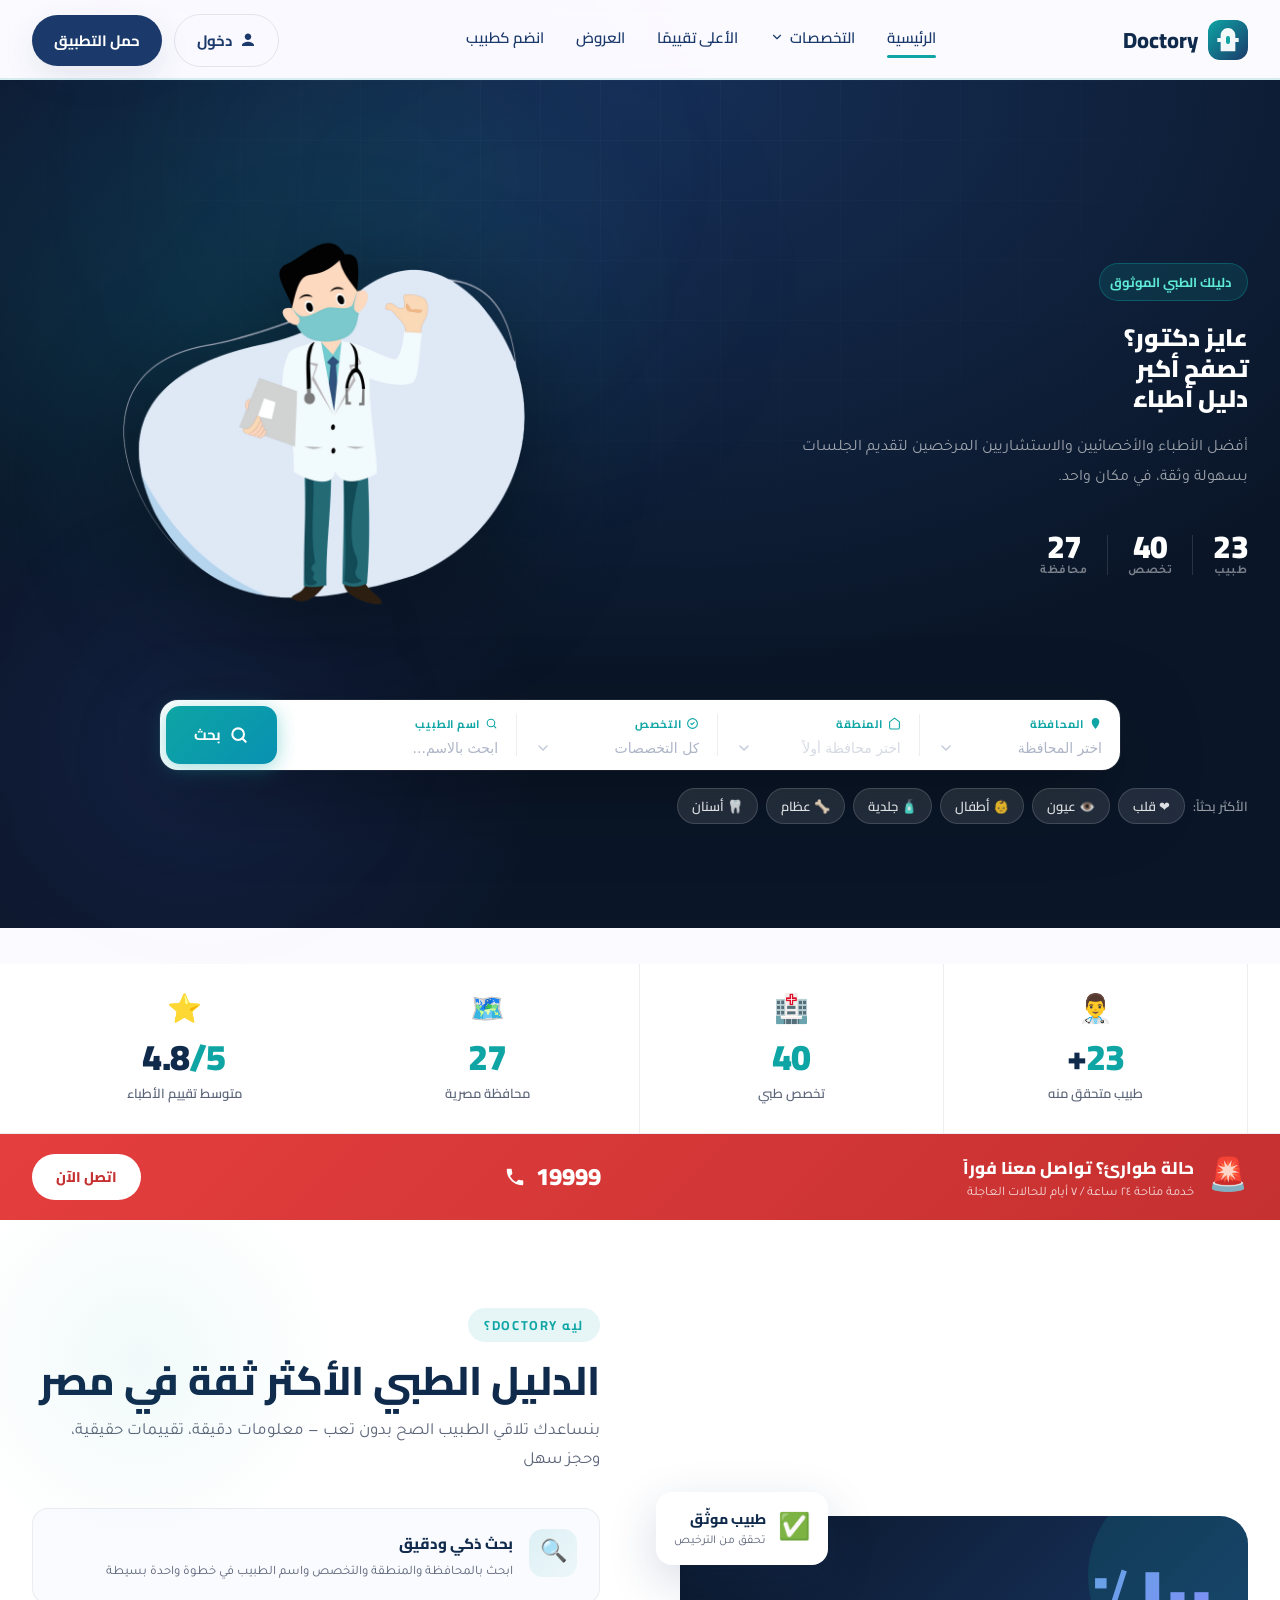
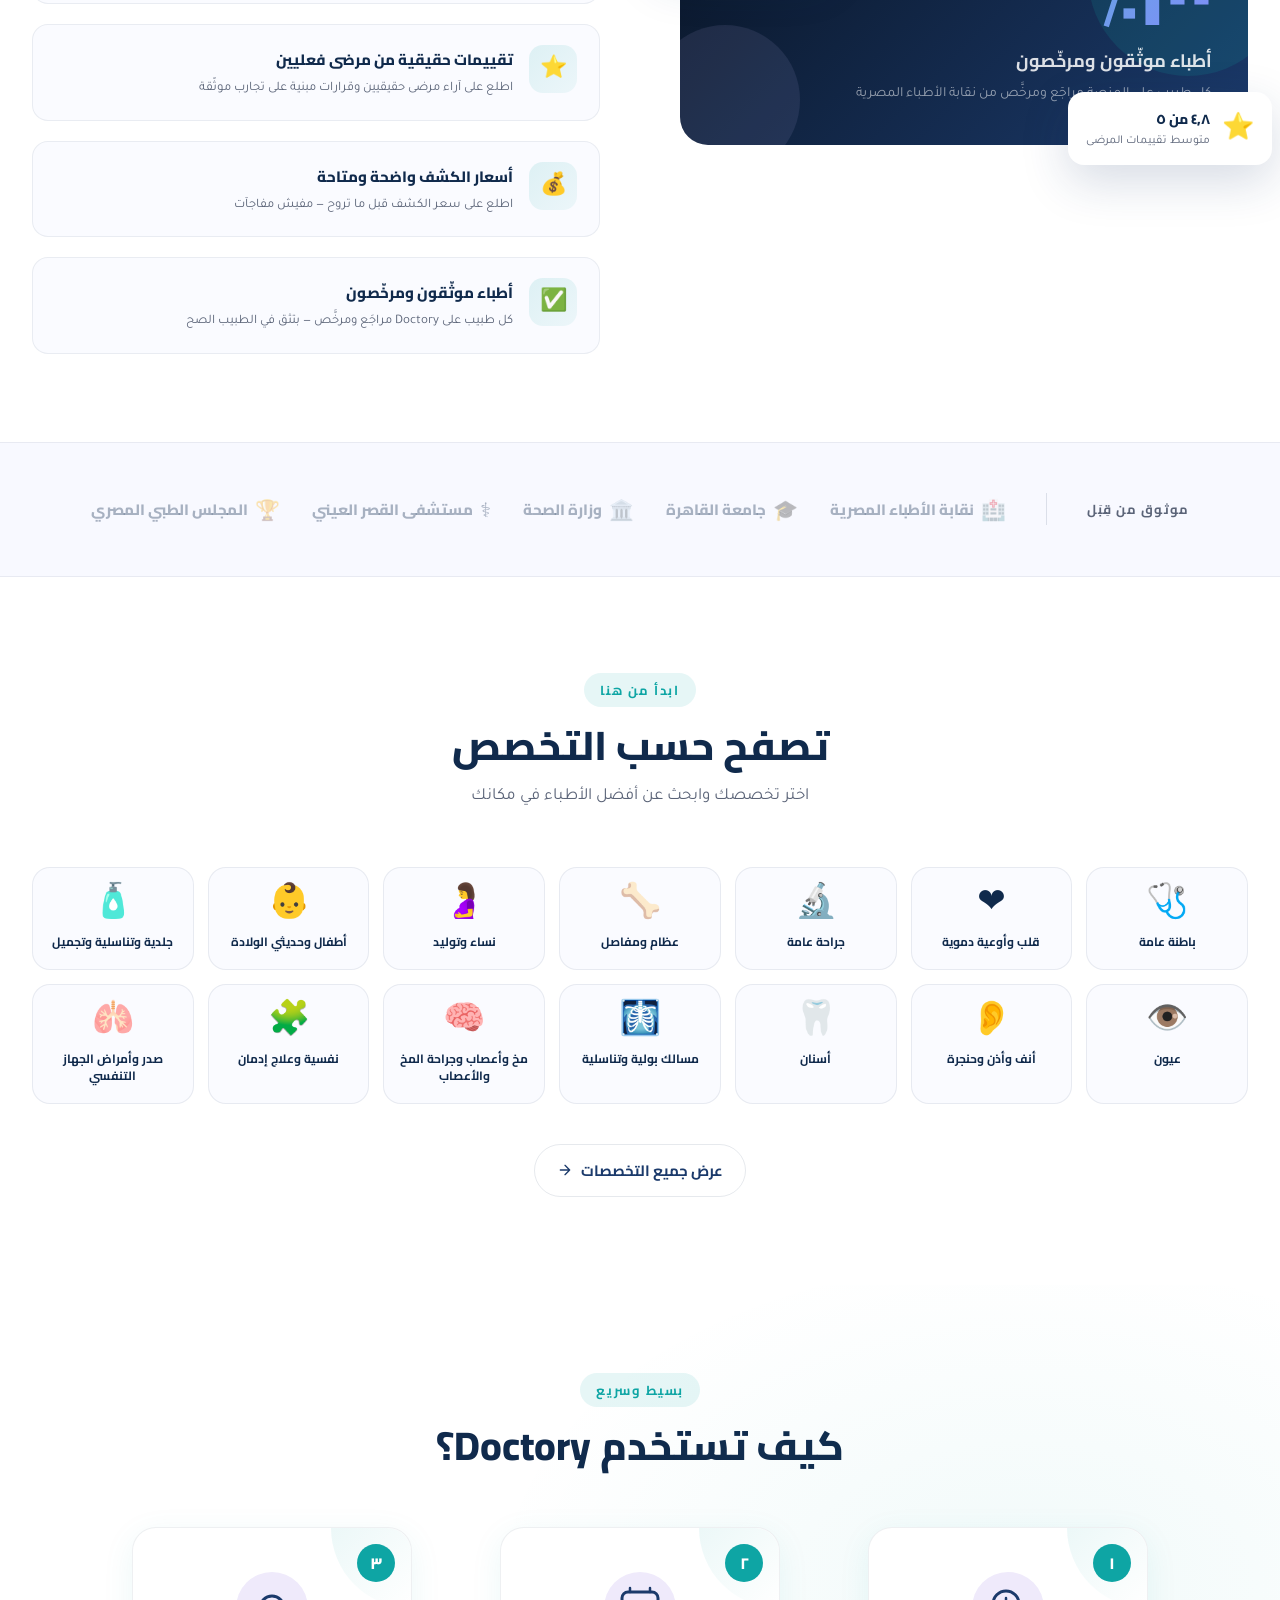
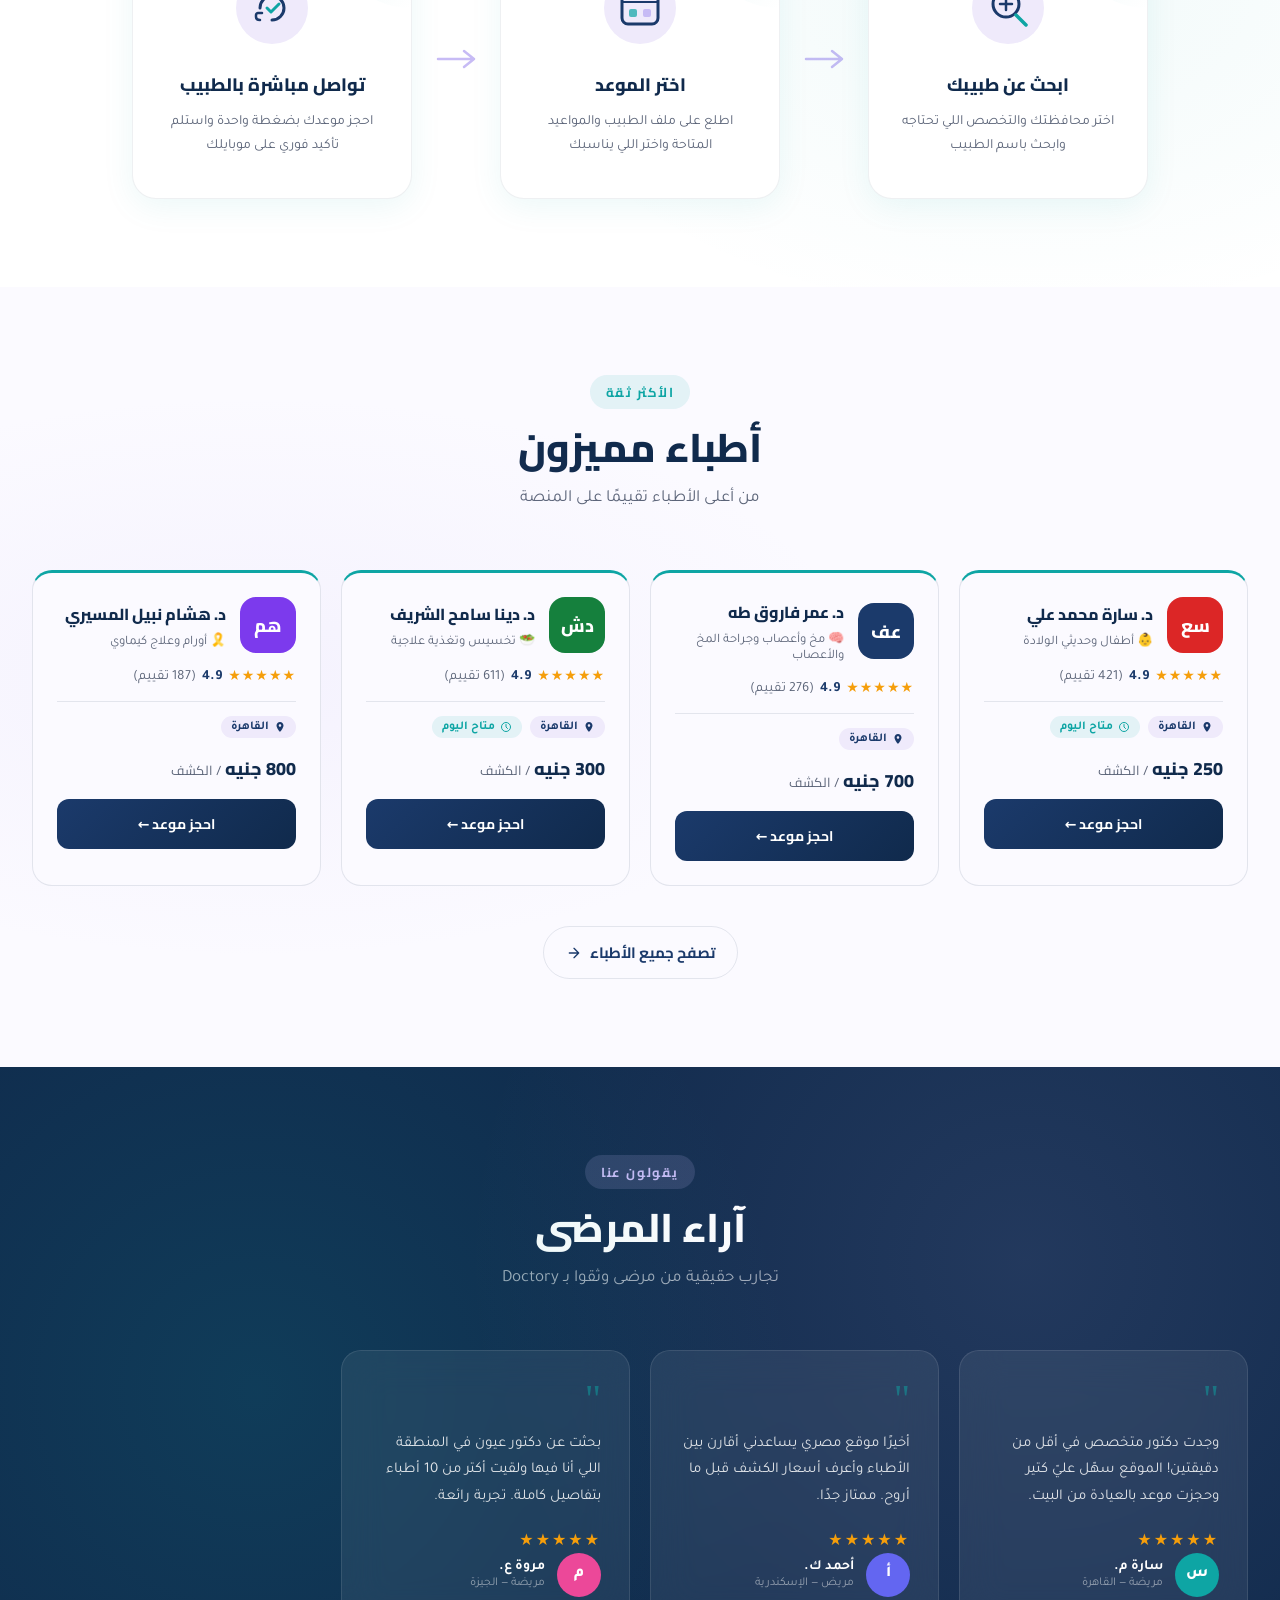
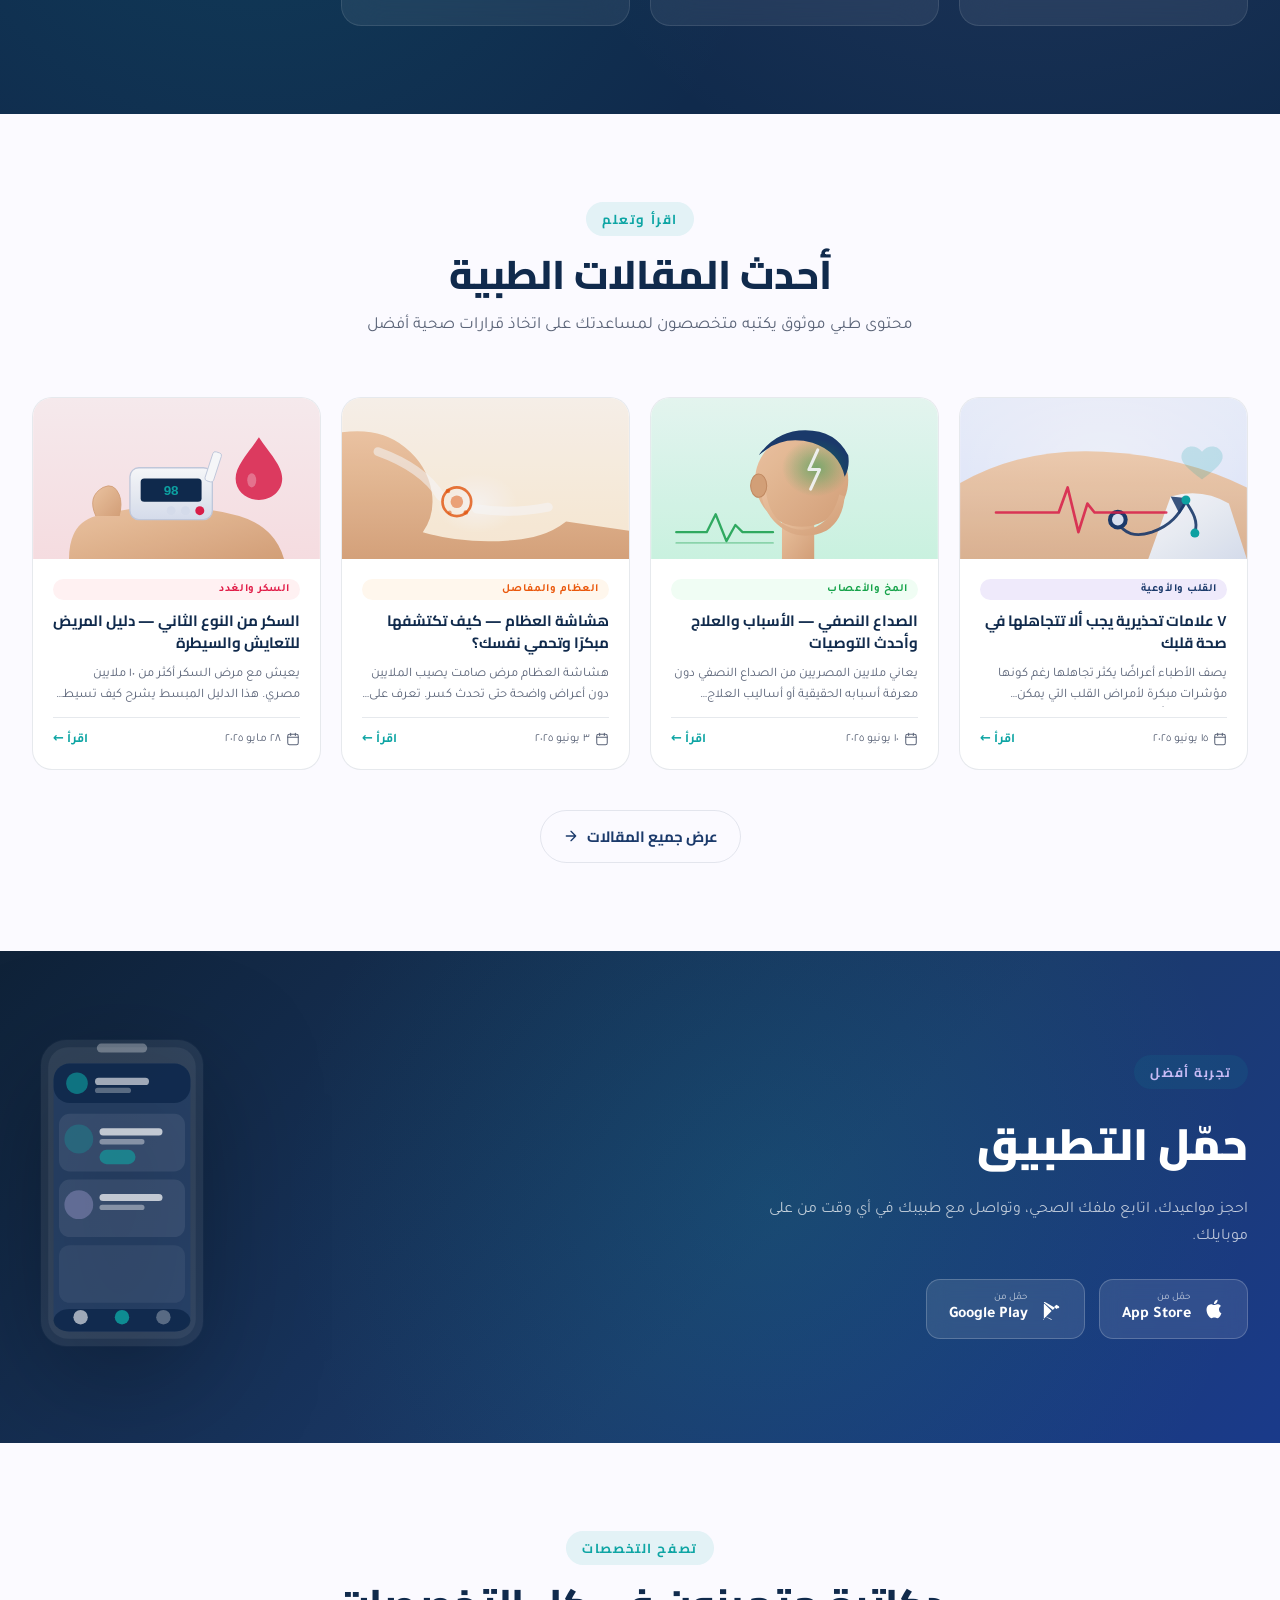
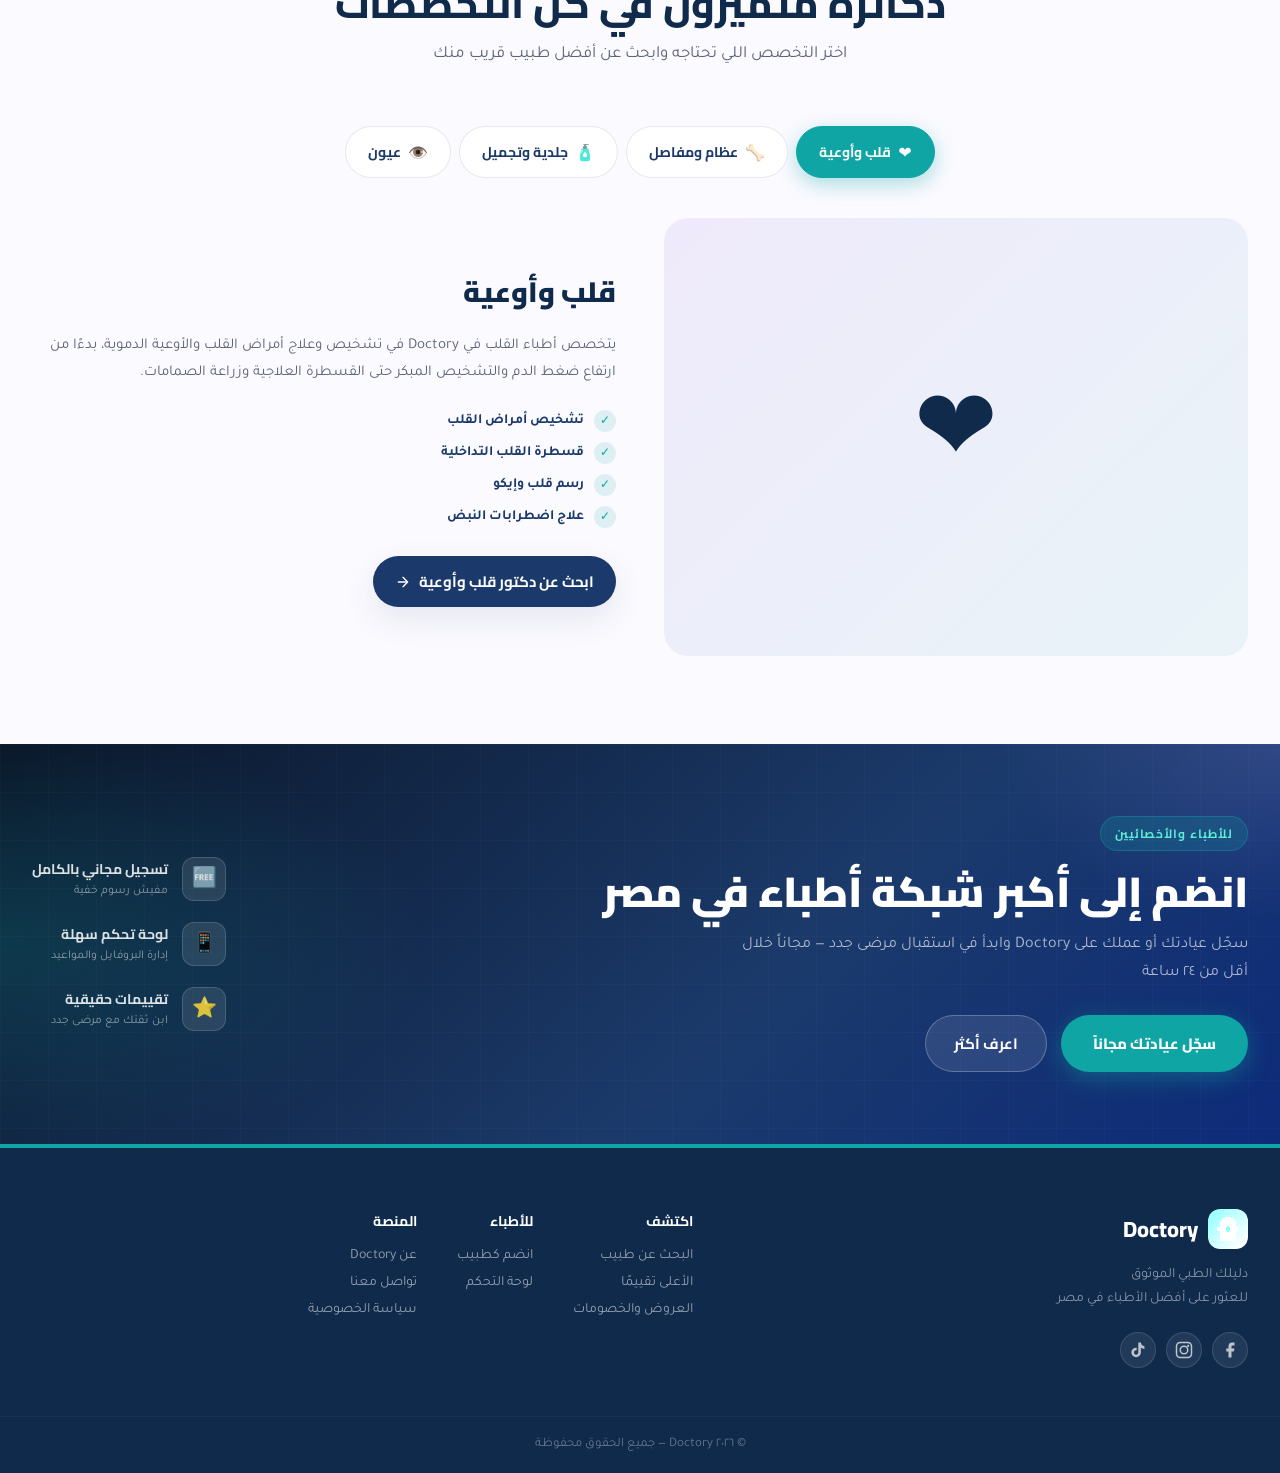
==== commit b304006d: "Update index.html" ====
--- a/index.html
+++ b/index.html
@@ -8,6 +8,7 @@
 <link rel="preconnect" href="https://fonts.googleapis.com">
 <link href="https://fonts.googleapis.com/css2?family=Cairo:wght@400;600;700;800;900&family=Tajawal:wght@400;500;700&display=swap" rel="stylesheet">
 <link rel="stylesheet" href="css/style.css">
+<link rel="stylesheet" href="css/medservice-additions.css">
 </head>
 <body>
 
@@ -243,5 +244,6 @@
 <script src="js/site-runtime.js"></script>
 <script src="js/main.js"></script>
 <script src="js/home.js"></script>
+<script src="js/medservice-sections.js"></script>
 </body>
 </html>
--- a/css/style.css
+++ b/css/style.css
@@ -1,19 +1,16 @@
 /* =========================================================
-   Doctory — Design Tokens  (doctory.me-inspired)
+   Doctory — Design Tokens
    ========================================================= */
 :root {
   /* Color */
-  --ink-900: #071525;
-  --ink-800: #0a1f38;
-  --ink-700: #0d2647;
+  --ink-900: #102A4C;
+  --ink-700: #1B3A6B;
   --accent-teal: #0EA5A4;
-  --accent-gold: #f0c040;
   --lilac-300: #C7BBF5;
   --lilac-100: #EFEAFB;
-  --paper: #FFFFFF;
-  --paper-alt: #f5f8fc;
+  --paper: #FBFAFF;
   --white: #FFFFFF;
-  --line: rgba(7, 21, 37, 0.10);
+  --line: rgba(16, 42, 76, 0.10);
   --text-muted: #5B6478;
 
   /* Type */
@@ -123,10 +120,10 @@
   white-space: nowrap;
 }
 .btn:focus-visible { outline: 2px solid var(--accent-teal); outline-offset: 2px; }
-.btn--primary { background: var(--accent-teal); color: var(--white); box-shadow: var(--shadow-soft); }
-.btn--primary:hover { transform: translateY(-1px); box-shadow: var(--shadow-pop); background: #0c9190; }
-.btn--ghost { background: transparent; color: var(--white); border: 1.5px solid rgba(255,255,255,0.3); }
-.btn--ghost:hover { background: rgba(255,255,255,0.1); border-color: rgba(255,255,255,0.5); }
+.btn--primary { background: var(--ink-700); color: var(--white); box-shadow: var(--shadow-soft); }
+.btn--primary:hover { transform: translateY(-1px); box-shadow: var(--shadow-pop); }
+.btn--ghost { background: transparent; color: var(--ink-700); border: 1.5px solid var(--line); }
+.btn--ghost:hover { background: var(--lilac-100); }
 
 /* =========================================================
    Navbar
@@ -136,9 +133,9 @@
   top: 0;
   z-index: 100;
   height: var(--nav-h);
-  background: var(--ink-900);
+  background: rgba(251, 250, 255, 0.85);
   backdrop-filter: blur(10px);
-  border-bottom: 1px solid rgba(255,255,255,0.08);
+  border-bottom: 1px solid var(--line);
   overflow: visible;
 }
 
@@ -168,7 +165,7 @@
 .brand__name {
   font-weight: 800;
   font-size: 22px;
-  color: var(--white);
+  color: var(--ink-900);
 }
 
 .nav-links {
@@ -180,7 +177,7 @@
   font-family: var(--font-display);
   font-weight: 600;
   font-size: 15px;
-  color: rgba(255,255,255,0.80);
+  color: var(--ink-700);
   position: relative;
   padding-bottom: 6px;
   background: none;
@@ -189,9 +186,6 @@
   display: inline-flex;
   align-items: center;
   gap: 6px;
-  letter-spacing: 0.03em;
-  text-transform: uppercase;
-  font-size: 13px;
 }
 .nav-links__item.is-active::after {
   content: "";
@@ -203,7 +197,7 @@
   border-radius: var(--radius-pill);
   background: var(--accent-teal);
 }
-.nav-links__item:hover { color: var(--white); }
+.nav-links__item:hover { color: var(--accent-teal); }
 
 /* ---- Specialties full-width mega menu ---- */
 .nav-dropdown__chevron { transition: transform 0.18s ease; }
@@ -391,7 +385,7 @@
 --------------------------------------------------------- */
 .hero {
   position: relative;
-  background: var(--ink-900);
+  background: #0a1628;
   overflow: visible;
   padding: calc(var(--nav-h) + 72px) 0 0;
   min-height: 620px;
@@ -402,9 +396,9 @@
   position: absolute;
   inset: 0;
   background:
-    radial-gradient(ellipse 60% 60% at 20% 30%, rgba(14,165,164,0.12) 0%, transparent 60%),
-    radial-gradient(ellipse 50% 70% at 80% 70%, rgba(14,165,164,0.08) 0%, transparent 55%),
-    radial-gradient(ellipse 100% 100% at 50% 0%, rgba(13,38,71,0.9) 0%, transparent 80%);
+    radial-gradient(ellipse 60% 60% at 20% 30%, rgba(14,165,164,0.15) 0%, transparent 60%),
+    radial-gradient(ellipse 50% 70% at 15% 80%, rgba(99,102,241,0.12) 0%, transparent 55%),
+    radial-gradient(ellipse 100% 100% at 50% 0%, rgba(27,58,107,0.7) 0%, transparent 70%);
   pointer-events: none;
 }
 .hero__glow {
@@ -1835,381 +1829,3 @@
   .hero__quick-pills { gap: 6px; }
   .quick-pill { font-size: 12px; padding: 4px 10px; }
 }
-
-/* =========================================================
-   Hero Slider — doctory.me style
-   ========================================================= */
-.hero__slider {
-  position: relative;
-  overflow: hidden;
-}
-
-.hero__slides {
-  display: flex;
-  transition: transform 0.7s cubic-bezier(0.4, 0, 0.2, 1);
-  will-change: transform;
-}
-
-.hero__slide {
-  min-width: 100%;
-  display: flex;
-  flex-direction: column;
-  user-select: none;
-}
-
-/* Small eyebrow label above main slide heading */
-.slide__eyebrow {
-  font-family: var(--font-display);
-  font-size: 12px;
-  font-weight: 700;
-  letter-spacing: 0.15em;
-  text-transform: uppercase;
-  color: var(--accent-teal);
-  margin-bottom: 16px;
-  animation: fadeSlideUp 0.6s ease both;
-}
-
-.slide__heading {
-  font-family: var(--font-display);
-  font-size: clamp(32px, 4.5vw, 56px);
-  font-weight: 900;
-  color: white;
-  line-height: 1.1;
-  letter-spacing: -0.02em;
-  text-transform: uppercase;
-  animation: fadeSlideUp 0.6s 0.1s ease both;
-}
-
-.slide__heading em {
-  font-style: normal;
-  color: var(--accent-teal);
-}
-
-/* Slider nav dots */
-.hero__slider-dots {
-  display: flex;
-  align-items: center;
-  gap: 10px;
-  margin-top: 40px;
-  animation: fadeIn 0.8s 0.5s ease both;
-}
-
-.slider-dot {
-  width: 8px;
-  height: 8px;
-  border-radius: 50%;
-  background: rgba(255,255,255,0.3);
-  border: none;
-  cursor: pointer;
-  padding: 0;
-  transition: background 0.3s, width 0.3s;
-}
-.slider-dot.is-active {
-  background: var(--accent-teal);
-  width: 28px;
-  border-radius: 4px;
-}
-
-/* Slider arrows */
-.hero__slider-arrows {
-  position: absolute;
-  bottom: 48px;
-  left: 0;
-  display: flex;
-  gap: 10px;
-  z-index: 5;
-}
-
-.slider-arrow {
-  width: 44px;
-  height: 44px;
-  border-radius: 50%;
-  background: rgba(255,255,255,0.1);
-  border: 1px solid rgba(255,255,255,0.2);
-  color: white;
-  cursor: pointer;
-  display: flex;
-  align-items: center;
-  justify-content: center;
-  transition: background 0.2s, border-color 0.2s;
-}
-.slider-arrow:hover {
-  background: var(--accent-teal);
-  border-color: var(--accent-teal);
-}
-[dir="rtl"] .slider-arrow svg { transform: scaleX(-1); }
-
-/* =========================================================
-   Stats Section — doctory.me style
-   ========================================================= */
-.stats-section {
-  background: white;
-  padding: 80px 0;
-  border-bottom: 1px solid var(--line);
-}
-
-.stats-section__title {
-  font-family: var(--font-display);
-  font-size: clamp(22px, 3vw, 32px);
-  font-weight: 900;
-  color: var(--ink-900);
-  text-align: center;
-  text-transform: uppercase;
-  letter-spacing: -0.01em;
-  margin-bottom: 14px;
-}
-
-.stats-section__sub {
-  font-size: 16px;
-  color: var(--text-muted);
-  text-align: center;
-  max-width: 560px;
-  margin: 0 auto 60px;
-  line-height: 1.7;
-}
-
-.stats-grid {
-  display: grid;
-  grid-template-columns: repeat(3, 1fr);
-  gap: 2px;
-  border: 1px solid var(--line);
-  border-radius: 20px;
-  overflow: hidden;
-  box-shadow: 0 8px 32px rgba(7,21,37,0.07);
-}
-
-.stat-block {
-  background: white;
-  padding: 48px 40px;
-  text-align: center;
-  position: relative;
-  transition: background 0.2s;
-}
-.stat-block::after {
-  content: '';
-  position: absolute;
-  top: 0; bottom: 0;
-  left: 0;
-  width: 1px;
-  background: var(--line);
-}
-.stat-block:first-child::after { display: none; }
-
-.stat-block:hover { background: var(--paper-alt); }
-
-.stat-block__num {
-  display: block;
-  font-family: var(--font-display);
-  font-size: clamp(40px, 5vw, 64px);
-  font-weight: 900;
-  color: var(--ink-900);
-  line-height: 1;
-  letter-spacing: -0.04em;
-}
-
-.stat-block__num sup {
-  font-size: 0.5em;
-  font-weight: 700;
-  color: var(--accent-teal);
-  vertical-align: super;
-  margin-right: 2px;
-}
-
-.stat-block__label {
-  font-size: 15px;
-  color: var(--text-muted);
-  margin-top: 12px;
-  line-height: 1.5;
-  font-family: var(--font-display);
-  font-weight: 600;
-}
-
-/* =========================================================
-   Value Prop Section (YOU DO / WE DO) — doctory.me style
-   ========================================================= */
-.value-section {
-  background: var(--ink-900);
-  padding: 96px 0;
-  position: relative;
-  overflow: hidden;
-}
-
-.value-section::before {
-  content: '';
-  position: absolute;
-  inset: 0;
-  background:
-    radial-gradient(ellipse 70% 80% at 10% 50%, rgba(14,165,164,0.10) 0%, transparent 65%),
-    radial-gradient(ellipse 50% 60% at 90% 20%, rgba(14,165,164,0.07) 0%, transparent 60%);
-  pointer-events: none;
-}
-
-.value-section__kicker {
-  font-family: var(--font-display);
-  font-size: 12px;
-  font-weight: 700;
-  letter-spacing: 0.18em;
-  text-transform: uppercase;
-  color: var(--accent-teal);
-  text-align: center;
-  margin-bottom: 16px;
-}
-
-.value-section__title {
-  font-family: var(--font-display);
-  font-size: clamp(28px, 4vw, 48px);
-  font-weight: 900;
-  color: white;
-  text-align: center;
-  text-transform: uppercase;
-  letter-spacing: -0.02em;
-  line-height: 1.1;
-  margin-bottom: 20px;
-}
-
-.value-section__title span {
-  color: var(--accent-teal);
-}
-
-.value-section__sub {
-  font-size: 16px;
-  color: rgba(255,255,255,0.55);
-  text-align: center;
-  max-width: 580px;
-  margin: 0 auto 64px;
-  line-height: 1.8;
-}
-
-.value-grid {
-  display: grid;
-  grid-template-columns: repeat(3, 1fr);
-  gap: 20px;
-}
-
-.value-card {
-  background: rgba(255,255,255,0.05);
-  border: 1px solid rgba(255,255,255,0.08);
-  border-radius: 20px;
-  padding: 36px 28px;
-  transition: background 0.2s, border-color 0.2s, transform 0.25s;
-}
-.value-card:hover {
-  background: rgba(255,255,255,0.08);
-  border-color: rgba(14,165,164,0.3);
-  transform: translateY(-6px);
-}
-
-.value-card__icon {
-  font-size: 36px;
-  margin-bottom: 20px;
-  display: block;
-}
-
-.value-card__title {
-  font-family: var(--font-display);
-  font-size: 18px;
-  font-weight: 800;
-  color: white;
-  margin-bottom: 10px;
-  text-transform: uppercase;
-  letter-spacing: 0.02em;
-}
-
-.value-card__text {
-  font-size: 14px;
-  color: rgba(255,255,255,0.55);
-  line-height: 1.75;
-}
-
-/* =========================================================
-   Mobile overrides for new sections
-   ========================================================= */
-@media (max-width: 768px) {
-  .stats-grid { grid-template-columns: 1fr; }
-  .stat-block::after { top: auto; bottom: 0; right: 0; left: 0; width: auto; height: 1px; }
-  .stat-block:last-child::after { display: none; }
-  .value-grid { grid-template-columns: 1fr; }
-  .hero__slider-arrows { display: none; }
-}
-@media (max-width: 900px) {
-  .stats-grid { grid-template-columns: 1fr 1fr; }
-  .value-grid { grid-template-columns: 1fr 1fr; }
-}
-
-/* Mega menu on dark navbar */
-.mega-menu {
-  position: absolute;
-  top: 100%;
-  left: 0;
-  right: 0;
-  background: var(--ink-800);
-  border-bottom: 1px solid rgba(255,255,255,0.08);
-  box-shadow: 0 20px 50px rgba(0,0,0,0.4);
-  max-height: 0;
-  overflow: hidden;
-  opacity: 0;
-  transition: max-height 0.2s ease, opacity 0.2s ease;
-  z-index: 99;
-}
-.mega-menu.is-open {
-  max-height: 420px;
-  opacity: 1;
-  overflow-y: auto;
-}
-.mega-menu__link {
-  display: flex;
-  align-items: center;
-  gap: 10px;
-  padding: 10px 14px;
-  border-radius: 10px;
-  font-size: 14px;
-  font-weight: 600;
-  color: rgba(255,255,255,0.8);
-  transition: background 0.12s ease;
-}
-.mega-menu__link:hover { background: rgba(255,255,255,0.08); color: white; }
-
-/* Mobile menu on dark */
-.mobile-menu {
-  display: none;
-  flex-direction: column;
-  background: var(--ink-800);
-  border-bottom: 1px solid rgba(255,255,255,0.08);
-  max-height: 0;
-  overflow: hidden;
-  transition: max-height 0.22s ease;
-}
-.mobile-menu__item {
-  display: flex;
-  align-items: center;
-  justify-content: space-between;
-  width: 100%;
-  text-align: start;
-  padding: 16px 24px;
-  font-family: var(--font-display);
-  font-weight: 600;
-  font-size: 15px;
-  color: rgba(255,255,255,0.8);
-  border: none;
-  background: none;
-  border-bottom: 1px solid rgba(255,255,255,0.06);
-  cursor: pointer;
-}
-.mobile-menu__item.is-active { color: var(--accent-teal); }
-.mobile-menu__login { color: var(--accent-teal); font-weight: 700; }
-
-.mobile-menu__specialties {
-  display: none;
-  flex-direction: column;
-  background: rgba(255,255,255,0.04);
-  padding: 4px 0;
-}
-
-/* Navbar burger white */
-.navbar__burger { color: rgba(255,255,255,0.8); }
-
-/* Section alternating bg update */
-.home-section:nth-child(even) { background: var(--paper-alt); }
-
-/* Footer stays dark */
-.site-footer { background: var(--ink-900); }
--- a/css/medservice-additions.css
+++ b/css/medservice-additions.css
@@ -0,0 +1,690 @@
+/* =========================================================
+   Doctory — MedService-inspired Design Upgrades
+   تحسينات مستلهمة من تمبلت MedService
+   ========================================================= */
+
+/* ---------------------------------------------------------
+   1. Stats Bar — أرقام بعد الهيرو (مستلهمة من MedService counters)
+--------------------------------------------------------- */
+.stats-bar {
+  background: white;
+  border-bottom: 1px solid rgba(16,42,76,0.08);
+  padding: 0;
+  position: relative;
+  z-index: 5;
+  margin-top: 36px;
+}
+
+.stats-bar__inner {
+  display: grid;
+  grid-template-columns: repeat(4, 1fr);
+  gap: 0;
+}
+
+.stats-bar__item {
+  display: flex;
+  flex-direction: column;
+  align-items: center;
+  justify-content: center;
+  padding: 28px 20px;
+  text-align: center;
+  border-left: 1px solid rgba(16,42,76,0.08);
+  position: relative;
+  transition: background 0.2s;
+}
+.stats-bar__item:last-child { border-left: none; }
+[dir="rtl"] .stats-bar__item { border-left: none; border-right: 1px solid rgba(16,42,76,0.08); }
+[dir="rtl"] .stats-bar__item:last-child { border-right: none; }
+
+.stats-bar__item::before {
+  content: '';
+  position: absolute;
+  bottom: 0; left: 20%; right: 20%;
+  height: 3px;
+  background: linear-gradient(90deg, var(--accent-teal), #818cf8);
+  border-radius: 2px 2px 0 0;
+  transform: scaleX(0);
+  transition: transform 0.3s ease;
+}
+.stats-bar__item:hover::before { transform: scaleX(1); }
+.stats-bar__item:hover { background: #fafcff; }
+
+.stats-bar__num {
+  font-family: var(--font-display);
+  font-size: 36px;
+  font-weight: 900;
+  color: var(--ink-900);
+  line-height: 1;
+  letter-spacing: -0.02em;
+}
+.stats-bar__num span {
+  color: var(--accent-teal);
+}
+.stats-bar__label {
+  font-size: 13px;
+  color: var(--text-muted);
+  margin-top: 6px;
+  font-weight: 600;
+  font-family: var(--font-display);
+}
+.stats-bar__icon {
+  font-size: 28px;
+  margin-bottom: 8px;
+}
+
+/* ---------------------------------------------------------
+   2. Why Choose Us — لماذا Doctory؟ (مستلهم من "Best Practices")
+--------------------------------------------------------- */
+.why-section {
+  background: white;
+  position: relative;
+  overflow: hidden;
+}
+.why-section::before {
+  content: '';
+  position: absolute;
+  top: -60px; left: -60px;
+  width: 400px; height: 400px;
+  border-radius: 50%;
+  background: radial-gradient(circle, rgba(14,165,164,0.06) 0%, transparent 70%);
+  pointer-events: none;
+}
+
+.why-inner {
+  display: grid;
+  grid-template-columns: 1fr 1fr;
+  gap: 80px;
+  align-items: center;
+}
+
+.why-visual {
+  position: relative;
+}
+.why-visual__card {
+  background: linear-gradient(135deg, #0a1628 0%, #1B3A6B 100%);
+  border-radius: 28px;
+  padding: 40px 36px;
+  color: white;
+  position: relative;
+  overflow: hidden;
+}
+.why-visual__card::before {
+  content: '';
+  position: absolute;
+  top: -40px; right: -40px;
+  width: 200px; height: 200px;
+  border-radius: 50%;
+  background: rgba(14,165,164,0.15);
+}
+.why-visual__card::after {
+  content: '';
+  position: absolute;
+  bottom: -30px; left: -30px;
+  width: 150px; height: 150px;
+  border-radius: 50%;
+  background: rgba(199,187,245,0.1);
+}
+.why-visual__number {
+  font-family: var(--font-display);
+  font-size: 80px;
+  font-weight: 900;
+  line-height: 1;
+  letter-spacing: -0.04em;
+  background: linear-gradient(135deg, #2dd4bf, #818cf8);
+  -webkit-background-clip: text;
+  -webkit-text-fill-color: transparent;
+  background-clip: text;
+  position: relative;
+  z-index: 1;
+}
+.why-visual__label {
+  font-family: var(--font-display);
+  font-size: 18px;
+  font-weight: 700;
+  margin-top: 8px;
+  opacity: 0.85;
+  position: relative;
+  z-index: 1;
+}
+.why-visual__sub {
+  font-size: 14px;
+  opacity: 0.55;
+  margin-top: 6px;
+  line-height: 1.6;
+  position: relative;
+  z-index: 1;
+}
+
+.why-float-badge {
+  position: absolute;
+  background: white;
+  border-radius: 16px;
+  padding: 14px 18px;
+  box-shadow: 0 16px 48px rgba(27,58,107,0.18);
+  display: flex;
+  align-items: center;
+  gap: 12px;
+  animation: floatY 5s ease-in-out infinite;
+}
+.why-float-badge--1 {
+  top: -24px;
+  left: -24px;
+  animation-delay: 0s;
+}
+.why-float-badge--2 {
+  bottom: -20px;
+  right: -24px;
+  animation-delay: -2.5s;
+}
+@keyframes floatY {
+  0%,100% { transform: translateY(0); }
+  50% { transform: translateY(-10px); }
+}
+.why-float-badge__icon { font-size: 26px; }
+.why-float-badge__text strong {
+  display: block;
+  font-family: var(--font-display);
+  font-size: 14px;
+  font-weight: 800;
+  color: var(--ink-900);
+}
+.why-float-badge__text span {
+  font-size: 12px;
+  color: var(--text-muted);
+}
+
+.why-content {}
+.why-features {
+  display: flex;
+  flex-direction: column;
+  gap: 20px;
+  margin-top: 32px;
+}
+.why-feature {
+  display: flex;
+  gap: 16px;
+  align-items: flex-start;
+  padding: 20px 22px;
+  background: #fafbff;
+  border: 1.5px solid rgba(16,42,76,0.07);
+  border-radius: 16px;
+  transition: transform 0.25s ease, box-shadow 0.25s ease, border-color 0.25s ease;
+  cursor: default;
+}
+.why-feature:hover {
+  transform: translateX(-6px);
+  box-shadow: 0 12px 36px rgba(14,165,164,0.1);
+  border-color: rgba(14,165,164,0.25);
+}
+[dir="rtl"] .why-feature:hover { transform: translateX(6px); }
+
+.why-feature__icon {
+  width: 48px;
+  height: 48px;
+  border-radius: 14px;
+  background: linear-gradient(135deg, rgba(14,165,164,0.12), rgba(14,165,164,0.06));
+  display: flex;
+  align-items: center;
+  justify-content: center;
+  font-size: 22px;
+  flex-shrink: 0;
+  transition: transform 0.25s ease;
+}
+.why-feature:hover .why-feature__icon { transform: scale(1.1) rotate(-5deg); }
+
+.why-feature__body {}
+.why-feature__title {
+  font-family: var(--font-display);
+  font-weight: 800;
+  font-size: 15px;
+  color: var(--ink-900);
+  margin-bottom: 4px;
+}
+.why-feature__desc {
+  font-size: 13px;
+  color: var(--text-muted);
+  line-height: 1.65;
+}
+
+/* ---------------------------------------------------------
+   3. Emergency / Quick Contact Bar (مستلهمة من Emergency bar في MedService)
+--------------------------------------------------------- */
+.emergency-bar {
+  background: linear-gradient(135deg, #e53e3e 0%, #c53030 100%);
+  padding: 18px 0;
+}
+.emergency-bar__inner {
+  display: flex;
+  align-items: center;
+  justify-content: space-between;
+  gap: 24px;
+  flex-wrap: wrap;
+}
+.emergency-bar__text {
+  display: flex;
+  align-items: center;
+  gap: 14px;
+  color: white;
+}
+.emergency-bar__icon {
+  font-size: 32px;
+  animation: heartbeat 1.5s ease-in-out infinite;
+}
+@keyframes heartbeat {
+  0%,100% { transform: scale(1); }
+  25% { transform: scale(1.15); }
+  35% { transform: scale(1); }
+  45% { transform: scale(1.1); }
+}
+.emergency-bar__title {
+  font-family: var(--font-display);
+  font-size: 17px;
+  font-weight: 800;
+}
+.emergency-bar__sub {
+  font-size: 13px;
+  opacity: 0.8;
+  margin-top: 2px;
+}
+.emergency-bar__phone {
+  font-family: var(--font-display);
+  font-size: 24px;
+  font-weight: 900;
+  color: white;
+  direction: ltr;
+  display: flex;
+  align-items: center;
+  gap: 10px;
+}
+.emergency-bar__btn {
+  background: white;
+  color: #c53030;
+  font-family: var(--font-display);
+  font-weight: 800;
+  font-size: 14px;
+  padding: 10px 24px;
+  border-radius: 999px;
+  text-decoration: none;
+  transition: transform 0.2s, box-shadow 0.2s;
+  white-space: nowrap;
+}
+.emergency-bar__btn:hover {
+  transform: translateY(-2px);
+  box-shadow: 0 8px 24px rgba(0,0,0,0.2);
+}
+
+/* ---------------------------------------------------------
+   4. Specialties Tabs Section (مستلهمة من tabbed services في MedService)
+--------------------------------------------------------- */
+.spec-tabs-section {
+  background: var(--paper);
+}
+.spec-tabs {
+  display: flex;
+  gap: 8px;
+  flex-wrap: wrap;
+  justify-content: center;
+  margin-bottom: 40px;
+}
+.spec-tab {
+  background: white;
+  border: 1.5px solid rgba(16,42,76,0.1);
+  border-radius: 999px;
+  padding: 10px 22px;
+  font-family: var(--font-display);
+  font-weight: 700;
+  font-size: 14px;
+  color: var(--ink-700);
+  cursor: pointer;
+  transition: all 0.2s ease;
+  display: flex;
+  align-items: center;
+  gap: 7px;
+}
+.spec-tab:hover {
+  border-color: var(--accent-teal);
+  color: var(--accent-teal);
+  background: rgba(14,165,164,0.06);
+}
+.spec-tab.is-active {
+  background: var(--accent-teal);
+  border-color: var(--accent-teal);
+  color: white;
+  box-shadow: 0 6px 20px rgba(14,165,164,0.35);
+}
+.spec-tab__icon { font-size: 16px; }
+
+.spec-tabs__panels {}
+.spec-tab__panel {
+  display: none;
+  animation: tabFadeIn 0.3s ease;
+}
+.spec-tab__panel.is-active { display: grid; grid-template-columns: 1fr 1fr; gap: 48px; align-items: center; }
+@keyframes tabFadeIn {
+  from { opacity: 0; transform: translateY(8px); }
+  to { opacity: 1; transform: none; }
+}
+
+.spec-tab-panel__img {
+  border-radius: 24px;
+  overflow: hidden;
+  aspect-ratio: 4/3;
+  background: linear-gradient(135deg, var(--lilac-100), rgba(14,165,164,0.08));
+  display: flex;
+  align-items: center;
+  justify-content: center;
+  font-size: 100px;
+}
+.spec-tab-panel__content {}
+.spec-tab-panel__title {
+  font-family: var(--font-display);
+  font-size: 28px;
+  font-weight: 900;
+  color: var(--ink-900);
+  margin-bottom: 14px;
+}
+.spec-tab-panel__desc {
+  color: var(--text-muted);
+  font-size: 15px;
+  line-height: 1.8;
+  margin-bottom: 24px;
+}
+.spec-tab-panel__features {
+  list-style: none;
+  display: flex;
+  flex-direction: column;
+  gap: 10px;
+  margin-bottom: 28px;
+}
+.spec-tab-panel__features li {
+  display: flex;
+  align-items: center;
+  gap: 10px;
+  font-size: 14px;
+  color: var(--ink-700);
+  font-weight: 600;
+}
+.spec-tab-panel__features li::before {
+  content: '✓';
+  display: flex;
+  align-items: center;
+  justify-content: center;
+  width: 22px; height: 22px;
+  border-radius: 50%;
+  background: rgba(14,165,164,0.12);
+  color: var(--accent-teal);
+  font-size: 12px;
+  font-weight: 800;
+  flex-shrink: 0;
+}
+
+/* ---------------------------------------------------------
+   5. Trusted By / Partners Section (trust signals)
+--------------------------------------------------------- */
+.trust-section {
+  background: #f8f9ff;
+  padding: 48px 0;
+  border-top: 1px solid rgba(16,42,76,0.07);
+  border-bottom: 1px solid rgba(16,42,76,0.07);
+}
+.trust-inner {
+  display: flex;
+  align-items: center;
+  gap: 40px;
+  flex-wrap: wrap;
+  justify-content: center;
+}
+.trust-label {
+  font-family: var(--font-display);
+  font-size: 13px;
+  font-weight: 700;
+  color: var(--text-muted);
+  letter-spacing: 0.08em;
+  text-transform: uppercase;
+  white-space: nowrap;
+}
+.trust-divider {
+  width: 1px;
+  height: 32px;
+  background: rgba(16,42,76,0.12);
+  flex-shrink: 0;
+}
+.trust-logos {
+  display: flex;
+  align-items: center;
+  gap: 32px;
+  flex-wrap: wrap;
+  justify-content: center;
+}
+.trust-logo {
+  font-family: var(--font-display);
+  font-weight: 800;
+  font-size: 15px;
+  color: rgba(16,42,76,0.35);
+  display: flex;
+  align-items: center;
+  gap: 7px;
+  transition: color 0.2s;
+}
+.trust-logo:hover { color: var(--accent-teal); }
+.trust-logo__icon { font-size: 20px; }
+
+/* ---------------------------------------------------------
+   6. Join Doctor CTA Banner (مستلهمة من CTA banner في MedService)
+--------------------------------------------------------- */
+.join-banner {
+  background: linear-gradient(135deg, #0a1628 0%, #1B3A6B 60%, #0d2b7a 100%);
+  padding: 72px 0;
+  position: relative;
+  overflow: hidden;
+}
+.join-banner::before {
+  content: '';
+  position: absolute;
+  inset: 0;
+  background:
+    radial-gradient(ellipse 60% 100% at 0% 50%, rgba(14,165,164,0.2) 0%, transparent 55%),
+    radial-gradient(ellipse 40% 80% at 100% 0%, rgba(199,187,245,0.15) 0%, transparent 55%);
+  pointer-events: none;
+}
+.join-banner::after {
+  content: '';
+  position: absolute;
+  inset: 0;
+  background-image:
+    linear-gradient(rgba(255,255,255,0.02) 1px, transparent 1px),
+    linear-gradient(90deg, rgba(255,255,255,0.02) 1px, transparent 1px);
+  background-size: 48px 48px;
+  pointer-events: none;
+}
+.join-banner__inner {
+  position: relative;
+  z-index: 2;
+  display: grid;
+  grid-template-columns: 1fr auto;
+  gap: 60px;
+  align-items: center;
+}
+.join-banner__eyebrow {
+  display: inline-block;
+  background: rgba(14,165,164,0.2);
+  border: 1px solid rgba(14,165,164,0.35);
+  color: #5eead4;
+  font-family: var(--font-display);
+  font-size: 12px;
+  font-weight: 700;
+  padding: 5px 14px;
+  border-radius: 999px;
+  letter-spacing: 0.08em;
+  margin-bottom: 16px;
+}
+.join-banner__title {
+  font-family: var(--font-display);
+  font-size: clamp(26px, 3.5vw, 42px);
+  font-weight: 900;
+  color: white;
+  line-height: 1.2;
+  margin-bottom: 14px;
+}
+.join-banner__sub {
+  font-size: 16px;
+  color: rgba(255,255,255,0.65);
+  line-height: 1.75;
+  max-width: 520px;
+}
+.join-banner__btns {
+  display: flex;
+  gap: 14px;
+  margin-top: 28px;
+  flex-wrap: wrap;
+}
+.join-banner__btn--primary {
+  background: var(--accent-teal);
+  color: white;
+  font-family: var(--font-display);
+  font-weight: 800;
+  font-size: 15px;
+  padding: 14px 32px;
+  border-radius: 999px;
+  text-decoration: none;
+  transition: transform 0.2s, box-shadow 0.2s;
+  box-shadow: 0 6px 24px rgba(14,165,164,0.4);
+}
+.join-banner__btn--primary:hover { transform: translateY(-2px); box-shadow: 0 12px 36px rgba(14,165,164,0.5); }
+.join-banner__btn--ghost {
+  background: rgba(255,255,255,0.1);
+  border: 1.5px solid rgba(255,255,255,0.25);
+  color: white;
+  font-family: var(--font-display);
+  font-weight: 700;
+  font-size: 15px;
+  padding: 13px 28px;
+  border-radius: 999px;
+  text-decoration: none;
+  transition: background 0.2s, border-color 0.2s;
+}
+.join-banner__btn--ghost:hover { background: rgba(255,255,255,0.18); border-color: rgba(255,255,255,0.4); }
+
+.join-banner__features {
+  display: flex;
+  flex-direction: column;
+  gap: 20px;
+  flex-shrink: 0;
+}
+.join-banner__feature {
+  display: flex;
+  align-items: center;
+  gap: 14px;
+  color: rgba(255,255,255,0.85);
+}
+.join-banner__feature-icon {
+  width: 44px; height: 44px;
+  border-radius: 12px;
+  background: rgba(255,255,255,0.1);
+  border: 1px solid rgba(255,255,255,0.15);
+  display: flex;
+  align-items: center;
+  justify-content: center;
+  font-size: 20px;
+  flex-shrink: 0;
+}
+.join-banner__feature-text strong {
+  display: block;
+  font-family: var(--font-display);
+  font-weight: 700;
+  font-size: 14px;
+}
+.join-banner__feature-text span {
+  font-size: 12px;
+  opacity: 0.6;
+}
+
+/* ---------------------------------------------------------
+   7. Responsive
+--------------------------------------------------------- */
+@media (max-width: 900px) {
+  .stats-bar__inner { grid-template-columns: repeat(2, 1fr); }
+  .why-inner { grid-template-columns: 1fr; gap: 48px; }
+  .why-visual { display: none; }
+  .spec-tab__panel.is-active { grid-template-columns: 1fr; }
+  .spec-tab-panel__img { display: none; }
+  .join-banner__inner { grid-template-columns: 1fr; }
+  .join-banner__features { flex-direction: row; flex-wrap: wrap; }
+  .emergency-bar__inner { justify-content: center; text-align: center; }
+}
+@media (max-width: 600px) {
+  .stats-bar__inner { grid-template-columns: repeat(2, 1fr); }
+  .stats-bar__num { font-size: 28px; }
+  .spec-tabs { gap: 6px; }
+  .spec-tab { padding: 8px 16px; font-size: 13px; }
+  .trust-logos { gap: 20px; }
+}
+
+/* =========================================================
+   Visual Refinements inspired by MedService
+   ========================================================= */
+
+/* Navbar — add top info bar feel */
+.navbar {
+  border-bottom: 2px solid rgba(14,165,164,0.15) !important;
+}
+
+/* Hero — adjust bottom padding for stats bar */
+.hero {
+  padding-bottom: 0 !important;
+}
+.hero__search-wrap {
+  margin-bottom: 0 !important;
+  padding-bottom: 48px !important;
+}
+
+/* Section alternating backgrounds like MedService */
+.home-section:nth-child(odd) {
+  background: white;
+}
+.home-section:nth-child(even) {
+  background: var(--paper);
+}
+
+/* Doctor cards — MedService-style top accent border */
+.doctor-card {
+  border-top: 3px solid var(--accent-teal) !important;
+}
+
+/* How steps — numbered badges more prominent */
+.how-step__num {
+  width: 38px !important;
+  height: 38px !important;
+  font-size: 16px !important;
+  background: var(--accent-teal) !important;
+}
+
+/* Specialties section — white bg */
+.specialties-section {
+  background: white !important;
+}
+
+/* Testimonials — cleaner card style */
+.testimonials-section {
+  background: var(--ink-900) !important;
+}
+
+/* Footer top accent line */
+.site-footer {
+  border-top: 4px solid var(--accent-teal);
+}
+
+/* Scroll reveal re-init for new elements */
+.stats-bar__item.reveal,
+.why-feature.reveal,
+.join-banner .reveal {
+  opacity: 0;
+  transform: translateY(20px);
+  transition: opacity 0.5s ease, transform 0.5s ease;
+}
+.stats-bar__item.reveal.in-view,
+.why-feature.reveal.in-view,
+.join-banner .reveal.in-view {
+  opacity: 1;
+  transform: none;
+}
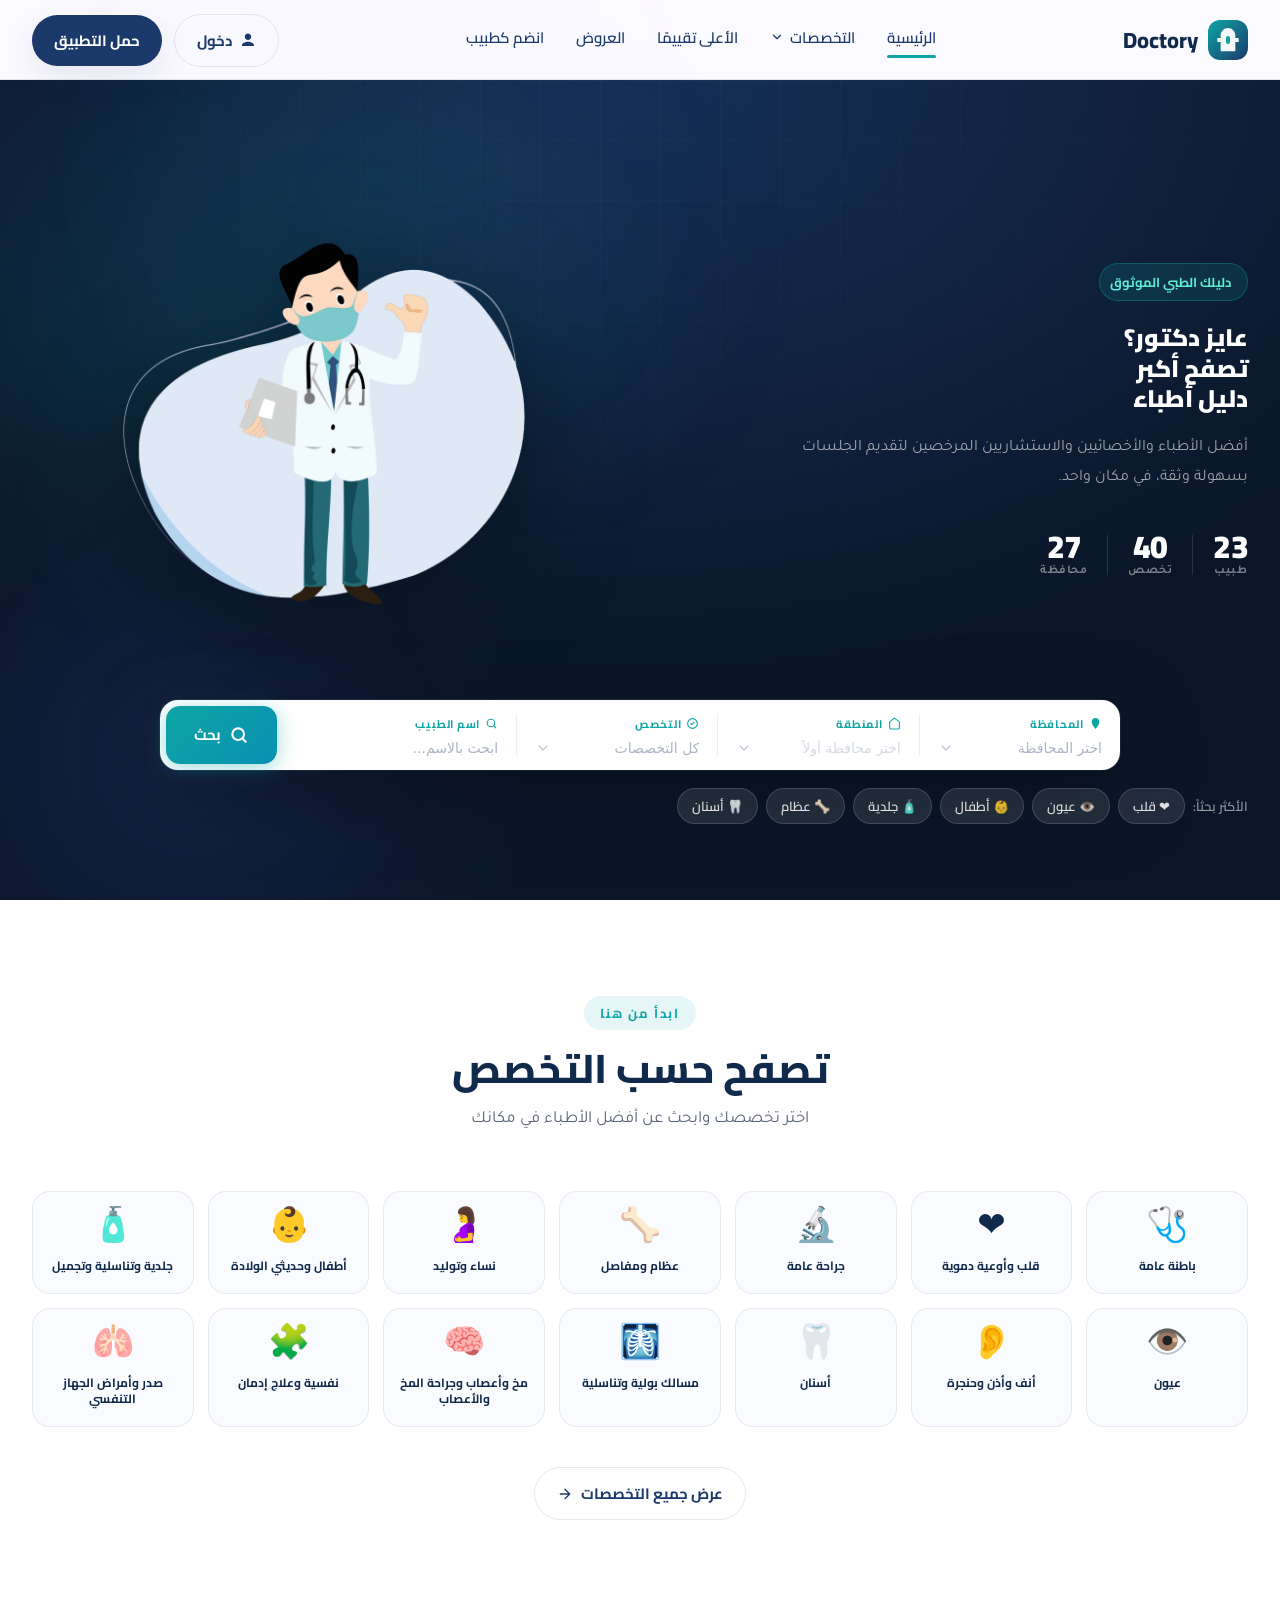
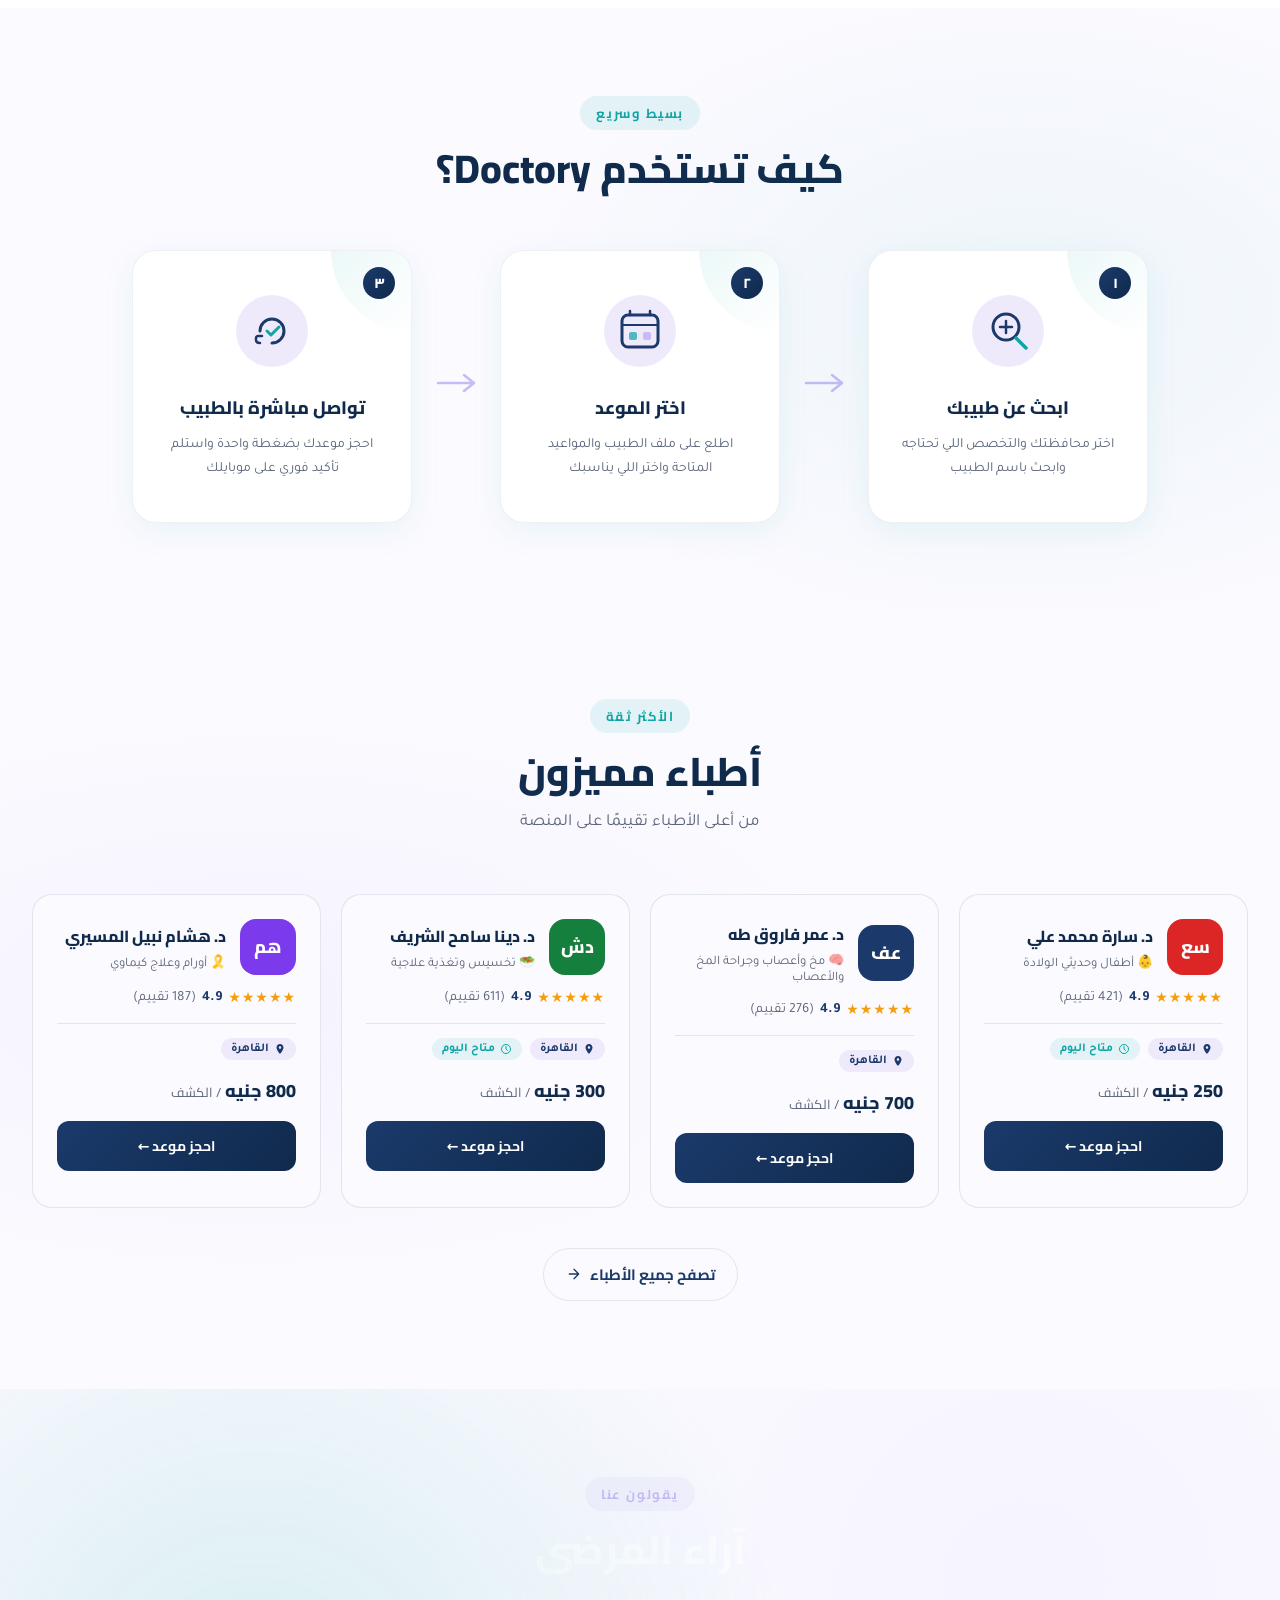
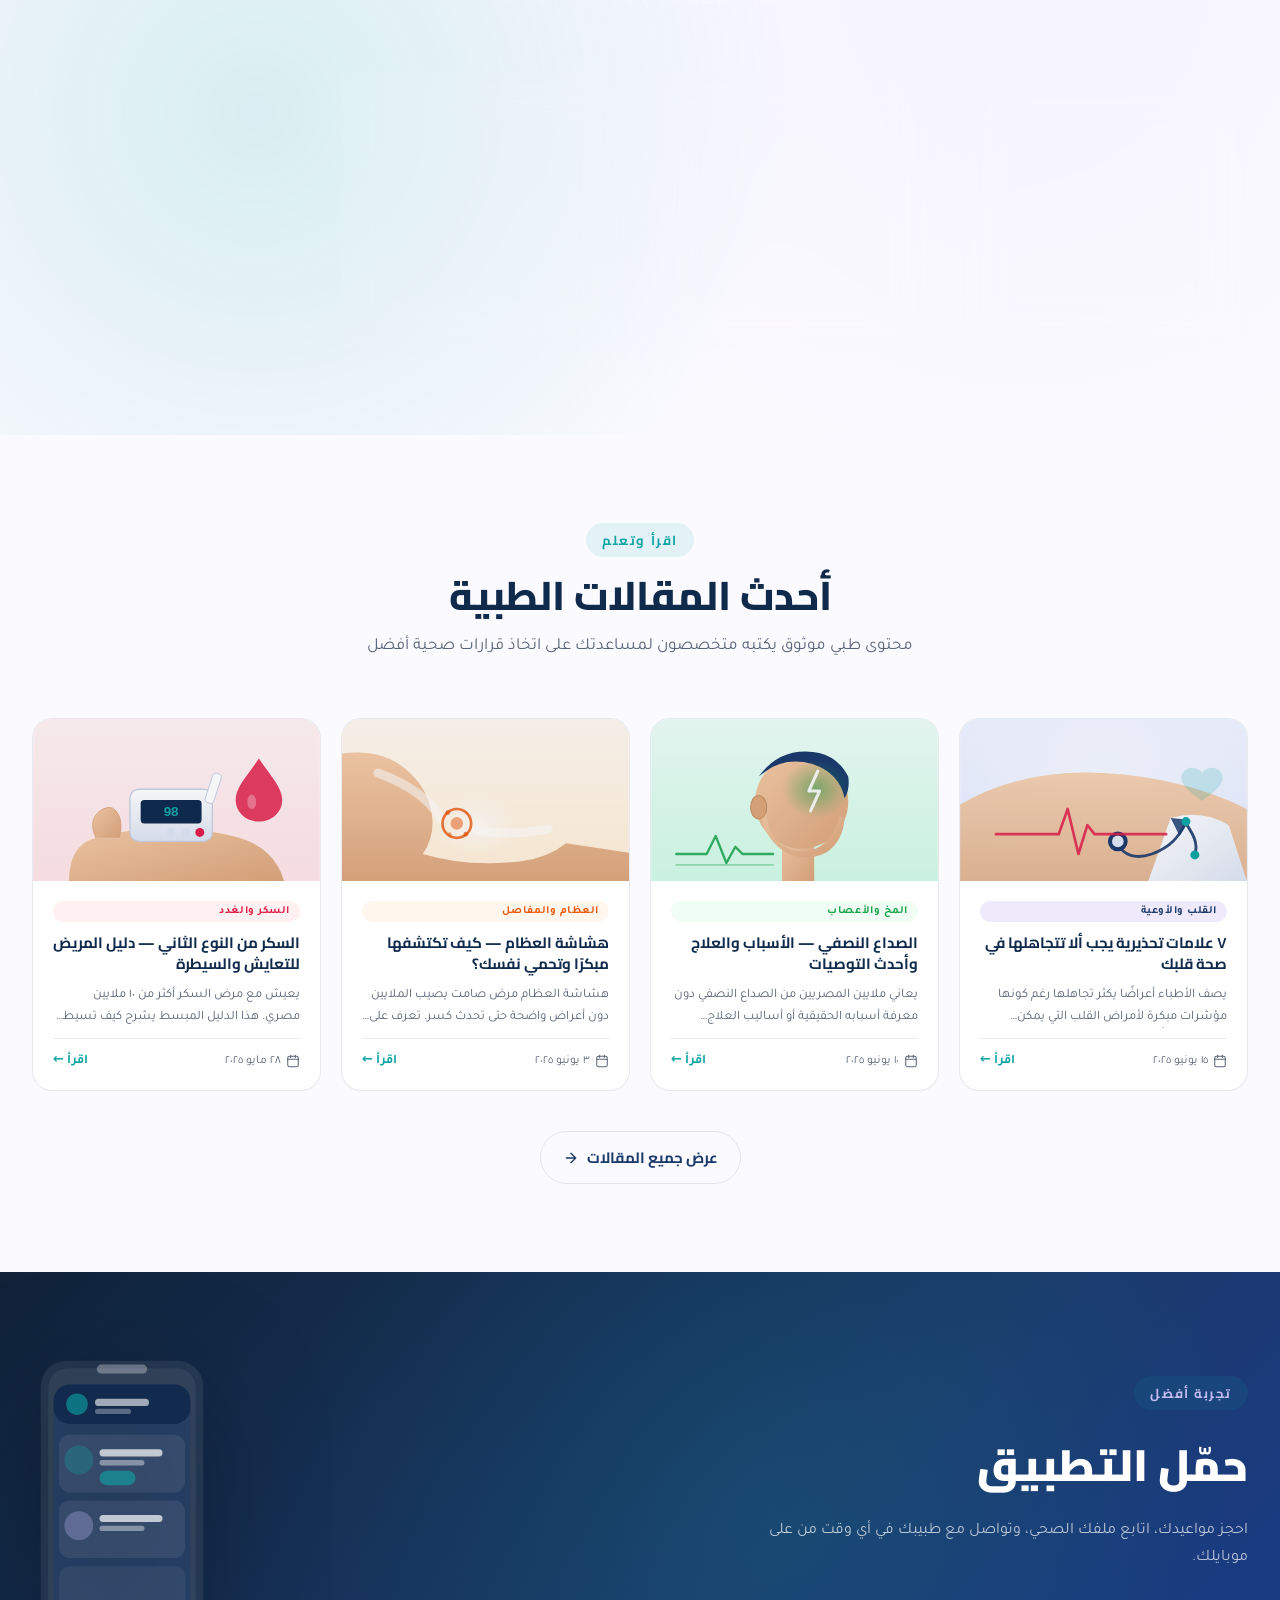
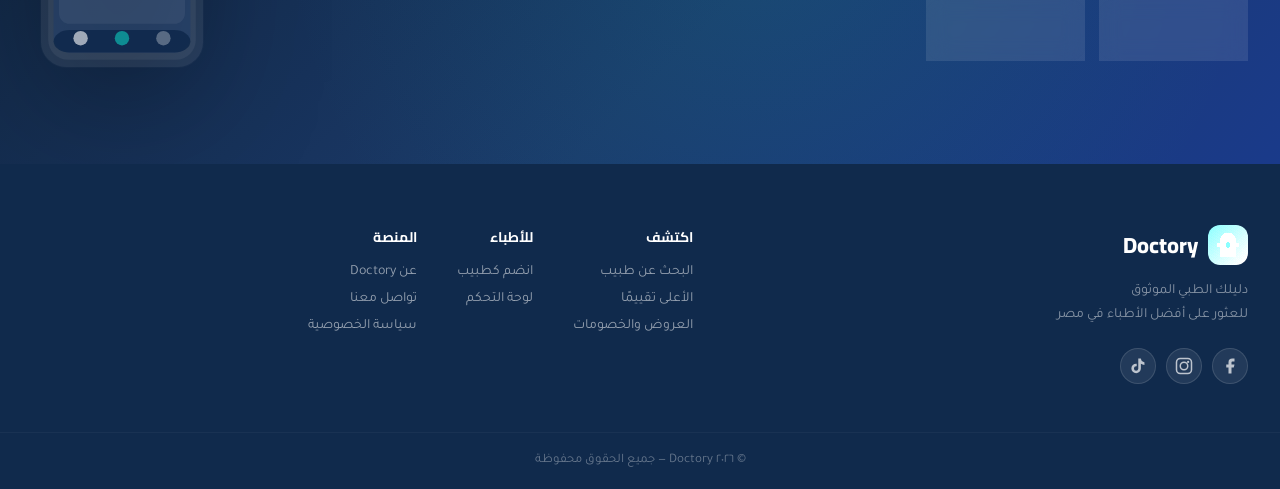
==== commit c08254af: "Add files via upload" ====
--- a/index.html
+++ b/index.html
@@ -8,7 +8,6 @@
 <link rel="preconnect" href="https://fonts.googleapis.com">
 <link href="https://fonts.googleapis.com/css2?family=Cairo:wght@400;600;700;800;900&family=Tajawal:wght@400;500;700&display=swap" rel="stylesheet">
 <link rel="stylesheet" href="css/style.css">
-<link rel="stylesheet" href="css/medservice-additions.css">
 </head>
 <body>
 
@@ -244,6 +243,5 @@
 <script src="js/site-runtime.js"></script>
 <script src="js/main.js"></script>
 <script src="js/home.js"></script>
-<script src="js/medservice-sections.js"></script>
 </body>
 </html>
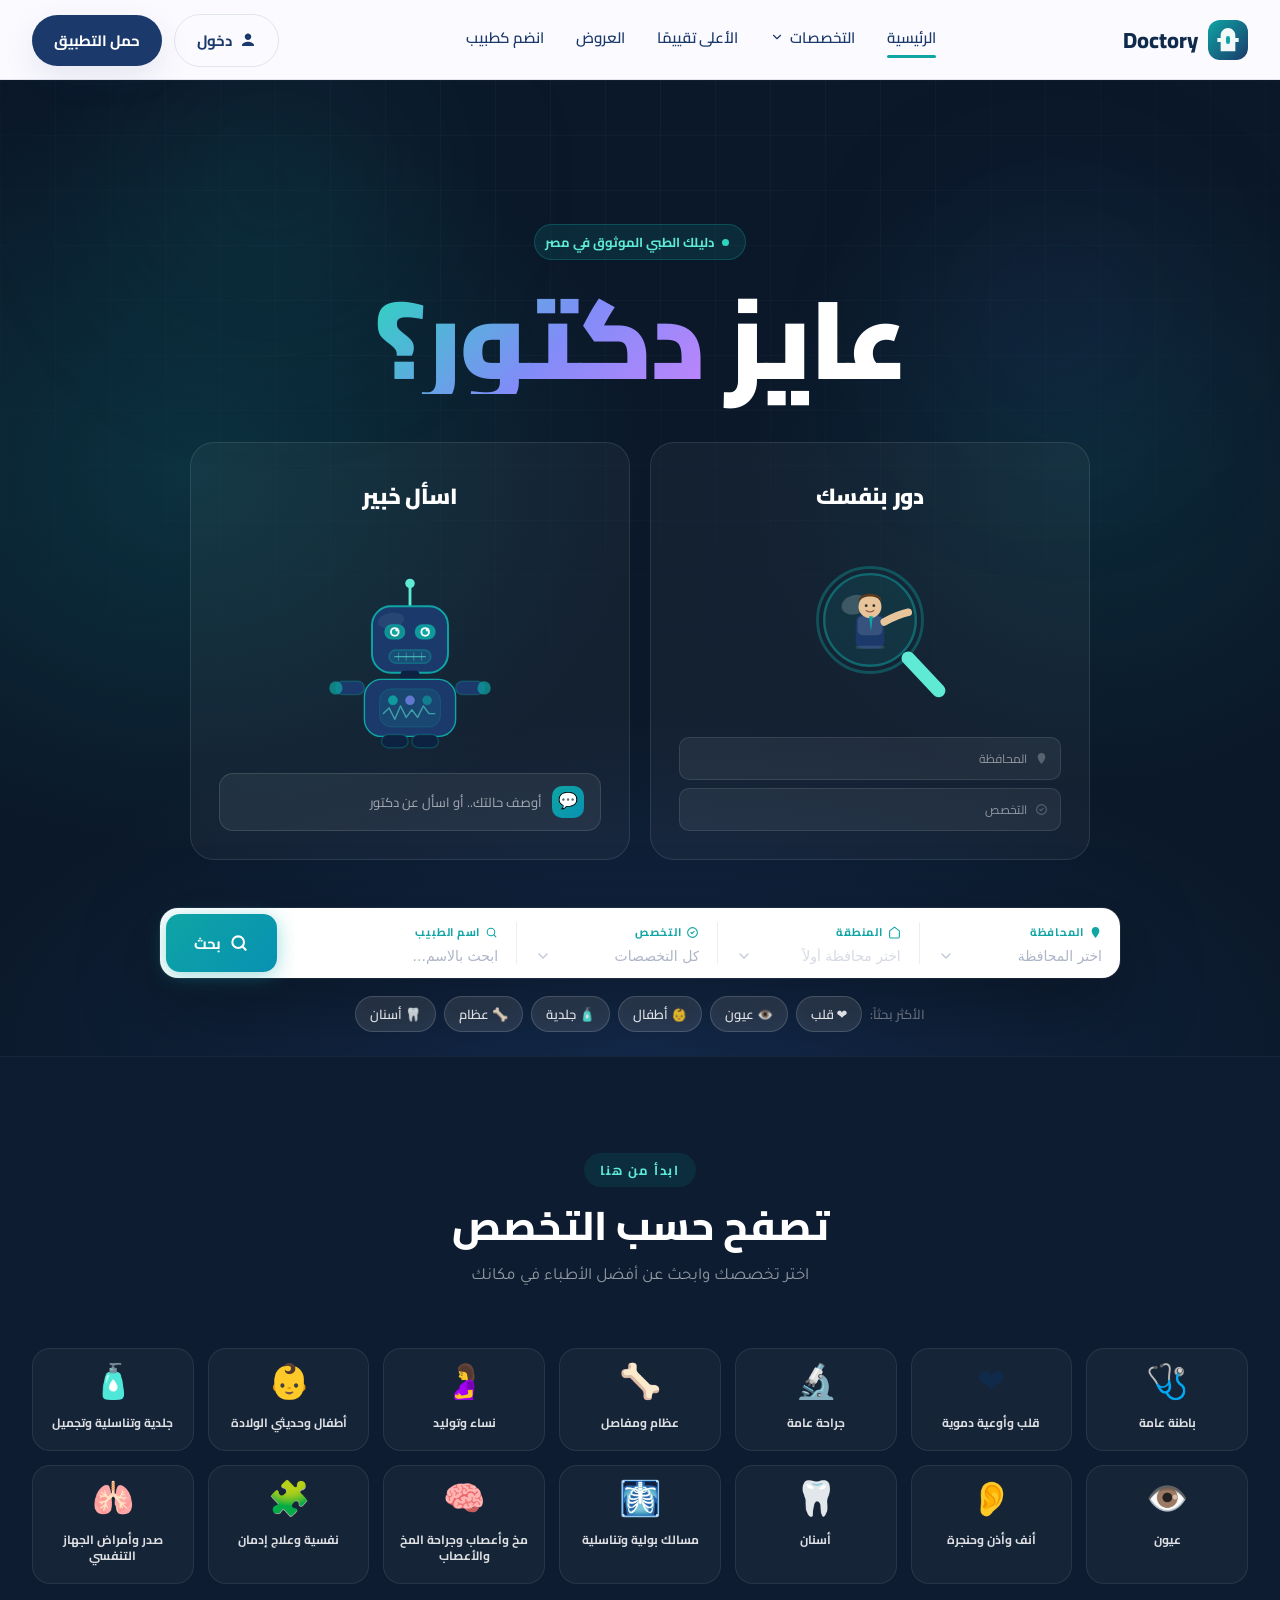
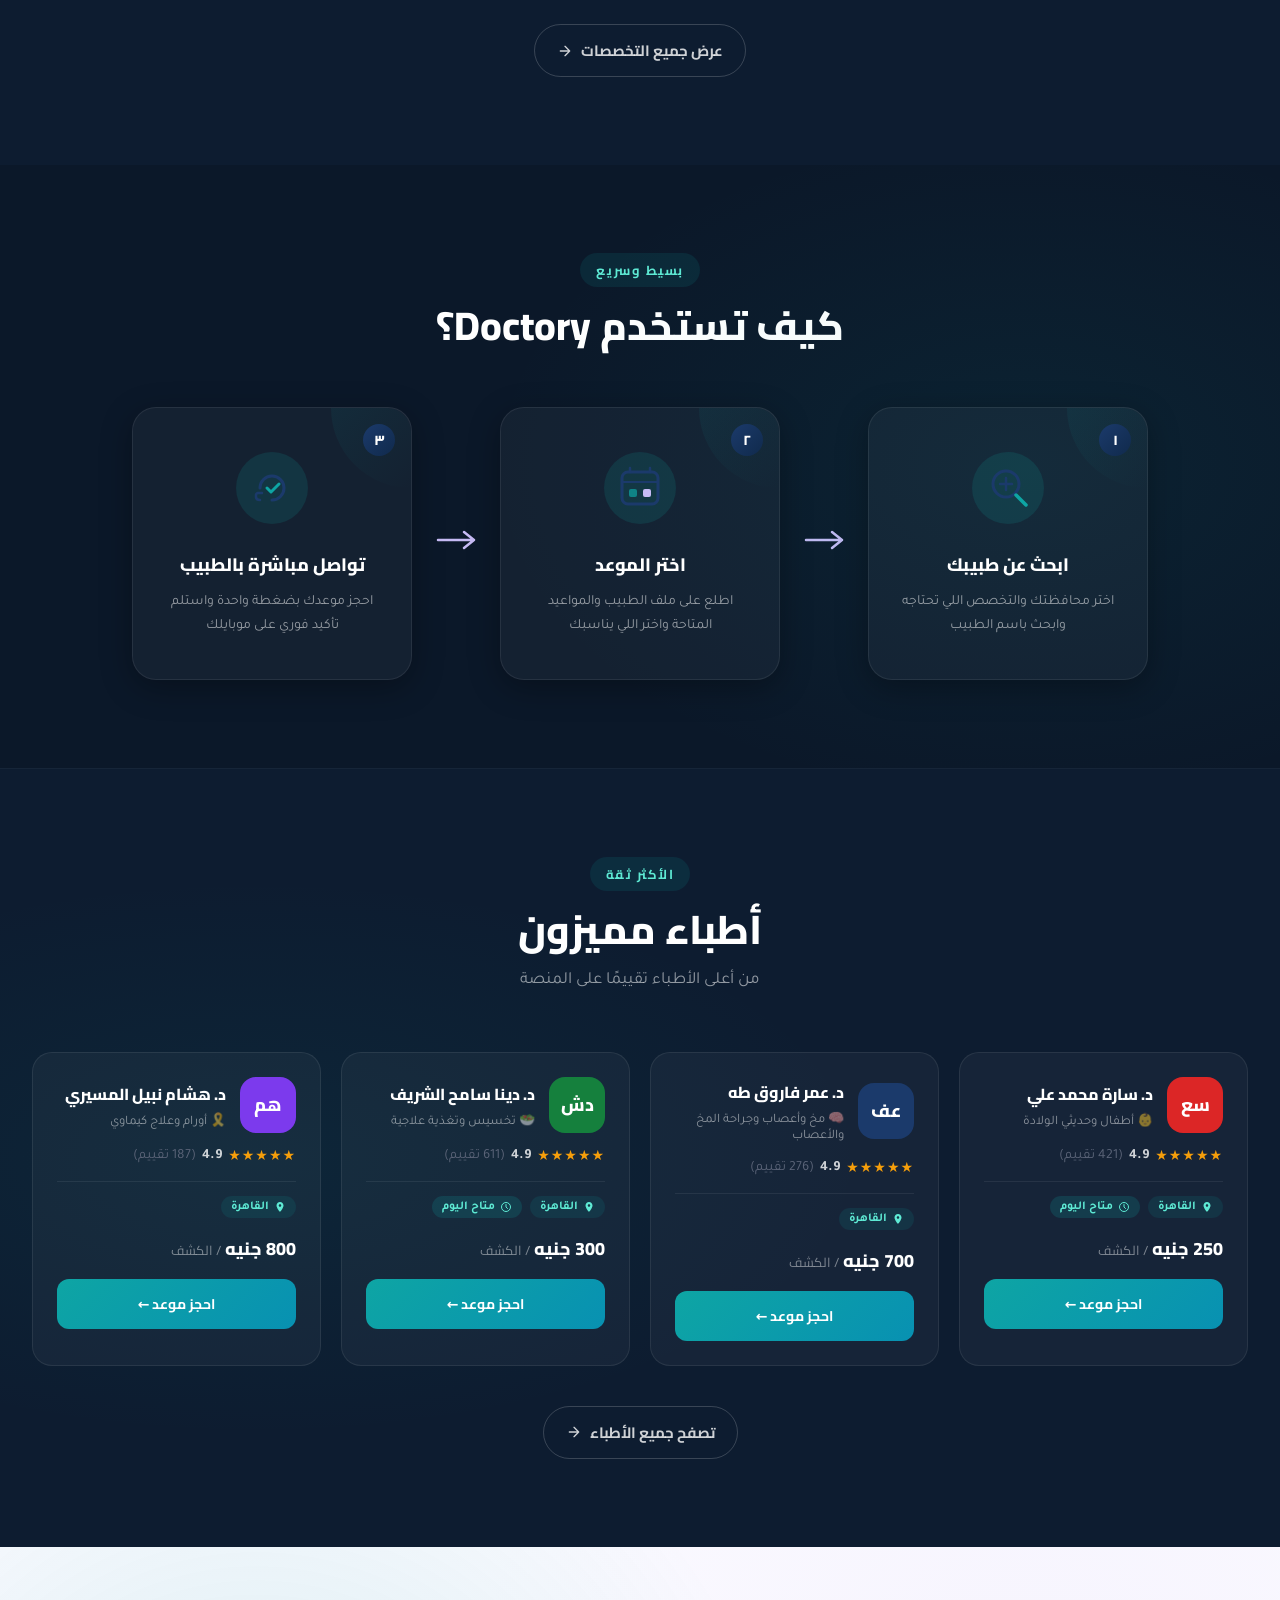
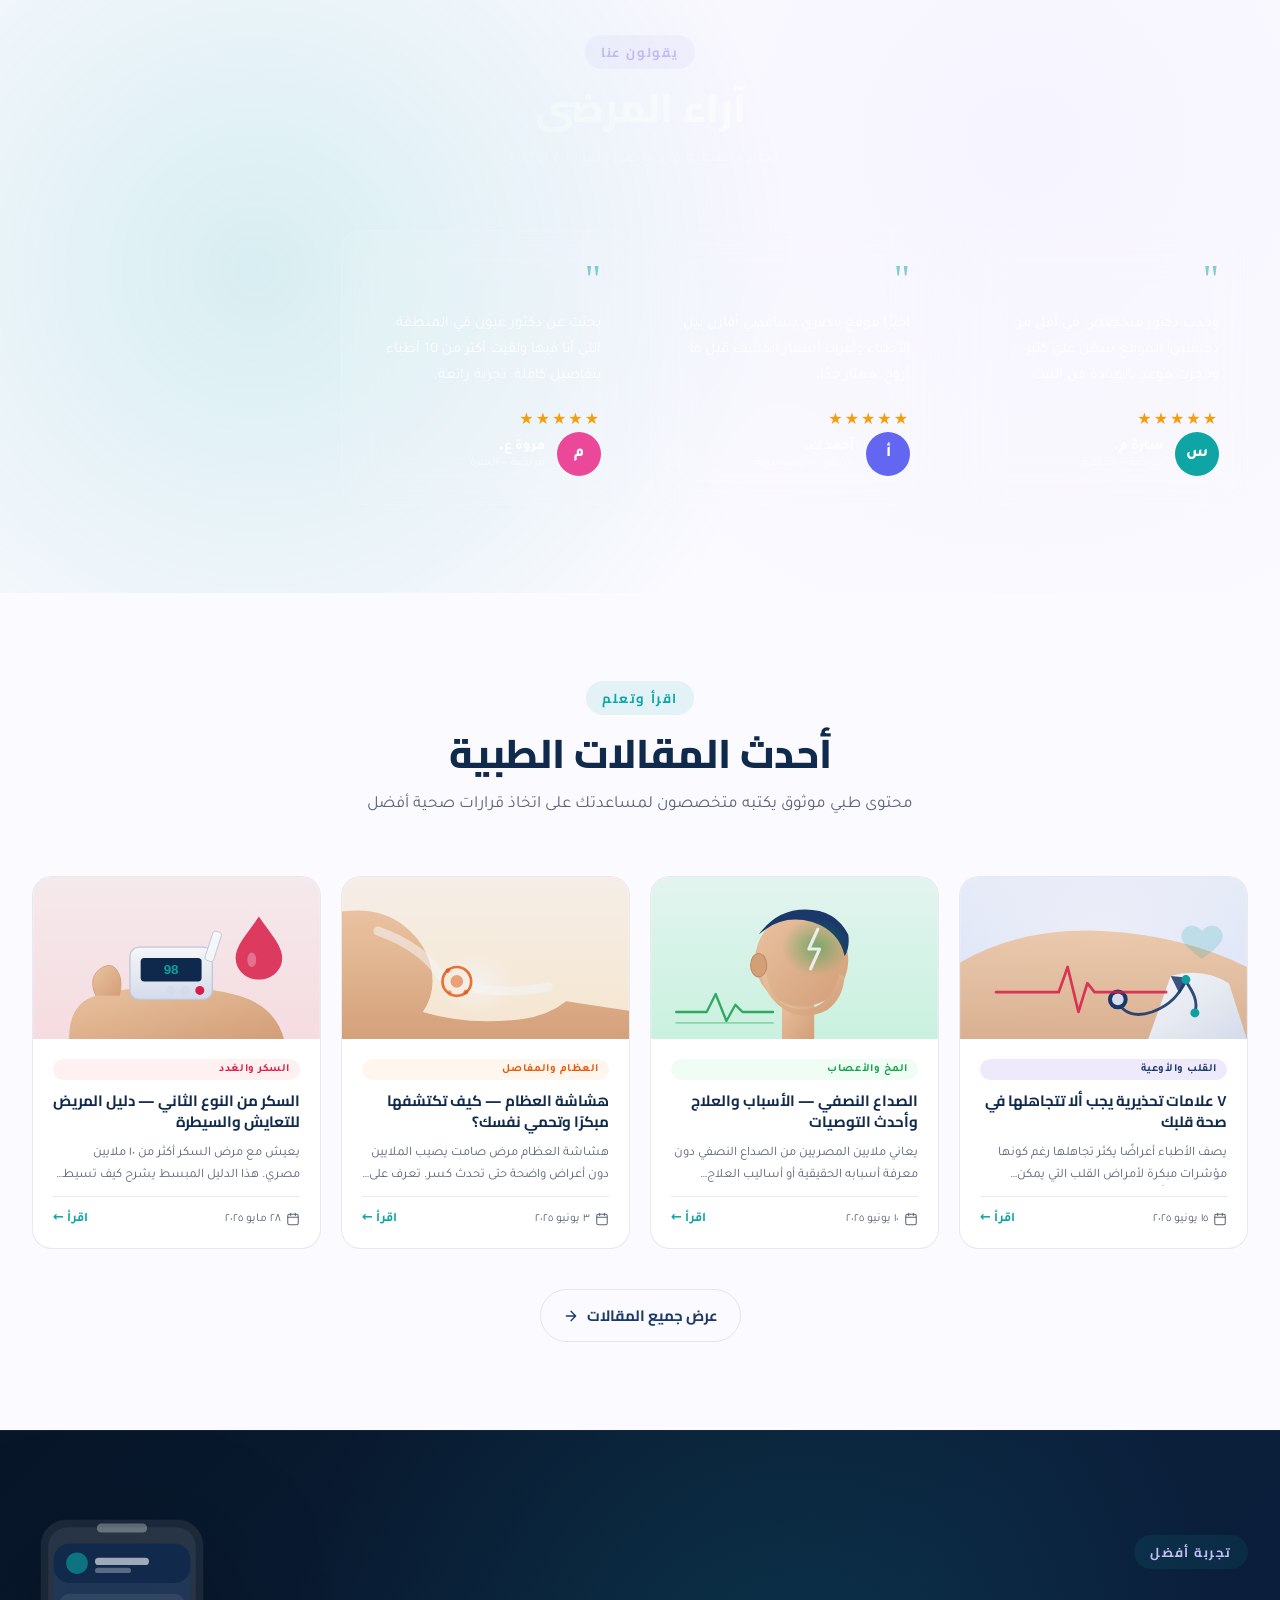
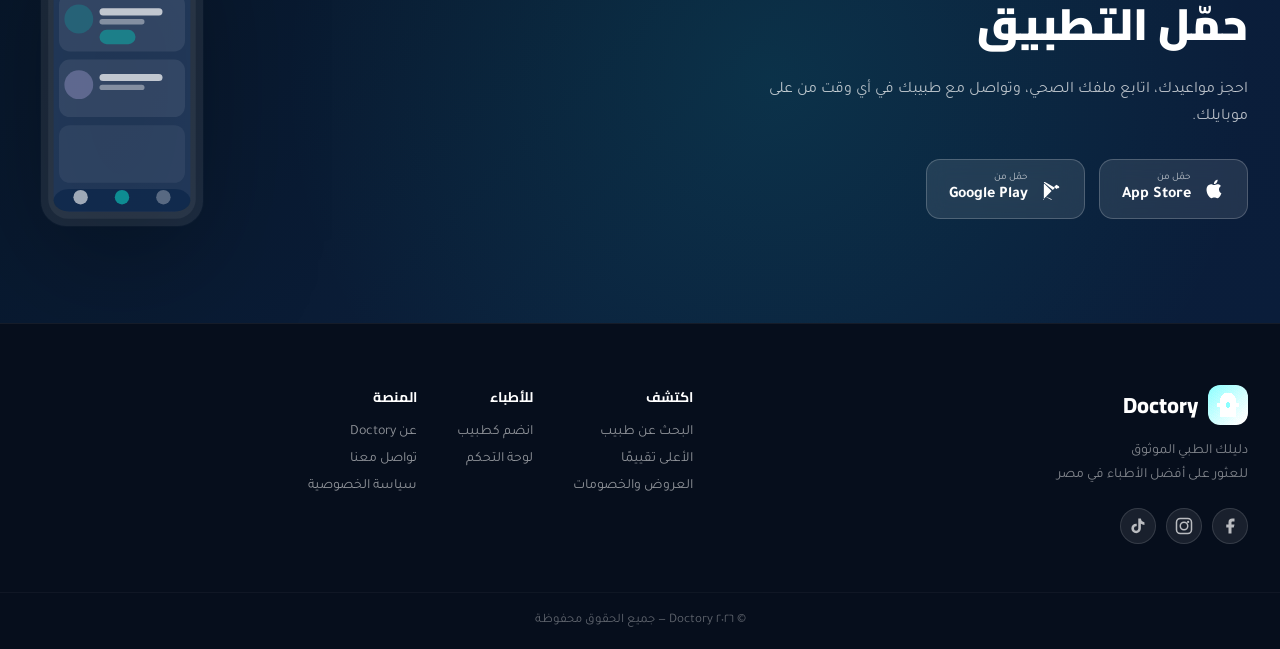
==== commit 399cf4a1: "Update index.html" ====
--- a/index.html
+++ b/index.html
@@ -8,6 +8,407 @@
 <link rel="preconnect" href="https://fonts.googleapis.com">
 <link href="https://fonts.googleapis.com/css2?family=Cairo:wght@400;600;700;800;900&family=Tajawal:wght@400;500;700&display=swap" rel="stylesheet">
 <link rel="stylesheet" href="css/style.css">
+<style>
+/* =========================================================
+   HERO V2 — "عايز دكتور؟" Centered Layout
+   ========================================================= */
+.hero-v2 {
+  position: relative;
+  background: #0b1829;
+  overflow: hidden;
+  padding-top: var(--nav-h);
+  min-height: 700px;
+}
+
+/* Background layers */
+.hero-v2__bg {
+  position: absolute;
+  inset: 0;
+  pointer-events: none;
+}
+.hero-v2__bg-mesh {
+  position: absolute;
+  inset: 0;
+  background:
+    radial-gradient(ellipse 55% 60% at 15% 40%, rgba(14,165,164,0.18) 0%, transparent 65%),
+    radial-gradient(ellipse 45% 55% at 85% 40%, rgba(14,165,164,0.12) 0%, transparent 60%),
+    radial-gradient(ellipse 80% 50% at 50% 100%, rgba(27,58,107,0.5) 0%, transparent 70%);
+}
+.hero-v2__grid {
+  position: absolute;
+  inset: 0;
+  background-image:
+    linear-gradient(rgba(255,255,255,0.03) 1px, transparent 1px),
+    linear-gradient(90deg, rgba(255,255,255,0.03) 1px, transparent 1px);
+  background-size: 55px 55px;
+  mask-image: radial-gradient(ellipse 100% 100% at 50% 0%, black 0%, transparent 85%);
+}
+.hero-v2__orb {
+  position: absolute;
+  border-radius: 50%;
+  filter: blur(90px);
+  animation: orbPulse 9s ease-in-out infinite;
+}
+.hero-v2__orb--1 { width: 420px; height: 320px; background: radial-gradient(circle, rgba(14,165,164,0.16), transparent 70%); top: -60px; left: 5%; animation-delay: 0s; }
+.hero-v2__orb--2 { width: 320px; height: 320px; background: radial-gradient(circle, rgba(99,102,241,0.12), transparent 70%); top: 80px; right: 5%; animation-delay: -4s; }
+@keyframes orbPulse {
+  0%,100% { opacity: 1; transform: scale(1); }
+  50% { opacity: 0.65; transform: scale(1.12) translateY(-12px); }
+}
+
+/* Main layout */
+.hero-v2__container {
+  position: relative;
+  z-index: 2;
+  max-width: 1280px;
+  margin: 0 auto;
+  padding: 0 32px;
+}
+
+/* Headline — big centered */
+.hero-v2__heading {
+  text-align: center;
+  padding-top: 64px;
+  padding-bottom: 48px;
+}
+.hero-v2__eyebrow {
+  display: inline-flex;
+  align-items: center;
+  gap: 8px;
+  background: rgba(14,165,164,0.14);
+  border: 1px solid rgba(14,165,164,0.3);
+  color: #5eead4;
+  font-family: var(--font-display);
+  font-size: 13px;
+  font-weight: 700;
+  padding: 5px 16px 5px 10px;
+  border-radius: 999px;
+  margin-bottom: 24px;
+  animation: fadeUp 0.6s ease both;
+}
+.hero-v2__eyebrow-dot {
+  width: 7px; height: 7px; border-radius: 50%;
+  background: #2dd4bf;
+  animation: dotPulse2 2.2s ease-in-out infinite;
+}
+@keyframes dotPulse2 {
+  0%,100% { box-shadow: 0 0 0 0 rgba(45,212,191,0.45); }
+  50% { box-shadow: 0 0 0 6px rgba(45,212,191,0); }
+}
+.hero-v2__title {
+  font-family: var(--font-display);
+  font-weight: 900;
+  font-size: clamp(54px, 9vw, 110px);
+  color: white;
+  line-height: 1.0;
+  letter-spacing: -0.03em;
+  margin-bottom: 0;
+  animation: fadeUp 0.7s 0.1s ease both;
+}
+.hero-v2__title span {
+  display: inline-block;
+  background: linear-gradient(135deg, #2dd4bf 0%, #818cf8 55%, #c084fc 100%);
+  -webkit-background-clip: text;
+  -webkit-text-fill-color: transparent;
+  background-clip: text;
+}
+
+/* Two-column action cards */
+.hero-v2__cards {
+  display: grid;
+  grid-template-columns: 1fr 1fr;
+  gap: 20px;
+  max-width: 900px;
+  margin: 0 auto 48px;
+  animation: fadeUp 0.7s 0.2s ease both;
+}
+
+.hero-action-card {
+  background: rgba(255,255,255,0.04);
+  border: 1.5px solid rgba(255,255,255,0.1);
+  border-radius: 24px;
+  padding: 32px 28px 28px;
+  text-align: center;
+  text-decoration: none;
+  color: white;
+  display: flex;
+  flex-direction: column;
+  align-items: center;
+  gap: 0;
+  transition: background 0.25s ease, border-color 0.25s ease, transform 0.25s cubic-bezier(0.22,1,0.36,1);
+  position: relative;
+  overflow: hidden;
+  cursor: pointer;
+}
+.hero-action-card::before {
+  content: '';
+  position: absolute;
+  inset: 0;
+  border-radius: inherit;
+  background: linear-gradient(160deg, rgba(14,165,164,0.1) 0%, rgba(99,102,241,0.06) 100%);
+  opacity: 0;
+  transition: opacity 0.25s;
+}
+.hero-action-card:hover {
+  border-color: rgba(14,165,164,0.5);
+  background: rgba(14,165,164,0.08);
+  transform: translateY(-4px);
+}
+.hero-action-card:hover::before { opacity: 1; }
+
+.hero-action-card__label {
+  font-family: var(--font-display);
+  font-size: 22px;
+  font-weight: 900;
+  color: white;
+  margin-bottom: 20px;
+  letter-spacing: -0.01em;
+}
+
+.hero-action-card__visual {
+  width: 100%;
+  max-width: 220px;
+  height: 180px;
+  display: flex;
+  align-items: flex-end;
+  justify-content: center;
+  margin-top: auto;
+}
+
+/* Robot SVG figure */
+.robot-figure {
+  animation: botFloat 4s ease-in-out infinite;
+}
+@keyframes botFloat {
+  0%,100% { transform: translateY(0); }
+  50% { transform: translateY(-10px); }
+}
+
+/* Search figure */
+.search-figure {
+  animation: searchFloat 4.5s ease-in-out infinite;
+  animation-delay: -2s;
+}
+@keyframes searchFloat {
+  0%,100% { transform: translateY(0); }
+  50% { transform: translateY(-8px); }
+}
+
+/* Sub-label / chat bar inside card */
+.hero-action-card__chat {
+  width: 100%;
+  background: rgba(255,255,255,0.06);
+  border: 1px solid rgba(255,255,255,0.12);
+  border-radius: 14px;
+  padding: 12px 16px;
+  display: flex;
+  align-items: center;
+  gap: 10px;
+  margin-top: 20px;
+  text-align: right;
+  transition: background 0.2s;
+}
+.hero-action-card:hover .hero-action-card__chat {
+  background: rgba(14,165,164,0.12);
+  border-color: rgba(14,165,164,0.3);
+}
+.hero-action-card__chat-icon {
+  width: 32px; height: 32px;
+  background: linear-gradient(135deg, #0ea5a4, #0891b2);
+  border-radius: 10px;
+  display: flex; align-items: center; justify-content: center;
+  flex-shrink: 0;
+  font-size: 16px;
+}
+.hero-action-card__chat-text {
+  font-size: 13px;
+  color: rgba(255,255,255,0.6);
+  font-family: var(--font-display);
+  flex: 1;
+}
+
+/* Search card inputs */
+.hero-action-card__search-preview {
+  width: 100%;
+  margin-top: 20px;
+  display: flex;
+  flex-direction: column;
+  gap: 8px;
+}
+.search-preview-row {
+  display: flex;
+  align-items: center;
+  gap: 8px;
+  background: rgba(255,255,255,0.06);
+  border: 1px solid rgba(255,255,255,0.1);
+  border-radius: 10px;
+  padding: 9px 12px;
+  font-size: 12px;
+  color: rgba(255,255,255,0.5);
+  font-family: var(--font-display);
+}
+.search-preview-row svg { flex-shrink: 0; opacity: 0.5; }
+
+/* Search bar below hero cards */
+.hero-v2__search-wrap {
+  position: relative;
+  z-index: 50;
+  max-width: 960px;
+  margin: 0 auto;
+  padding-bottom: 0;
+  margin-bottom: -36px;
+  animation: fadeUp 0.7s 0.35s ease both;
+}
+
+.hero-v2__quick {
+  display: flex;
+  align-items: center;
+  gap: 8px;
+  margin-top: 18px;
+  flex-wrap: wrap;
+  justify-content: center;
+  padding-bottom: 60px;
+}
+.hero-v2__quick-label {
+  font-size: 13px;
+  color: rgba(255,255,255,0.4);
+  font-family: var(--font-display);
+  font-weight: 600;
+  white-space: nowrap;
+}
+
+@keyframes fadeUp {
+  from { opacity: 0; transform: translateY(22px); }
+  to   { opacity: 1; transform: translateY(0); }
+}
+
+/* =========================================================
+   SECTIONS — Dark palette carried through
+   ========================================================= */
+
+/* Section base */
+.home-section-dark {
+  background: #0f1e35;
+  color: white;
+}
+.home-section-dark .section-head__eyebrow {
+  color: #5eead4;
+  background: rgba(14,165,164,0.12);
+}
+.home-section-dark .section-head__title { color: white; }
+.home-section-dark .section-head__sub { color: rgba(255,255,255,0.55); }
+
+/* Specialties section — deep navy */
+.specialties-section {
+  background: #0d1c30 !important;
+  padding-top: 96px !important;
+  border-top: 1px solid rgba(255,255,255,0.04);
+}
+.specialties-section .section-head__eyebrow {
+  color: #5eead4;
+  background: rgba(14,165,164,0.12);
+}
+.specialties-section .section-head__title { color: white; }
+.specialties-section .section-head__sub { color: rgba(255,255,255,0.55); }
+
+.spec-card {
+  background: rgba(255,255,255,0.04) !important;
+  border-color: rgba(255,255,255,0.08) !important;
+}
+.spec-card__name { color: rgba(255,255,255,0.85) !important; }
+.spec-card:hover {
+  background: rgba(14,165,164,0.1) !important;
+  border-color: rgba(14,165,164,0.35) !important;
+  box-shadow: 0 16px 40px rgba(14,165,164,0.18) !important;
+}
+.specialties-section .btn--ghost {
+  border-color: rgba(255,255,255,0.18);
+  color: rgba(255,255,255,0.8);
+}
+.specialties-section .btn--ghost:hover {
+  background: rgba(14,165,164,0.12);
+  color: #2dd4bf;
+  border-color: rgba(14,165,164,0.4);
+}
+
+/* How section */
+.how-section {
+  background: #0b1829 !important;
+}
+.how-section::before {
+  background: radial-gradient(ellipse 60% 80% at 80% 50%, rgba(14,165,164,0.08) 0%, transparent 70%) !important;
+}
+.how-section .section-head__eyebrow { color: #5eead4; background: rgba(14,165,164,0.12); }
+.how-section .section-head__title { color: white; }
+.how-section .section-head__sub { color: rgba(255,255,255,0.55); }
+
+.how-step {
+  background: rgba(255,255,255,0.04) !important;
+  border-color: rgba(255,255,255,0.08) !important;
+  box-shadow: 0 8px 32px rgba(0,0,0,0.3) !important;
+}
+.how-step:hover {
+  background: rgba(14,165,164,0.07) !important;
+  border-color: rgba(14,165,164,0.3) !important;
+  box-shadow: 0 28px 60px rgba(14,165,164,0.15) !important;
+}
+.how-step__title { color: white !important; }
+.how-step__desc { color: rgba(255,255,255,0.55) !important; }
+.how-step__icon circle[fill="var(--lilac-100)"] { fill: rgba(14,165,164,0.15); }
+
+/* Doctors section */
+.doctors-section {
+  background: #0d1c30 !important;
+  border-top: 1px solid rgba(255,255,255,0.04);
+}
+.doctors-section::before {
+  background: radial-gradient(ellipse 80% 60% at 20% 50%, rgba(14,165,164,0.07) 0%, transparent 60%) !important;
+}
+.doctors-section .section-head__eyebrow { color: #5eead4; background: rgba(14,165,164,0.12); }
+.doctors-section .section-head__title { color: white; }
+.doctors-section .section-head__sub { color: rgba(255,255,255,0.55); }
+
+.doctor-card {
+  background: rgba(255,255,255,0.04) !important;
+  border-color: rgba(255,255,255,0.08) !important;
+  color: white !important;
+}
+.doctor-card:hover {
+  box-shadow: 0 20px 50px rgba(14,165,164,0.15) !important;
+  border-color: rgba(14,165,164,0.35) !important;
+}
+.doctor-card__name { color: white !important; }
+.doctor-card__specialty { color: rgba(255,255,255,0.5) !important; }
+.doctor-card__rating { color: rgba(255,255,255,0.8) !important; }
+.doctor-card__divider { background: rgba(255,255,255,0.07) !important; }
+.doctor-card__badge { background: rgba(14,165,164,0.12) !important; color: #5eead4 !important; }
+.doctor-card__badge--teal { background: rgba(14,165,164,0.18) !important; }
+.doctor-card__price { color: white !important; }
+.doctor-card__price small { color: rgba(255,255,255,0.45) !important; }
+.doctor-card__cta { background: linear-gradient(135deg, #0ea5a4, #0891b2) !important; }
+.doctors-section .btn--ghost { border-color: rgba(255,255,255,0.18); color: rgba(255,255,255,0.8); }
+.doctors-section .btn--ghost:hover { background: rgba(14,165,164,0.12); color: #2dd4bf; border-color: rgba(14,165,164,0.4); }
+
+/* App CTA stays dark */
+.app-cta-section {
+  background: linear-gradient(135deg, #071628 0%, #0b1e3a 60%, #0a1d3a 100%) !important;
+  border-top: 1px solid rgba(255,255,255,0.04);
+}
+
+/* Footer stays dark */
+.site-footer { background: #060e1c !important; border-top: 1px solid rgba(255,255,255,0.06); }
+
+/* Responsive hero v2 */
+@media (max-width: 700px) {
+  .hero-v2__cards { grid-template-columns: 1fr; max-width: 420px; }
+  .hero-v2__title { font-size: clamp(48px, 15vw, 72px); }
+  .hero-action-card__visual { height: 140px; }
+}
+@media (max-width: 480px) {
+  .hero-v2__heading { padding-top: 40px; padding-bottom: 32px; }
+  .hero-v2__cards { gap: 14px; }
+}
+</style>
 </head>
 <body>
 
@@ -59,64 +460,161 @@
   </nav>
 </header>
 
-<!-- ===== Hero ===== -->
-<section class="hero">
-  <!-- Background layers -->
-  <div class="hero__mesh" aria-hidden="true"></div>
-  <div class="hero__glow hero__glow--1" aria-hidden="true"></div>
-  <div class="hero__glow hero__glow--2" aria-hidden="true"></div>
-  <div class="hero__glow hero__glow--3" aria-hidden="true"></div>
-  <div class="hero__grid-lines" aria-hidden="true"></div>
-
-  <div class="container">
-    <div class="hero__inner">
-
-      <!-- LEFT: Copy -->
-      <div class="hero__copy">
-        <div class="hero__badge" id="heroEyebrow">
-          <span class="hero__badge-dot"></span>
-          دليلك الطبي الموثوق في مصر
+<!-- ===== HERO V2 ===== -->
+<section class="hero-v2">
+  <!-- Background -->
+  <div class="hero-v2__bg" aria-hidden="true">
+    <div class="hero-v2__bg-mesh"></div>
+    <div class="hero-v2__grid"></div>
+    <div class="hero-v2__orb hero-v2__orb--1"></div>
+    <div class="hero-v2__orb hero-v2__orb--2"></div>
+  </div>
+
+  <div class="hero-v2__container">
+
+    <!-- Heading -->
+    <div class="hero-v2__heading">
+      <div class="hero-v2__eyebrow">
+        <span class="hero-v2__eyebrow-dot"></span>
+        دليلك الطبي الموثوق في مصر
+      </div>
+      <h1 class="hero-v2__title">عايز <span>دكتور؟</span></h1>
+    </div>
+
+    <!-- Two Action Cards -->
+    <div class="hero-v2__cards">
+
+      <!-- Card 1: دور بنفسك (Search) — RIGHT in RTL -->
+      <a href="search.html" class="hero-action-card">
+        <div class="hero-action-card__label">دور بنفسك</div>
+
+        <!-- Search man illustration -->
+        <div class="hero-action-card__visual">
+          <svg class="search-figure" viewBox="0 0 220 190" fill="none" xmlns="http://www.w3.org/2000/svg" style="width:100%;max-width:210px">
+            <!-- Big magnifier -->
+            <circle cx="110" cy="88" r="55" fill="none" stroke="rgba(14,165,164,0.35)" stroke-width="3"/>
+            <circle cx="110" cy="88" r="48" fill="rgba(14,165,164,0.12)" stroke="rgba(14,165,164,0.5)" stroke-width="2.5"/>
+            <!-- Lens glare -->
+            <ellipse cx="94" cy="72" rx="14" ry="10" fill="rgba(255,255,255,0.18)" transform="rotate(-15 94 72)"/>
+            <!-- Handle -->
+            <line x1="150" y1="128" x2="182" y2="162" stroke="#5eead4" stroke-width="14" stroke-linecap="round"/>
+            <!-- Person inside lens -->
+            <!-- Body -->
+            <rect x="95" y="82" width="30" height="36" rx="8" fill="#1B3A6B"/>
+            <!-- White shirt -->
+            <rect x="97" y="84" width="26" height="20" rx="5" fill="white" opacity="0.12"/>
+            <!-- Head -->
+            <circle cx="110" cy="74" r="12" fill="#e8c49a"/>
+            <!-- Hair -->
+            <path d="M98 71 C98 61 122 61 122 71 L122 68 C122 58 98 58 98 68Z" fill="#5a3a1a"/>
+            <!-- Face features -->
+            <circle cx="106" cy="73" r="1.5" fill="#333"/>
+            <circle cx="114" cy="73" r="1.5" fill="#333"/>
+            <path d="M106 78 Q110 81 114 78" stroke="#a06040" stroke-width="1.2" stroke-linecap="round" fill="none"/>
+            <!-- Tie -->
+            <path d="M109 84 L113 84 L111 100 Z" fill="#0ea5a4"/>
+            <!-- Arm holding magnifier - pointing right -->
+            <path d="M125 90 Q140 82 150 80" stroke="#e8c49a" stroke-width="8" stroke-linecap="round" fill="none"/>
+            <!-- Briefcase hint -->
+            <rect x="95" y="115" width="30" height="3" rx="1.5" fill="rgba(255,255,255,0.1)"/>
+          </svg>
         </div>
 
-        <h1 class="hero__title" id="heroTitle">
-          <span class="hero__title-line1">عايز دكتور؟</span>
-          <span class="hero__title-line2">
-            ابحث في<em class="hero__title-em"> أكبر دليل</em>
-          </span>
-          <span class="hero__title-line3">أطباء في مصر</span>
-        </h1>
-
-        <p class="hero__subtitle" id="heroSubtitle">
-          أفضل الأطباء والأخصائيين المرخصين — قارن التقييمات، اطلع على الأسعار، واحجز موعدك بثقة.
-        </p>
-
-        <div class="hero__stats" id="heroStats">
-          <div class="hero__stat">
-            <span class="hero__stat-num" id="statDoctors">—</span>
-            <span class="hero__stat-label">طبيب</span>
+        <!-- Search preview rows -->
+        <div class="hero-action-card__search-preview">
+          <div class="search-preview-row">
+            <svg width="13" height="13" viewBox="0 0 24 24" fill="none"><path d="M12 2C8.13 2 5 5.13 5 9c0 5.25 7 13 7 13s7-7.75 7-13c0-3.87-3.13-7-7-7z" fill="currentColor"/></svg>
+            المحافظة
           </div>
-          <div class="hero__stat-sep"></div>
-          <div class="hero__stat">
-            <span class="hero__stat-num" id="statSpecs">—</span>
-            <span class="hero__stat-label">تخصص</span>
-          </div>
-          <div class="hero__stat-sep"></div>
-          <div class="hero__stat">
-            <span class="hero__stat-num" id="statGovs">٢٧</span>
-            <span class="hero__stat-label">محافظة</span>
+          <div class="search-preview-row">
+            <svg width="13" height="13" viewBox="0 0 24 24" fill="none"><path d="M9 12l2 2 4-4m6 2a9 9 0 1 1-18 0 9 9 0 0 1 18 0z" stroke="currentColor" stroke-width="2" stroke-linecap="round" stroke-linejoin="round"/></svg>
+            التخصص
           </div>
         </div>
-      </div>
-
-      <!-- RIGHT: Doctor image -->
-      <div class="hero__visual" aria-hidden="true">
-        <img src="assets/doctor-hero.png" alt="" class="hero__doctor-img">
-      </div>
-
-    </div><!-- /hero__inner -->
-
-    <!-- Search Bar — outside grid, full width below -->
-    <div class="hero__search-wrap">
+      </a>
+
+      <!-- Card 2: اسأل خبير (AI Chat) — LEFT in RTL -->
+      <a href="#" class="hero-action-card" id="aiChatBtn">
+        <div class="hero-action-card__label">اسأل خبير</div>
+
+        <!-- Robot illustration -->
+        <div class="hero-action-card__visual">
+          <svg class="robot-figure" viewBox="0 0 200 190" fill="none" xmlns="http://www.w3.org/2000/svg" style="width:100%;max-width:190px">
+            <!-- Antenna -->
+            <line x1="100" y1="15" x2="100" y2="35" stroke="#5eead4" stroke-width="3" stroke-linecap="round"/>
+            <circle cx="100" cy="11" r="5" fill="#5eead4"/>
+            <!-- Head -->
+            <rect x="60" y="35" width="80" height="70" rx="20" fill="#1B3A6B" stroke="#0ea5a4" stroke-width="2"/>
+            <!-- Head glare -->
+            <ellipse cx="80" cy="50" rx="14" ry="8" fill="rgba(255,255,255,0.06)" transform="rotate(-10 80 50)"/>
+            <!-- Eyes — glowing blue -->
+            <rect x="73" y="54" width="22" height="16" rx="8" fill="#0ea5a4" opacity="0.9"/>
+            <rect x="73" y="54" width="22" height="16" rx="8" fill="url(#eyeGlow)"/>
+            <circle cx="84" cy="62" r="5" fill="white" opacity="0.95"/>
+            <circle cx="84" cy="62" r="3" fill="#0ea5a4"/>
+            <circle cx="86" cy="60" r="1.5" fill="white"/>
+
+            <rect x="105" y="54" width="22" height="16" rx="8" fill="#0ea5a4" opacity="0.9"/>
+            <circle cx="116" cy="62" r="5" fill="white" opacity="0.95"/>
+            <circle cx="116" cy="62" r="3" fill="#0ea5a4"/>
+            <circle cx="118" cy="60" r="1.5" fill="white"/>
+
+            <!-- Mouth speaker grill -->
+            <rect x="78" y="81" width="44" height="14" rx="7" fill="rgba(14,165,164,0.2)" stroke="rgba(14,165,164,0.4)" stroke-width="1.5"/>
+            <line x1="84" y1="88" x2="116" y2="88" stroke="#5eead4" stroke-width="1.5" stroke-linecap="round" opacity="0.6"/>
+            <line x1="88" y1="84" x2="88" y2="92" stroke="#5eead4" stroke-width="1" stroke-linecap="round" opacity="0.4"/>
+            <line x1="96" y1="84" x2="96" y2="92" stroke="#5eead4" stroke-width="1" stroke-linecap="round" opacity="0.4"/>
+            <line x1="104" y1="84" x2="104" y2="92" stroke="#5eead4" stroke-width="1" stroke-linecap="round" opacity="0.4"/>
+            <line x1="112" y1="84" x2="112" y2="92" stroke="#5eead4" stroke-width="1" stroke-linecap="round" opacity="0.4"/>
+
+            <!-- Neck -->
+            <rect x="90" y="103" width="20" height="10" rx="4" fill="#0d2240"/>
+
+            <!-- Body -->
+            <rect x="52" y="112" width="96" height="60" rx="18" fill="#1B3A6B" stroke="#0ea5a4" stroke-width="1.5"/>
+            <!-- Chest panel -->
+            <rect x="68" y="122" width="64" height="40" rx="12" fill="rgba(14,165,164,0.12)" stroke="rgba(14,165,164,0.25)" stroke-width="1"/>
+            <!-- Chest lights -->
+            <circle cx="82" cy="134" r="5" fill="#0ea5a4" opacity="0.8"/>
+            <circle cx="82" cy="134" r="5" fill="#0ea5a4">
+              <animate attributeName="opacity" values="0.8;0.3;0.8" dur="2s" repeatCount="indefinite"/>
+            </circle>
+            <circle cx="100" cy="134" r="5" fill="#818cf8" opacity="0.7"/>
+            <circle cx="118" cy="134" r="5" fill="#0ea5a4" opacity="0.6"/>
+            <!-- Waveform on chest -->
+            <polyline points="72,148 78,142 84,154 90,140 96,152 102,144 108,152 114,140 120,148 126,148" stroke="#5eead4" stroke-width="1.5" fill="none" stroke-linecap="round" stroke-linejoin="round" opacity="0.55"/>
+
+            <!-- Arms -->
+            <rect x="22" y="114" width="30" height="14" rx="7" fill="#1B3A6B" stroke="rgba(14,165,164,0.3)" stroke-width="1.5"/>
+            <rect x="148" y="114" width="30" height="14" rx="7" fill="#1B3A6B" stroke="rgba(14,165,164,0.3)" stroke-width="1.5"/>
+            <!-- Hands -->
+            <circle cx="22" cy="121" r="7" fill="#0ea5a4" opacity="0.7"/>
+            <circle cx="178" cy="121" r="7" fill="#0ea5a4" opacity="0.7"/>
+
+            <!-- Feet -->
+            <rect x="70" y="170" width="28" height="14" rx="7" fill="#0d2240" stroke="rgba(14,165,164,0.3)" stroke-width="1.5"/>
+            <rect x="102" y="170" width="28" height="14" rx="7" fill="#0d2240" stroke="rgba(14,165,164,0.3)" stroke-width="1.5"/>
+
+            <!-- Eye glow filter -->
+            <defs>
+              <radialGradient id="eyeGlow" cx="50%" cy="50%" r="50%">
+                <stop offset="0%" stop-color="#5eead4" stop-opacity="0.4"/>
+                <stop offset="100%" stop-color="transparent"/>
+              </radialGradient>
+            </defs>
+          </svg>
+        </div>
+
+        <!-- Chat bar -->
+        <div class="hero-action-card__chat">
+          <div class="hero-action-card__chat-icon">💬</div>
+          <span class="hero-action-card__chat-text">أوصف حالتك.. أو اسأل عن دكتور</span>
+        </div>
+      </a>
+    </div>
+
+    <!-- Search Bar -->
+    <div class="hero-v2__search-wrap">
       <form class="search-bar" id="search" aria-label="بحث عن طبيب">
         <div class="search-bar__field" data-field="governorate">
           <label for="governorate">
@@ -177,8 +675,8 @@
       </form>
 
       <!-- Quick specialty pills -->
-      <div class="hero__quick" id="heroQuickPills">
-        <span class="hero__quick-label">الأكثر بحثاً:</span>
+      <div class="hero-v2__quick">
+        <span class="hero-v2__quick-label">الأكثر بحثاً:</span>
         <a href="search.html?specialty=%D9%82%D9%84%D8%A8+%D9%88%D8%A3%D9%88%D8%B9%D9%8A%D8%A9+%D8%AF%D9%85%D9%88%D9%8A%D8%A9" class="quick-pill">❤️ قلب</a>
         <a href="search.html?specialty=%D8%B9%D9%8A%D9%88%D9%86" class="quick-pill">👁️ عيون</a>
         <a href="search.html?specialty=%D8%A3%D8%B7%D9%81%D8%A7%D9%84+%D9%88%D8%AD%D8%AF%D9%8A%D8%AB%D9%8A+%D8%A7%D9%84%D9%88%D9%84%D8%A7%D8%AF%D8%A9" class="quick-pill">👶 أطفال</a>
@@ -186,8 +684,8 @@
         <a href="search.html?specialty=%D8%B9%D8%B8%D8%A7%D9%85+%D9%88%D9%85%D9%81%D8%A7%D8%B5%D9%84" class="quick-pill">🦴 عظام</a>
         <a href="search.html?specialty=%D8%A3%D8%B3%D9%86%D8%A7%D9%86" class="quick-pill">🦷 أسنان</a>
       </div>
-    </div><!-- /hero__search-wrap -->
-  </div><!-- /container -->
+    </div>
+  </div>
 </section>
 
 <!-- ===== Dynamic Sections ===== -->
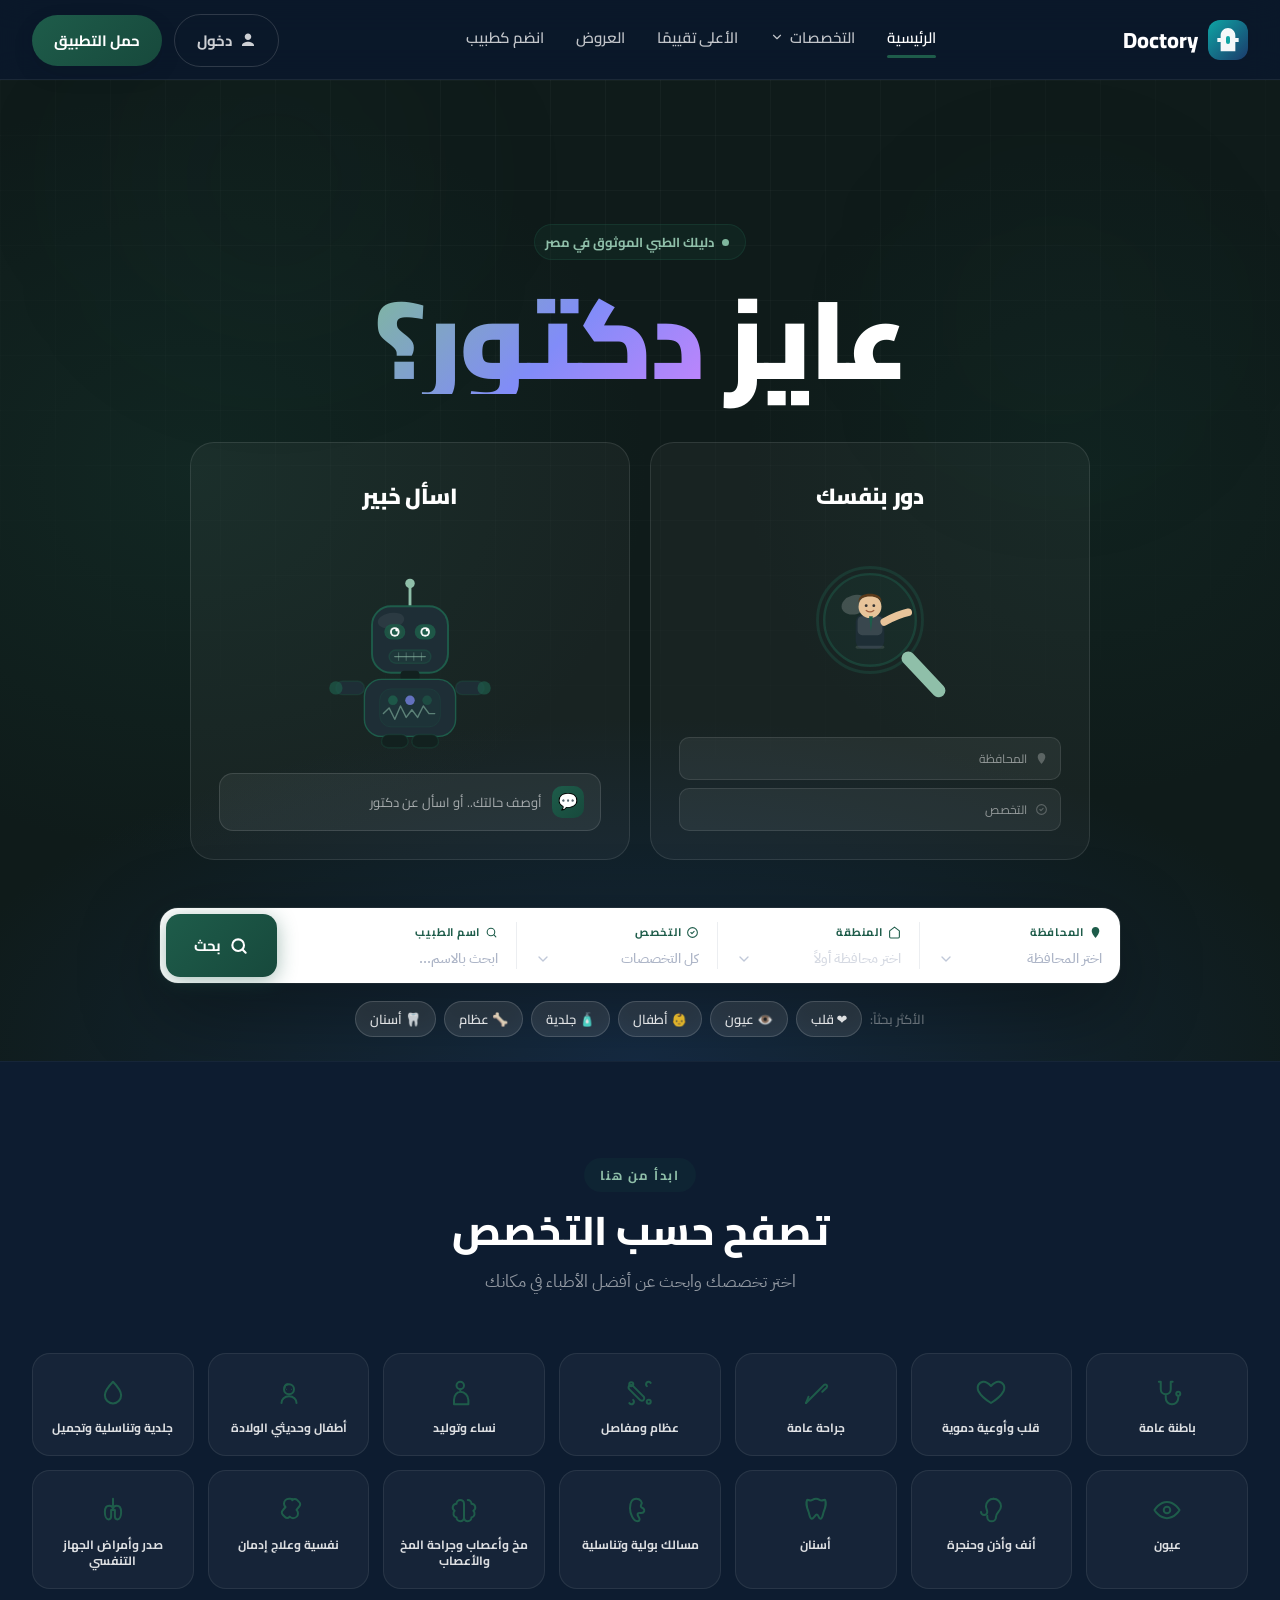
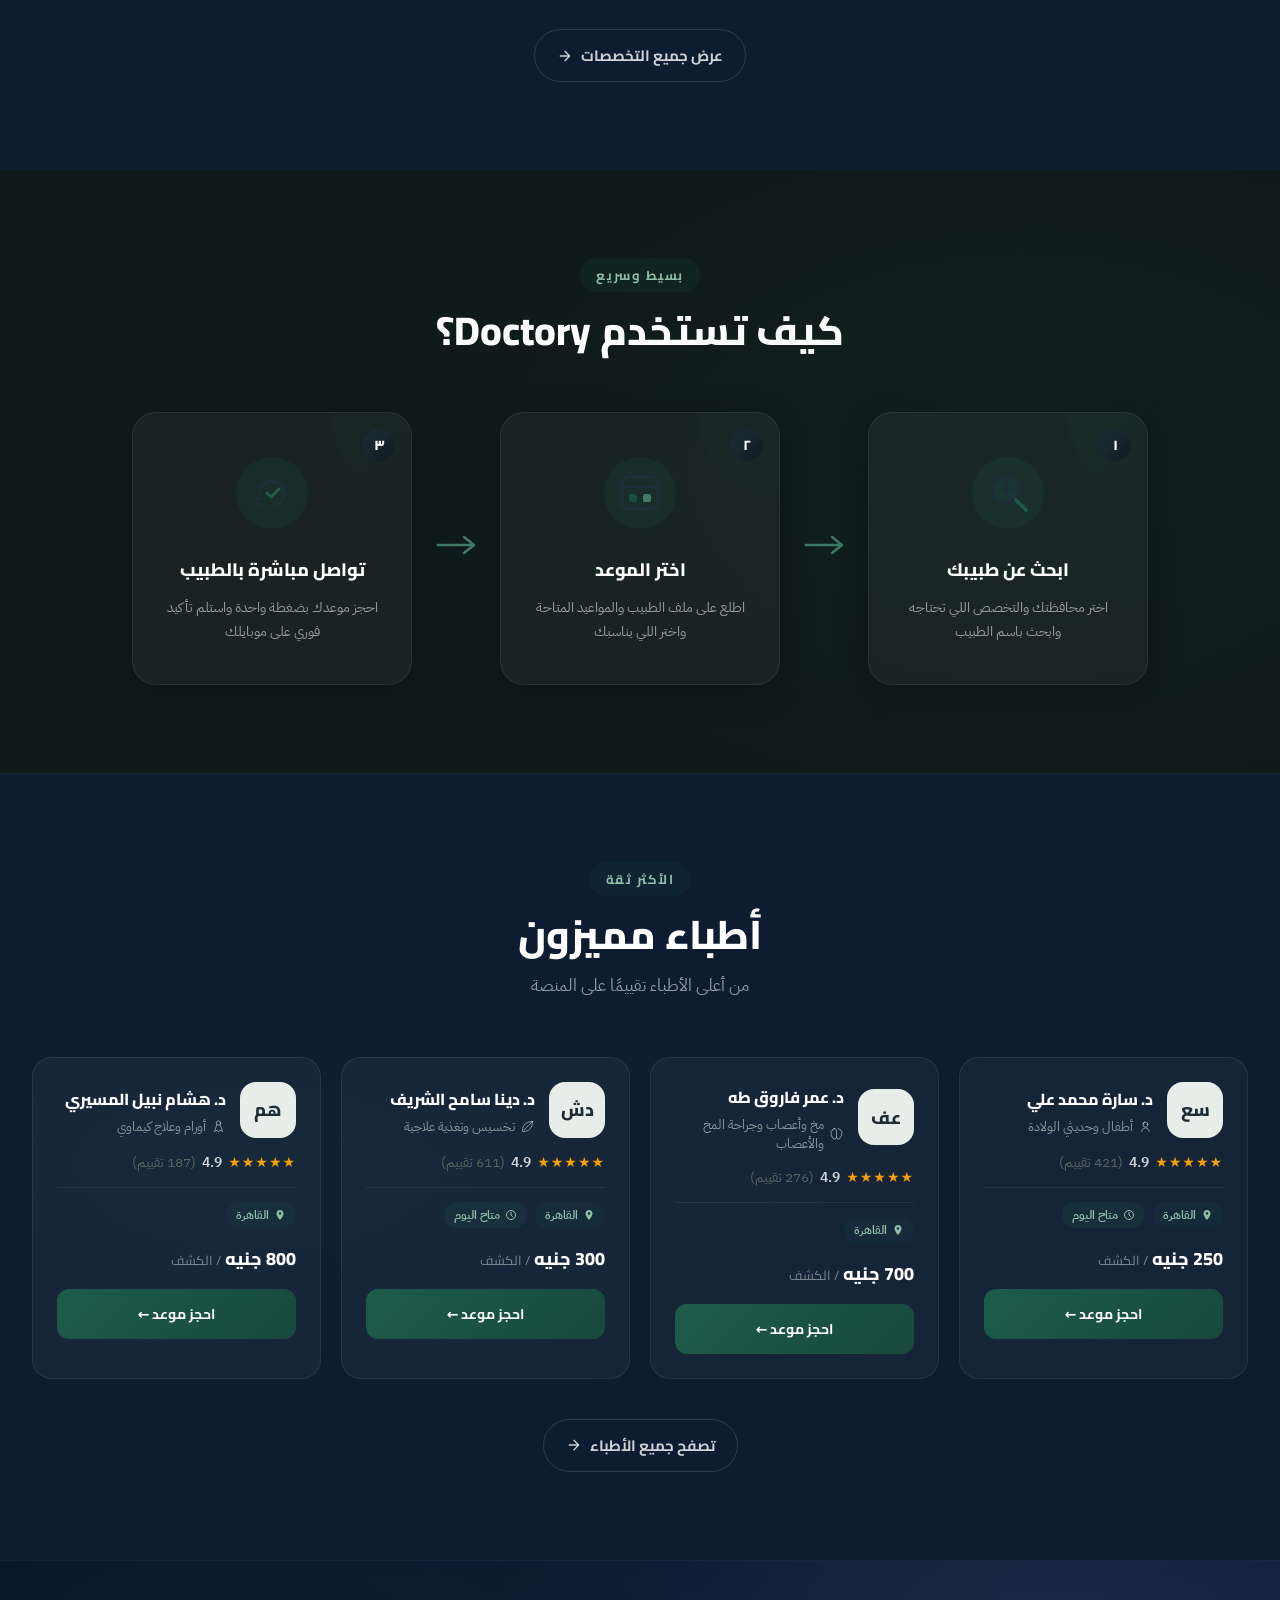
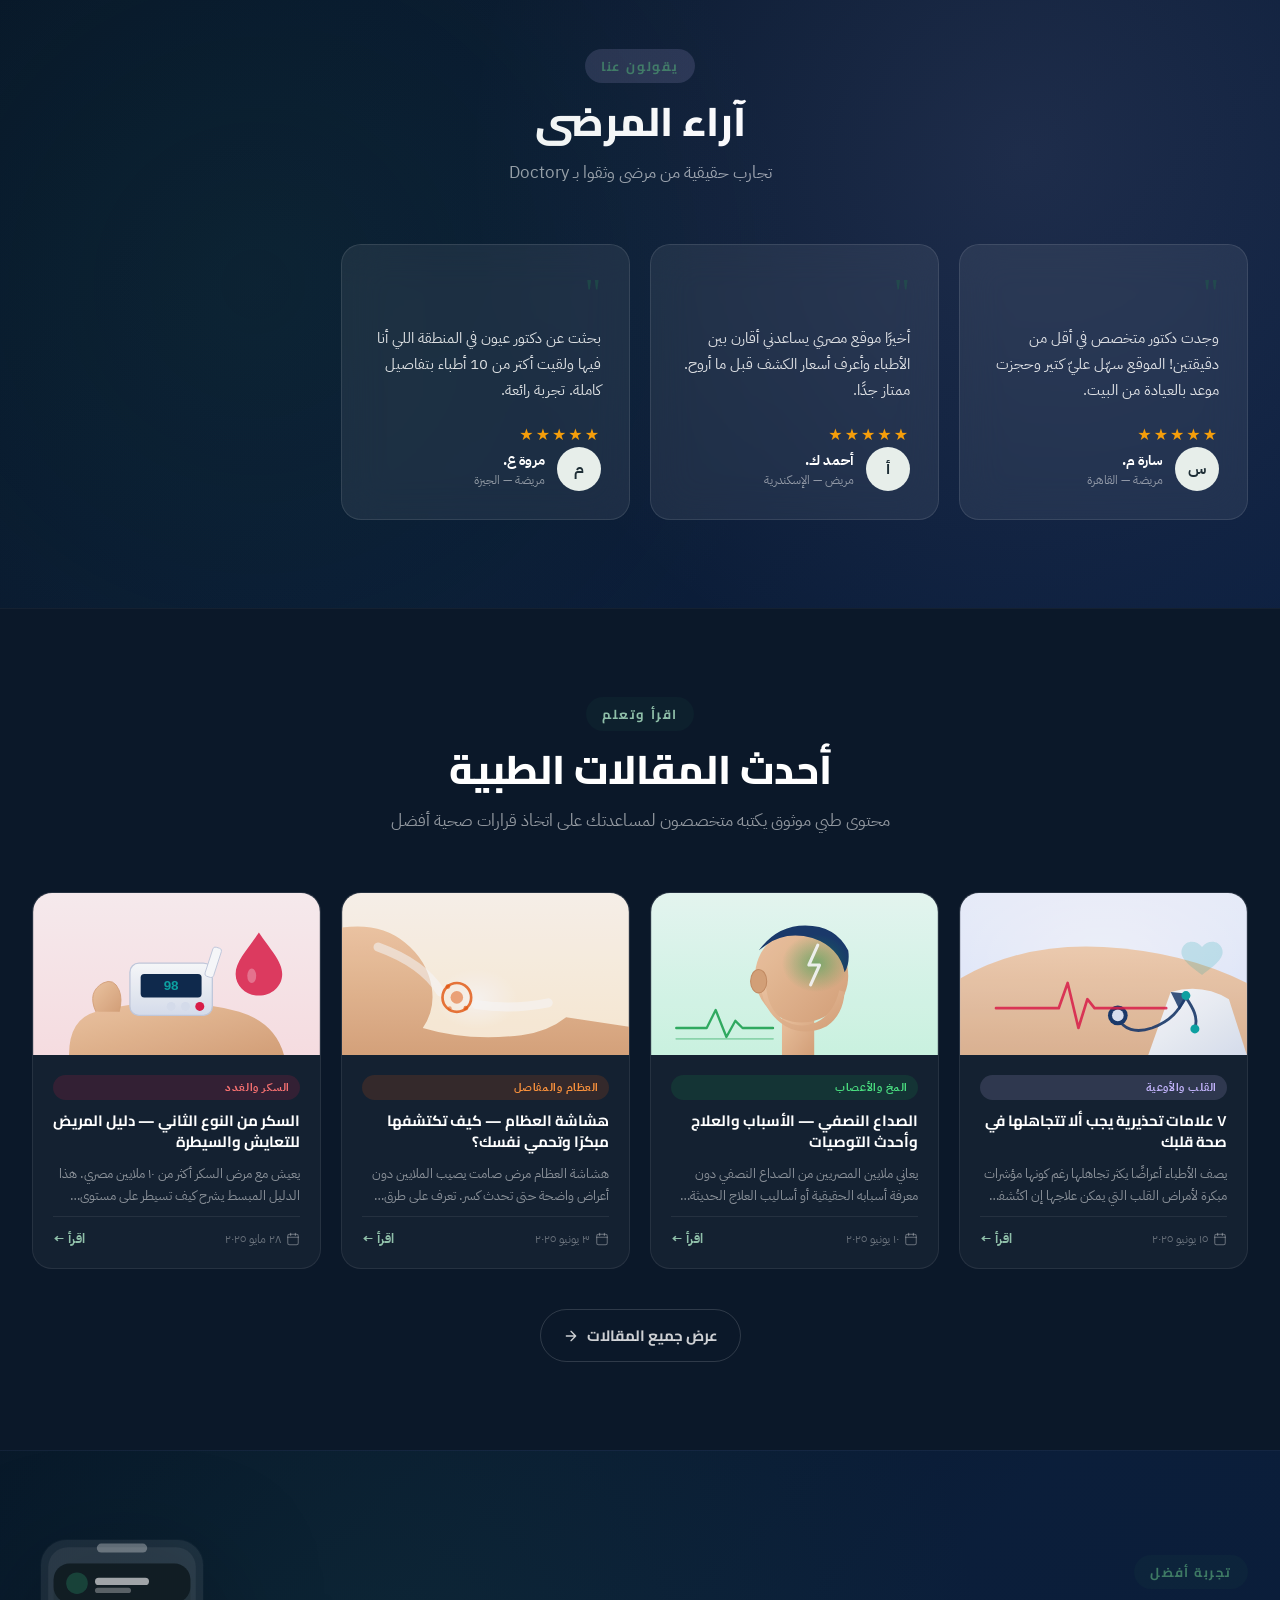
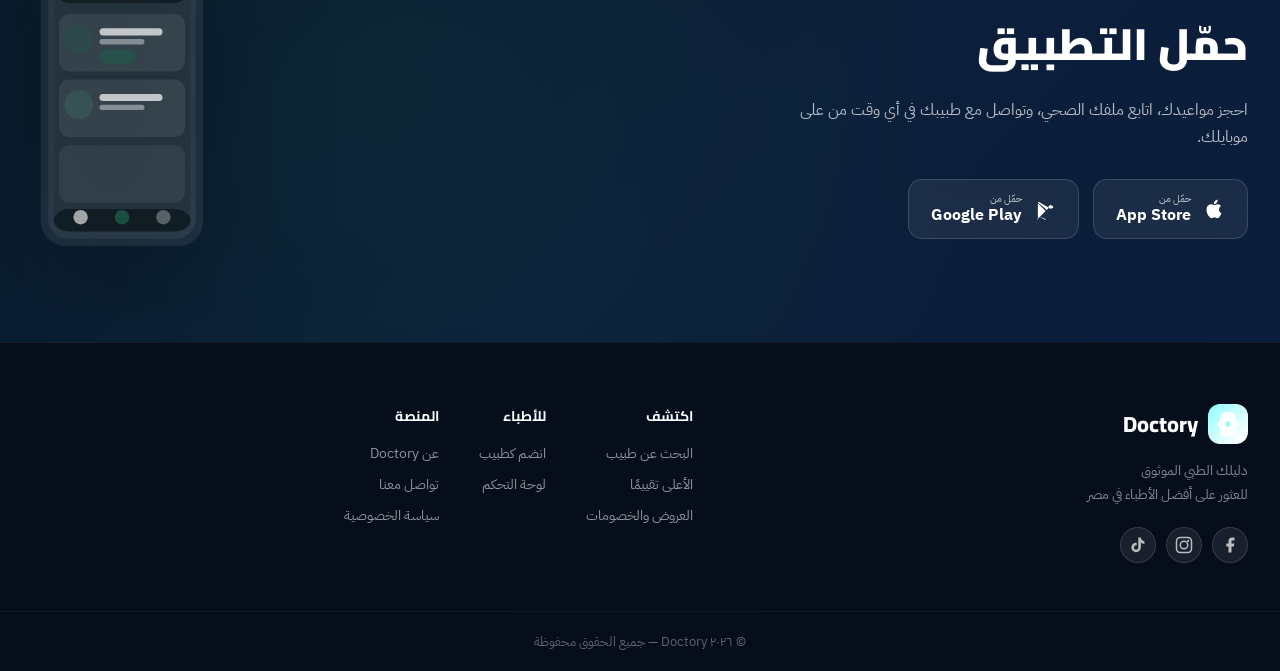
==== commit 89657465: "Add files via upload" ====
--- a/index.html
+++ b/index.html
@@ -6,7 +6,7 @@
 <title>Doctory | دليلك لأفضل الأطباء في مصر</title>
 <meta name="description" content="ابحث عن أفضل الأطباء في مصر حسب التخصص والمحافظة. اطلع على التقييمات وأسعار الكشف واحجز موعدك بكل سهولة.">
 <link rel="preconnect" href="https://fonts.googleapis.com">
-<link href="https://fonts.googleapis.com/css2?family=Cairo:wght@400;600;700;800;900&family=Tajawal:wght@400;500;700&display=swap" rel="stylesheet">
+<link href="https://fonts.googleapis.com/css2?family=Cairo:wght@400;600;700;800&family=IBM+Plex+Sans+Arabic:wght@400;500;600;700&display=swap" rel="stylesheet">
 <link rel="stylesheet" href="css/style.css">
 <style>
 /* =========================================================
@@ -14,7 +14,7 @@
    ========================================================= */
 .hero-v2 {
   position: relative;
-  background: #0b1829;
+  background: #0F1B1A;
   overflow: hidden;
   padding-top: var(--nav-h);
   min-height: 700px;
@@ -30,8 +30,8 @@
   position: absolute;
   inset: 0;
   background:
-    radial-gradient(ellipse 55% 60% at 15% 40%, rgba(14,165,164,0.18) 0%, transparent 65%),
-    radial-gradient(ellipse 45% 55% at 85% 40%, rgba(14,165,164,0.12) 0%, transparent 60%),
+    radial-gradient(ellipse 55% 60% at 15% 40%, rgba(30,92,74,0.18) 0%, transparent 65%),
+    radial-gradient(ellipse 45% 55% at 85% 40%, rgba(30,92,74,0.12) 0%, transparent 60%),
     radial-gradient(ellipse 80% 50% at 50% 100%, rgba(27,58,107,0.5) 0%, transparent 70%);
 }
 .hero-v2__grid {
@@ -49,11 +49,14 @@
   filter: blur(90px);
   animation: orbPulse 9s ease-in-out infinite;
 }
-.hero-v2__orb--1 { width: 420px; height: 320px; background: radial-gradient(circle, rgba(14,165,164,0.16), transparent 70%); top: -60px; left: 5%; animation-delay: 0s; }
-.hero-v2__orb--2 { width: 320px; height: 320px; background: radial-gradient(circle, rgba(99,102,241,0.12), transparent 70%); top: 80px; right: 5%; animation-delay: -4s; }
+.hero-v2__orb--1 { width: 420px; height: 320px; background: radial-gradient(circle, rgba(30,92,74,0.10), transparent 70%); top: -60px; left: 5%; animation-delay: 0s; }
+.hero-v2__orb--2 { width: 320px; height: 320px; background: radial-gradient(circle, rgba(30,92,74,0.07), transparent 70%); top: 80px; right: 5%; animation-delay: -4s; }
 @keyframes orbPulse {
   0%,100% { opacity: 1; transform: scale(1); }
-  50% { opacity: 0.65; transform: scale(1.12) translateY(-12px); }
+  50% { opacity: 0.8; transform: scale(1.04) translateY(-6px); }
+}
+@media (prefers-reduced-motion: reduce) {
+  .hero-v2__orb { animation: none; }
 }
 
 /* Main layout */
@@ -75,9 +78,9 @@
   display: inline-flex;
   align-items: center;
   gap: 8px;
-  background: rgba(14,165,164,0.14);
-  border: 1px solid rgba(14,165,164,0.3);
-  color: #5eead4;
+  background: rgba(30,92,74,0.14);
+  border: 1px solid rgba(30,92,74,0.3);
+  color: #8FBFA9;
   font-family: var(--font-display);
   font-size: 13px;
   font-weight: 700;
@@ -88,7 +91,7 @@
 }
 .hero-v2__eyebrow-dot {
   width: 7px; height: 7px; border-radius: 50%;
-  background: #2dd4bf;
+  background: #7FB79E;
   animation: dotPulse2 2.2s ease-in-out infinite;
 }
 @keyframes dotPulse2 {
@@ -107,7 +110,7 @@
 }
 .hero-v2__title span {
   display: inline-block;
-  background: linear-gradient(135deg, #2dd4bf 0%, #818cf8 55%, #c084fc 100%);
+  background: linear-gradient(135deg, #7FB79E 0%, #818cf8 55%, #c084fc 100%);
   -webkit-background-clip: text;
   -webkit-text-fill-color: transparent;
   background-clip: text;
@@ -145,13 +148,13 @@
   position: absolute;
   inset: 0;
   border-radius: inherit;
-  background: linear-gradient(160deg, rgba(14,165,164,0.1) 0%, rgba(99,102,241,0.06) 100%);
+  background: linear-gradient(160deg, rgba(30,92,74,0.1) 0%, rgba(30,92,74,0.06) 100%);
   opacity: 0;
   transition: opacity 0.25s;
 }
 .hero-action-card:hover {
-  border-color: rgba(14,165,164,0.5);
-  background: rgba(14,165,164,0.08);
+  border-color: rgba(30,92,74,0.5);
+  background: rgba(30,92,74,0.08);
   transform: translateY(-4px);
 }
 .hero-action-card:hover::before { opacity: 1; }
@@ -209,12 +212,12 @@
   transition: background 0.2s;
 }
 .hero-action-card:hover .hero-action-card__chat {
-  background: rgba(14,165,164,0.12);
-  border-color: rgba(14,165,164,0.3);
+  background: rgba(30,92,74,0.12);
+  border-color: rgba(30,92,74,0.3);
 }
 .hero-action-card__chat-icon {
   width: 32px; height: 32px;
-  background: linear-gradient(135deg, #0ea5a4, #0891b2);
+  background: linear-gradient(135deg, #1E5C4A, #17493C);
   border-radius: 10px;
   display: flex; align-items: center; justify-content: center;
   flex-shrink: 0;
@@ -292,8 +295,8 @@
   color: white;
 }
 .home-section-dark .section-head__eyebrow {
-  color: #5eead4;
-  background: rgba(14,165,164,0.12);
+  color: #8FBFA9;
+  background: rgba(30,92,74,0.12);
 }
 .home-section-dark .section-head__title { color: white; }
 .home-section-dark .section-head__sub { color: rgba(255,255,255,0.55); }
@@ -305,8 +308,8 @@
   border-top: 1px solid rgba(255,255,255,0.04);
 }
 .specialties-section .section-head__eyebrow {
-  color: #5eead4;
-  background: rgba(14,165,164,0.12);
+  color: #8FBFA9;
+  background: rgba(30,92,74,0.12);
 }
 .specialties-section .section-head__title { color: white; }
 .specialties-section .section-head__sub { color: rgba(255,255,255,0.55); }
@@ -317,28 +320,28 @@
 }
 .spec-card__name { color: rgba(255,255,255,0.85) !important; }
 .spec-card:hover {
-  background: rgba(14,165,164,0.1) !important;
-  border-color: rgba(14,165,164,0.35) !important;
-  box-shadow: 0 16px 40px rgba(14,165,164,0.18) !important;
+  background: rgba(30,92,74,0.1) !important;
+  border-color: rgba(30,92,74,0.35) !important;
+  box-shadow: 0 16px 40px rgba(30,92,74,0.18) !important;
 }
 .specialties-section .btn--ghost {
   border-color: rgba(255,255,255,0.18);
   color: rgba(255,255,255,0.8);
 }
 .specialties-section .btn--ghost:hover {
-  background: rgba(14,165,164,0.12);
-  color: #2dd4bf;
-  border-color: rgba(14,165,164,0.4);
+  background: rgba(30,92,74,0.12);
+  color: #7FB79E;
+  border-color: rgba(30,92,74,0.4);
 }
 
 /* How section */
 .how-section {
-  background: #0b1829 !important;
+  background: #0F1B1A !important;
 }
 .how-section::before {
-  background: radial-gradient(ellipse 60% 80% at 80% 50%, rgba(14,165,164,0.08) 0%, transparent 70%) !important;
-}
-.how-section .section-head__eyebrow { color: #5eead4; background: rgba(14,165,164,0.12); }
+  background: radial-gradient(ellipse 60% 80% at 80% 50%, rgba(30,92,74,0.08) 0%, transparent 70%) !important;
+}
+.how-section .section-head__eyebrow { color: #8FBFA9; background: rgba(30,92,74,0.12); }
 .how-section .section-head__title { color: white; }
 .how-section .section-head__sub { color: rgba(255,255,255,0.55); }
 
@@ -348,13 +351,13 @@
   box-shadow: 0 8px 32px rgba(0,0,0,0.3) !important;
 }
 .how-step:hover {
-  background: rgba(14,165,164,0.07) !important;
-  border-color: rgba(14,165,164,0.3) !important;
-  box-shadow: 0 28px 60px rgba(14,165,164,0.15) !important;
+  background: rgba(30,92,74,0.07) !important;
+  border-color: rgba(30,92,74,0.3) !important;
+  box-shadow: 0 28px 60px rgba(30,92,74,0.15) !important;
 }
 .how-step__title { color: white !important; }
 .how-step__desc { color: rgba(255,255,255,0.55) !important; }
-.how-step__icon circle[fill="var(--lilac-100)"] { fill: rgba(14,165,164,0.15); }
+.how-step__icon circle[fill="var(--lilac-100)"] { fill: rgba(30,92,74,0.15); }
 
 /* Doctors section */
 .doctors-section {
@@ -362,9 +365,9 @@
   border-top: 1px solid rgba(255,255,255,0.04);
 }
 .doctors-section::before {
-  background: radial-gradient(ellipse 80% 60% at 20% 50%, rgba(14,165,164,0.07) 0%, transparent 60%) !important;
-}
-.doctors-section .section-head__eyebrow { color: #5eead4; background: rgba(14,165,164,0.12); }
+  background: radial-gradient(ellipse 80% 60% at 20% 50%, rgba(30,92,74,0.07) 0%, transparent 60%) !important;
+}
+.doctors-section .section-head__eyebrow { color: #8FBFA9; background: rgba(30,92,74,0.12); }
 .doctors-section .section-head__title { color: white; }
 .doctors-section .section-head__sub { color: rgba(255,255,255,0.55); }
 
@@ -374,20 +377,20 @@
   color: white !important;
 }
 .doctor-card:hover {
-  box-shadow: 0 20px 50px rgba(14,165,164,0.15) !important;
-  border-color: rgba(14,165,164,0.35) !important;
+  box-shadow: 0 20px 50px rgba(30,92,74,0.15) !important;
+  border-color: rgba(30,92,74,0.35) !important;
 }
 .doctor-card__name { color: white !important; }
 .doctor-card__specialty { color: rgba(255,255,255,0.5) !important; }
 .doctor-card__rating { color: rgba(255,255,255,0.8) !important; }
 .doctor-card__divider { background: rgba(255,255,255,0.07) !important; }
-.doctor-card__badge { background: rgba(14,165,164,0.12) !important; color: #5eead4 !important; }
-.doctor-card__badge--teal { background: rgba(14,165,164,0.18) !important; }
+.doctor-card__badge { background: rgba(30,92,74,0.12) !important; color: #8FBFA9 !important; }
+.doctor-card__badge--teal { background: rgba(30,92,74,0.18) !important; }
 .doctor-card__price { color: white !important; }
 .doctor-card__price small { color: rgba(255,255,255,0.45) !important; }
-.doctor-card__cta { background: linear-gradient(135deg, #0ea5a4, #0891b2) !important; }
+.doctor-card__cta { background: linear-gradient(135deg, #1E5C4A, #17493C) !important; }
 .doctors-section .btn--ghost { border-color: rgba(255,255,255,0.18); color: rgba(255,255,255,0.8); }
-.doctors-section .btn--ghost:hover { background: rgba(14,165,164,0.12); color: #2dd4bf; border-color: rgba(14,165,164,0.4); }
+.doctors-section .btn--ghost:hover { background: rgba(30,92,74,0.12); color: #7FB79E; border-color: rgba(30,92,74,0.4); }
 
 /* App CTA stays dark */
 .app-cta-section {
@@ -492,15 +495,15 @@
         <div class="hero-action-card__visual">
           <svg class="search-figure" viewBox="0 0 220 190" fill="none" xmlns="http://www.w3.org/2000/svg" style="width:100%;max-width:210px">
             <!-- Big magnifier -->
-            <circle cx="110" cy="88" r="55" fill="none" stroke="rgba(14,165,164,0.35)" stroke-width="3"/>
-            <circle cx="110" cy="88" r="48" fill="rgba(14,165,164,0.12)" stroke="rgba(14,165,164,0.5)" stroke-width="2.5"/>
+            <circle cx="110" cy="88" r="55" fill="none" stroke="rgba(30,92,74,0.35)" stroke-width="3"/>
+            <circle cx="110" cy="88" r="48" fill="rgba(30,92,74,0.12)" stroke="rgba(30,92,74,0.5)" stroke-width="2.5"/>
             <!-- Lens glare -->
             <ellipse cx="94" cy="72" rx="14" ry="10" fill="rgba(255,255,255,0.18)" transform="rotate(-15 94 72)"/>
             <!-- Handle -->
-            <line x1="150" y1="128" x2="182" y2="162" stroke="#5eead4" stroke-width="14" stroke-linecap="round"/>
+            <line x1="150" y1="128" x2="182" y2="162" stroke="#8FBFA9" stroke-width="14" stroke-linecap="round"/>
             <!-- Person inside lens -->
             <!-- Body -->
-            <rect x="95" y="82" width="30" height="36" rx="8" fill="#1B3A6B"/>
+            <rect x="95" y="82" width="30" height="36" rx="8" fill="#1E2E36"/>
             <!-- White shirt -->
             <rect x="97" y="84" width="26" height="20" rx="5" fill="white" opacity="0.12"/>
             <!-- Head -->
@@ -512,7 +515,7 @@
             <circle cx="114" cy="73" r="1.5" fill="#333"/>
             <path d="M106 78 Q110 81 114 78" stroke="#a06040" stroke-width="1.2" stroke-linecap="round" fill="none"/>
             <!-- Tie -->
-            <path d="M109 84 L113 84 L111 100 Z" fill="#0ea5a4"/>
+            <path d="M109 84 L113 84 L111 100 Z" fill="#1E5C4A"/>
             <!-- Arm holding magnifier - pointing right -->
             <path d="M125 90 Q140 82 150 80" stroke="#e8c49a" stroke-width="8" stroke-linecap="round" fill="none"/>
             <!-- Briefcase hint -->
@@ -541,64 +544,64 @@
         <div class="hero-action-card__visual">
           <svg class="robot-figure" viewBox="0 0 200 190" fill="none" xmlns="http://www.w3.org/2000/svg" style="width:100%;max-width:190px">
             <!-- Antenna -->
-            <line x1="100" y1="15" x2="100" y2="35" stroke="#5eead4" stroke-width="3" stroke-linecap="round"/>
-            <circle cx="100" cy="11" r="5" fill="#5eead4"/>
+            <line x1="100" y1="15" x2="100" y2="35" stroke="#8FBFA9" stroke-width="3" stroke-linecap="round"/>
+            <circle cx="100" cy="11" r="5" fill="#8FBFA9"/>
             <!-- Head -->
-            <rect x="60" y="35" width="80" height="70" rx="20" fill="#1B3A6B" stroke="#0ea5a4" stroke-width="2"/>
+            <rect x="60" y="35" width="80" height="70" rx="20" fill="#1E2E36" stroke="#1E5C4A" stroke-width="2"/>
             <!-- Head glare -->
             <ellipse cx="80" cy="50" rx="14" ry="8" fill="rgba(255,255,255,0.06)" transform="rotate(-10 80 50)"/>
             <!-- Eyes — glowing blue -->
-            <rect x="73" y="54" width="22" height="16" rx="8" fill="#0ea5a4" opacity="0.9"/>
+            <rect x="73" y="54" width="22" height="16" rx="8" fill="#1E5C4A" opacity="0.9"/>
             <rect x="73" y="54" width="22" height="16" rx="8" fill="url(#eyeGlow)"/>
             <circle cx="84" cy="62" r="5" fill="white" opacity="0.95"/>
-            <circle cx="84" cy="62" r="3" fill="#0ea5a4"/>
+            <circle cx="84" cy="62" r="3" fill="#1E5C4A"/>
             <circle cx="86" cy="60" r="1.5" fill="white"/>
 
-            <rect x="105" y="54" width="22" height="16" rx="8" fill="#0ea5a4" opacity="0.9"/>
+            <rect x="105" y="54" width="22" height="16" rx="8" fill="#1E5C4A" opacity="0.9"/>
             <circle cx="116" cy="62" r="5" fill="white" opacity="0.95"/>
-            <circle cx="116" cy="62" r="3" fill="#0ea5a4"/>
+            <circle cx="116" cy="62" r="3" fill="#1E5C4A"/>
             <circle cx="118" cy="60" r="1.5" fill="white"/>
 
             <!-- Mouth speaker grill -->
-            <rect x="78" y="81" width="44" height="14" rx="7" fill="rgba(14,165,164,0.2)" stroke="rgba(14,165,164,0.4)" stroke-width="1.5"/>
-            <line x1="84" y1="88" x2="116" y2="88" stroke="#5eead4" stroke-width="1.5" stroke-linecap="round" opacity="0.6"/>
-            <line x1="88" y1="84" x2="88" y2="92" stroke="#5eead4" stroke-width="1" stroke-linecap="round" opacity="0.4"/>
-            <line x1="96" y1="84" x2="96" y2="92" stroke="#5eead4" stroke-width="1" stroke-linecap="round" opacity="0.4"/>
-            <line x1="104" y1="84" x2="104" y2="92" stroke="#5eead4" stroke-width="1" stroke-linecap="round" opacity="0.4"/>
-            <line x1="112" y1="84" x2="112" y2="92" stroke="#5eead4" stroke-width="1" stroke-linecap="round" opacity="0.4"/>
+            <rect x="78" y="81" width="44" height="14" rx="7" fill="rgba(30,92,74,0.2)" stroke="rgba(30,92,74,0.4)" stroke-width="1.5"/>
+            <line x1="84" y1="88" x2="116" y2="88" stroke="#8FBFA9" stroke-width="1.5" stroke-linecap="round" opacity="0.6"/>
+            <line x1="88" y1="84" x2="88" y2="92" stroke="#8FBFA9" stroke-width="1" stroke-linecap="round" opacity="0.4"/>
+            <line x1="96" y1="84" x2="96" y2="92" stroke="#8FBFA9" stroke-width="1" stroke-linecap="round" opacity="0.4"/>
+            <line x1="104" y1="84" x2="104" y2="92" stroke="#8FBFA9" stroke-width="1" stroke-linecap="round" opacity="0.4"/>
+            <line x1="112" y1="84" x2="112" y2="92" stroke="#8FBFA9" stroke-width="1" stroke-linecap="round" opacity="0.4"/>
 
             <!-- Neck -->
-            <rect x="90" y="103" width="20" height="10" rx="4" fill="#0d2240"/>
+            <rect x="90" y="103" width="20" height="10" rx="4" fill="#12211F"/>
 
             <!-- Body -->
-            <rect x="52" y="112" width="96" height="60" rx="18" fill="#1B3A6B" stroke="#0ea5a4" stroke-width="1.5"/>
+            <rect x="52" y="112" width="96" height="60" rx="18" fill="#1E2E36" stroke="#1E5C4A" stroke-width="1.5"/>
             <!-- Chest panel -->
-            <rect x="68" y="122" width="64" height="40" rx="12" fill="rgba(14,165,164,0.12)" stroke="rgba(14,165,164,0.25)" stroke-width="1"/>
+            <rect x="68" y="122" width="64" height="40" rx="12" fill="rgba(30,92,74,0.12)" stroke="rgba(30,92,74,0.25)" stroke-width="1"/>
             <!-- Chest lights -->
-            <circle cx="82" cy="134" r="5" fill="#0ea5a4" opacity="0.8"/>
-            <circle cx="82" cy="134" r="5" fill="#0ea5a4">
+            <circle cx="82" cy="134" r="5" fill="#1E5C4A" opacity="0.8"/>
+            <circle cx="82" cy="134" r="5" fill="#1E5C4A">
               <animate attributeName="opacity" values="0.8;0.3;0.8" dur="2s" repeatCount="indefinite"/>
             </circle>
             <circle cx="100" cy="134" r="5" fill="#818cf8" opacity="0.7"/>
-            <circle cx="118" cy="134" r="5" fill="#0ea5a4" opacity="0.6"/>
+            <circle cx="118" cy="134" r="5" fill="#1E5C4A" opacity="0.6"/>
             <!-- Waveform on chest -->
-            <polyline points="72,148 78,142 84,154 90,140 96,152 102,144 108,152 114,140 120,148 126,148" stroke="#5eead4" stroke-width="1.5" fill="none" stroke-linecap="round" stroke-linejoin="round" opacity="0.55"/>
+            <polyline points="72,148 78,142 84,154 90,140 96,152 102,144 108,152 114,140 120,148 126,148" stroke="#8FBFA9" stroke-width="1.5" fill="none" stroke-linecap="round" stroke-linejoin="round" opacity="0.55"/>
 
             <!-- Arms -->
-            <rect x="22" y="114" width="30" height="14" rx="7" fill="#1B3A6B" stroke="rgba(14,165,164,0.3)" stroke-width="1.5"/>
-            <rect x="148" y="114" width="30" height="14" rx="7" fill="#1B3A6B" stroke="rgba(14,165,164,0.3)" stroke-width="1.5"/>
+            <rect x="22" y="114" width="30" height="14" rx="7" fill="#1E2E36" stroke="rgba(30,92,74,0.3)" stroke-width="1.5"/>
+            <rect x="148" y="114" width="30" height="14" rx="7" fill="#1E2E36" stroke="rgba(30,92,74,0.3)" stroke-width="1.5"/>
             <!-- Hands -->
-            <circle cx="22" cy="121" r="7" fill="#0ea5a4" opacity="0.7"/>
-            <circle cx="178" cy="121" r="7" fill="#0ea5a4" opacity="0.7"/>
+            <circle cx="22" cy="121" r="7" fill="#1E5C4A" opacity="0.7"/>
+            <circle cx="178" cy="121" r="7" fill="#1E5C4A" opacity="0.7"/>
 
             <!-- Feet -->
-            <rect x="70" y="170" width="28" height="14" rx="7" fill="#0d2240" stroke="rgba(14,165,164,0.3)" stroke-width="1.5"/>
-            <rect x="102" y="170" width="28" height="14" rx="7" fill="#0d2240" stroke="rgba(14,165,164,0.3)" stroke-width="1.5"/>
+            <rect x="70" y="170" width="28" height="14" rx="7" fill="#12211F" stroke="rgba(30,92,74,0.3)" stroke-width="1.5"/>
+            <rect x="102" y="170" width="28" height="14" rx="7" fill="#12211F" stroke="rgba(30,92,74,0.3)" stroke-width="1.5"/>
 
             <!-- Eye glow filter -->
             <defs>
               <radialGradient id="eyeGlow" cx="50%" cy="50%" r="50%">
-                <stop offset="0%" stop-color="#5eead4" stop-opacity="0.4"/>
+                <stop offset="0%" stop-color="#8FBFA9" stop-opacity="0.4"/>
                 <stop offset="100%" stop-color="transparent"/>
               </radialGradient>
             </defs>
@@ -739,6 +742,7 @@
 
 <script src="js/data-loader.js"></script>
 <script src="js/site-runtime.js"></script>
+<script src="js/icons.js"></script>
 <script src="js/main.js"></script>
 <script src="js/home.js"></script>
 </body>
--- a/css/style.css
+++ b/css/style.css
@@ -2,27 +2,27 @@
    Doctory — Design Tokens
    ========================================================= */
 :root {
-  /* Color */
-  --ink-900: #102A4C;
-  --ink-700: #1B3A6B;
-  --accent-teal: #0EA5A4;
-  --lilac-300: #C7BBF5;
-  --lilac-100: #EFEAFB;
-  --paper: #FBFAFF;
+  /* Color — sober navy + single muted medical-green accent */
+  --ink-900: #101B22;      /* near-black navy — headings, dark surfaces */
+  --ink-700: #1E2E36;      /* secondary ink — body headings, nav text */
+  --accent-teal: #1E5C4A;  /* deep muted clinical green — the one accent color */
+  --lilac-300: #3E7A64;    /* mid accent tint — secondary icon strokes, eyebrows */
+  --lilac-100: #E7EEEA;    /* pale accent tint — soft badge/section backgrounds */
+  --paper: #F7F5F0;        /* warm off-white paper background */
   --white: #FFFFFF;
-  --line: rgba(16, 42, 76, 0.10);
-  --text-muted: #5B6478;
+  --line: rgba(16, 27, 34, 0.10);
+  --text-muted: #5B6460;
 
   /* Type */
   --font-display: "Cairo", system-ui, sans-serif;
-  --font-body: "Tajawal", system-ui, sans-serif;
-
-  /* Radius / Shadow */
-  --radius-lg: 20px;
-  --radius-md: 14px;
+  --font-body: "IBM Plex Sans Arabic", "Tajawal", system-ui, sans-serif;
+
+  /* Radius / Shadow — tighter, less "bubbly" for an institutional feel */
+  --radius-lg: 12px;
+  --radius-md: 8px;
   --radius-pill: 999px;
-  --shadow-soft: 0 12px 32px rgba(27, 58, 107, 0.10);
-  --shadow-pop: 0 18px 40px rgba(27, 58, 107, 0.16);
+  --shadow-soft: 0 8px 24px rgba(16, 27, 34, 0.08);
+  --shadow-pop: 0 14px 32px rgba(16, 27, 34, 0.14);
 
   /* Layout */
   --nav-h: 80px;
@@ -76,9 +76,17 @@
 }
 
 .stub-page__icon {
-  font-size: 56px;
-  margin-bottom: 16px;
-}
+  width: 76px;
+  height: 76px;
+  display: flex;
+  align-items: center;
+  justify-content: center;
+  margin: 0 auto 20px;
+  border-radius: 50%;
+  background: var(--lilac-100);
+  color: var(--accent-teal);
+}
+.stub-page__icon .doctory-icon { width: 34px; height: 34px; }
 
 .stub-page__title {
   font-family: var(--font-display);
@@ -354,7 +362,7 @@
   letter-spacing: 0.12em;
   text-transform: uppercase;
   color: var(--accent-teal);
-  background: rgba(14,165,164,0.1);
+  background: rgba(30,92,74,0.1);
   padding: 5px 16px;
   border-radius: var(--radius-pill);
   margin-bottom: 14px;
@@ -396,8 +404,8 @@
   position: absolute;
   inset: 0;
   background:
-    radial-gradient(ellipse 60% 60% at 20% 30%, rgba(14,165,164,0.15) 0%, transparent 60%),
-    radial-gradient(ellipse 50% 70% at 15% 80%, rgba(99,102,241,0.12) 0%, transparent 55%),
+    radial-gradient(ellipse 60% 60% at 20% 30%, rgba(30,92,74,0.15) 0%, transparent 60%),
+    radial-gradient(ellipse 50% 70% at 15% 80%, rgba(30,92,74,0.12) 0%, transparent 55%),
     radial-gradient(ellipse 100% 100% at 50% 0%, rgba(27,58,107,0.7) 0%, transparent 70%);
   pointer-events: none;
 }
@@ -410,19 +418,19 @@
 }
 .hero__glow--1 {
   width: 500px; height: 350px;
-  background: radial-gradient(circle, rgba(14,165,164,0.13) 0%, transparent 70%);
+  background: radial-gradient(circle, rgba(30,92,74,0.13) 0%, transparent 70%);
   top: -80px; left: 10%;
   animation-delay: 0s;
 }
 .hero__glow--2 {
   width: 300px; height: 300px;
-  background: radial-gradient(circle, rgba(99,102,241,0.1) 0%, transparent 70%);
+  background: radial-gradient(circle, rgba(30,92,74,0.1) 0%, transparent 70%);
   top: 50px; left: 30%;
   animation-delay: -3s;
 }
 .hero__glow--3 {
   width: 280px; height: 280px;
-  background: radial-gradient(circle, rgba(14,165,164,0.08) 0%, transparent 70%);
+  background: radial-gradient(circle, rgba(30,92,74,0.08) 0%, transparent 70%);
   bottom: 60px; left: 5%;
   animation-delay: -6s;
 }
@@ -458,9 +466,9 @@
   display: inline-flex;
   align-items: center;
   gap: 8px;
-  background: rgba(14,165,164,0.15);
-  border: 1px solid rgba(14,165,164,0.35);
-  color: #5eead4;
+  background: rgba(30,92,74,0.15);
+  border: 1px solid rgba(30,92,74,0.35);
+  color: #8FBFA9;
   font-family: var(--font-display);
   font-size: 13px;
   font-weight: 700;
@@ -472,7 +480,7 @@
 .hero__badge-dot {
   width: 8px; height: 8px;
   border-radius: 50%;
-  background: #2dd4bf;
+  background: #7FB79E;
   animation: dotPulse 2s ease-in-out infinite;
   flex-shrink: 0;
 }
@@ -505,7 +513,7 @@
 }
 .hero__title-em {
   font-style: normal;
-  background: linear-gradient(135deg, #2dd4bf 0%, #818cf8 60%, #c084fc 100%);
+  background: linear-gradient(135deg, #7FB79E 0%, #818cf8 60%, #c084fc 100%);
   -webkit-background-clip: text;
   -webkit-text-fill-color: transparent;
   background-clip: text;
@@ -650,11 +658,11 @@
 }
 .hv-name { font-size: 13px; font-weight: 700; font-family: var(--font-display); }
 .hv-spec { font-size: 11px; color: rgba(255,255,255,0.5); margin-top: 2px; }
-.hv-price { margin-right: auto; font-size: 12px; font-weight: 700; color: #2dd4bf; white-space: nowrap; }
+.hv-price { margin-right: auto; font-size: 12px; font-weight: 700; color: #7FB79E; white-space: nowrap; }
 .hv-avail {
   background: rgba(45,212,191,0.2);
   border: 1px solid rgba(45,212,191,0.3);
-  color: #2dd4bf;
+  color: #7FB79E;
   font-size: 10px;
   font-weight: 700;
   padding: 3px 8px;
@@ -762,7 +770,7 @@
   display: flex;
   align-items: center;
   gap: 8px;
-  background: linear-gradient(135deg, #0EA5A4 0%, #0891b2 100%);
+  background: linear-gradient(135deg, #1E5C4A 0%, #17493C 100%);
   color: white;
   border: none;
   padding: 0 28px;
@@ -773,13 +781,13 @@
   font-weight: 700;
   font-size: 15px;
   transition: transform 0.18s ease, box-shadow 0.18s ease;
-  box-shadow: 0 4px 20px rgba(14,165,164,0.4);
+  box-shadow: 0 4px 20px rgba(30,92,74,0.4);
   flex-shrink: 0;
   white-space: nowrap;
 }
 .search-bar__submit:hover {
   transform: translateY(-1px);
-  box-shadow: 0 8px 28px rgba(14,165,164,0.5);
+  box-shadow: 0 8px 28px rgba(30,92,74,0.5);
 }
 .search-bar__submit:active { transform: translateY(0); }
 
@@ -872,9 +880,9 @@
   white-space: nowrap;
 }
 .quick-pill:hover {
-  background: rgba(14,165,164,0.2);
-  border-color: rgba(14,165,164,0.4);
-  color: #2dd4bf;
+  background: rgba(30,92,74,0.2);
+  border-color: rgba(30,92,74,0.4);
+  color: #7FB79E;
   transform: translateY(-2px);
 }
 
@@ -947,14 +955,14 @@
   content: '';
   position: absolute;
   inset: 0;
-  background: linear-gradient(160deg, rgba(14,165,164,0.07) 0%, rgba(129,140,248,0.06) 100%);
+  background: linear-gradient(160deg, rgba(30,92,74,0.07) 0%, rgba(30,92,74,0.06) 100%);
   opacity: 0;
   transition: opacity 0.3s;
 }
 .spec-card:hover {
   transform: translateY(-7px) scale(1.02);
-  box-shadow: 0 20px 44px rgba(14,165,164,0.16);
-  border-color: rgba(14,165,164,0.4);
+  box-shadow: 0 20px 44px rgba(30,92,74,0.16);
+  border-color: rgba(30,92,74,0.4);
   background: white;
 }
 .spec-card:hover::after { opacity: 1; }
@@ -991,7 +999,7 @@
   content: '';
   position: absolute;
   inset: 0;
-  background: radial-gradient(ellipse 60% 80% at 80% 50%, rgba(14,165,164,0.06) 0%, transparent 70%);
+  background: radial-gradient(ellipse 60% 80% at 80% 50%, rgba(30,92,74,0.06) 0%, transparent 70%);
   pointer-events: none;
 }
 .how-steps {
@@ -1010,22 +1018,22 @@
   background: white;
   border-radius: 24px;
   border: 1.5px solid rgba(16,42,76,0.07);
-  box-shadow: 0 8px 32px rgba(14,165,164,0.08);
+  box-shadow: 0 8px 32px rgba(30,92,74,0.08);
   position: relative;
   overflow: hidden;
   transition: transform 0.3s cubic-bezier(0.22,1,0.36,1), box-shadow 0.3s ease, border-color 0.3s ease;
 }
 .how-step:hover {
   transform: translateY(-10px);
-  box-shadow: 0 28px 60px rgba(14,165,164,0.15);
-  border: 1.5px solid rgba(14,165,164,0.25);
+  box-shadow: 0 28px 60px rgba(30,92,74,0.15);
+  border: 1.5px solid rgba(30,92,74,0.25);
 }
 .how-step::after {
   content: '';
   position: absolute;
   top: 0; right: 0;
   width: 80px; height: 80px;
-  background: linear-gradient(135deg, rgba(14,165,164,0.08), transparent);
+  background: linear-gradient(135deg, rgba(30,92,74,0.08), transparent);
   border-radius: 0 24px 0 80px;
 }
 
@@ -1158,6 +1166,9 @@
   font-size: 13px;
   color: var(--text-muted);
   margin-top: 3px;
+  display: flex;
+  align-items: center;
+  gap: 5px;
 }
 
 .doctor-card__rating {
@@ -1193,7 +1204,7 @@
   border-radius: var(--radius-pill);
 }
 .doctor-card__badge--teal {
-  background: rgba(14,165,164,0.1);
+  background: rgba(30,92,74,0.1);
   color: var(--accent-teal);
 }
 
@@ -1238,7 +1249,7 @@
   content: '';
   position: absolute;
   inset: 0;
-  background-image: radial-gradient(circle at 20% 50%, rgba(14,165,164,0.15) 0%, transparent 50%),
+  background-image: radial-gradient(circle at 20% 50%, rgba(30,92,74,0.15) 0%, transparent 50%),
                     radial-gradient(circle at 80% 30%, rgba(199,187,245,0.1) 0%, transparent 50%);
   pointer-events: none;
 }
@@ -1413,7 +1424,7 @@
   content: '';
   position: absolute;
   inset: 0;
-  background: radial-gradient(circle at 60% 50%, rgba(14,165,164,0.15) 0%, transparent 60%);
+  background: radial-gradient(circle at 60% 50%, rgba(30,92,74,0.15) 0%, transparent 60%);
   pointer-events: none;
 }
 .app-cta__inner {
@@ -1605,7 +1616,7 @@
 }
 .particle--1 { width: 8px; height: 8px; background: var(--accent-teal); top: 20%; right: 15%; animation-delay: 0s; }
 .particle--2 { width: 5px; height: 5px; background: var(--lilac-300); top: 60%; right: 30%; animation-delay: 1.5s; }
-.particle--3 { width: 10px; height: 10px; background: rgba(14,165,164,0.5); top: 40%; left: 20%; animation-delay: 3s; }
+.particle--3 { width: 10px; height: 10px; background: rgba(30,92,74,0.5); top: 40%; left: 20%; animation-delay: 3s; }
 .particle--4 { width: 6px; height: 6px; background: var(--lilac-300); top: 75%; right: 20%; animation-delay: 2s; }
 .particle--5 { width: 4px; height: 4px; background: white; top: 30%; left: 35%; animation-delay: 4s; }
 @keyframes particleFade {
@@ -1617,7 +1628,7 @@
 /* Orb 3 */
 .hero__orb--3 {
   width: 280px; height: 280px;
-  background: radial-gradient(circle, rgba(99,102,241,0.15) 0%, transparent 70%);
+  background: radial-gradient(circle, rgba(30,92,74,0.15) 0%, transparent 70%);
   top: 40%; left: -60px;
   animation: orbFloat 10s ease-in-out infinite;
   animation-delay: -2s;
@@ -1682,7 +1693,7 @@
   transition: background 0.18s, border-color 0.18s, transform 0.18s;
 }
 .quick-pill:hover {
-  background: rgba(14,165,164,0.25);
+  background: rgba(30,92,74,0.25);
   border-color: var(--accent-teal);
   transform: translateY(-2px);
 }
@@ -1757,9 +1768,9 @@
 .hero-card__spec { color: rgba(255,255,255,0.55); font-size: 11px; margin-top: 2px; }
 .hero-card__avail {
   margin-right: auto;
-  background: rgba(14,165,164,0.25);
-  border: 1px solid rgba(14,165,164,0.4);
-  color: #5eead4;
+  background: rgba(30,92,74,0.25);
+  border: 1px solid rgba(30,92,74,0.4);
+  color: #8FBFA9;
   font-size: 10px;
   font-weight: 700;
   padding: 3px 9px;
@@ -1770,7 +1781,7 @@
 .hero-card__stars span { color: rgba(255,255,255,0.6); font-size: 11px; margin-right: 4px; }
 .hero-card__loc { font-size: 12px; color: rgba(255,255,255,0.5); }
 .hero-card__btn {
-  background: linear-gradient(135deg, var(--accent-teal), #0891b2);
+  background: linear-gradient(135deg, var(--accent-teal), #17493C);
   color: white;
   border: none;
   border-radius: 10px;
@@ -1829,3 +1840,169 @@
   .hero__quick-pills { gap: 6px; }
   .quick-pill { font-size: 12px; padding: 4px 10px; }
 }
+
+/* =========================================================
+   DARK PALETTE — Blog & Reports Section
+   ========================================================= */
+.reports-section {
+  background: #0b1829 !important;
+  border-top: 1px solid rgba(255,255,255,0.04);
+}
+.reports-section .section-head__eyebrow { color: #8FBFA9; background: rgba(30,92,74,0.12); }
+.reports-section .section-head__title { color: white; }
+.reports-section .section-head__sub { color: rgba(255,255,255,0.55); }
+
+.report-card {
+  background: rgba(255,255,255,0.04) !important;
+  border-color: rgba(255,255,255,0.08) !important;
+}
+.report-card:hover {
+  box-shadow: 0 20px 50px rgba(30,92,74,0.12) !important;
+}
+.report-card__body { background: transparent; }
+.report-card__tag {
+  background: rgba(199,187,245,0.15) !important;
+  color: #c4b5fd !important;
+}
+.report-card__tag--green { background: rgba(22,163,74,0.15) !important; color: #4ade80 !important; }
+.report-card__tag--orange { background: rgba(234,88,12,0.15) !important; color: #fb923c !important; }
+.report-card__tag--red { background: rgba(225,29,72,0.15) !important; color: #f87171 !important; }
+.report-card__title { color: white !important; }
+.report-card__excerpt { color: rgba(255,255,255,0.5) !important; }
+.report-card__meta { border-top-color: rgba(255,255,255,0.07) !important; }
+.report-card__date { color: rgba(255,255,255,0.35) !important; }
+.report-card__link { color: #8FBFA9 !important; }
+.reports-section .btn--ghost {
+  border-color: rgba(255,255,255,0.18);
+  color: rgba(255,255,255,0.8);
+}
+.reports-section .btn--ghost:hover {
+  background: rgba(30,92,74,0.12);
+  color: #7FB79E;
+  border-color: rgba(30,92,74,0.4);
+}
+
+/* Testimonials — already dark, just polish */
+.testimonials-section {
+  background: linear-gradient(135deg, #071628 0%, #0d2040 100%) !important;
+  border-top: 1px solid rgba(255,255,255,0.04);
+}
+
+/* How section SVG icons dark fix */
+.how-section .how-step__icon circle { fill: rgba(30,92,74,0.15); }
+
+/* App CTA dark polish */
+.app-cta-section {
+  background: linear-gradient(135deg, #071422 0%, #0a1c38 55%, #081628 100%) !important;
+}
+.app-cta-section::before {
+  background: radial-gradient(circle at 30% 50%, rgba(30,92,74,0.18) 0%, transparent 65%) !important;
+}
+.app-store-btn {
+  background: rgba(255,255,255,0.07) !important;
+  border-color: rgba(255,255,255,0.15) !important;
+}
+.app-store-btn:hover {
+  background: rgba(30,92,74,0.15) !important;
+  border-color: rgba(30,92,74,0.4) !important;
+}
+
+/* Scrollbar dark */
+::-webkit-scrollbar { width: 6px; }
+::-webkit-scrollbar-track { background: #0b1829; }
+::-webkit-scrollbar-thumb { background: rgba(30,92,74,0.4); border-radius: 3px; }
+::-webkit-scrollbar-thumb:hover { background: rgba(30,92,74,0.65); }
+
+/* Body dark background */
+body { background: #0b1829 !important; }
+
+/* =========================================================
+   NAVBAR — Dark glass to match new palette
+   ========================================================= */
+.navbar {
+  background: rgba(11, 24, 41, 0.88) !important;
+  border-bottom-color: rgba(255,255,255,0.07) !important;
+  backdrop-filter: blur(16px) !important;
+}
+.brand__name { color: white !important; }
+.nav-links__item { color: rgba(255,255,255,0.75) !important; }
+.nav-links__item:hover { color: #8FBFA9 !important; }
+.nav-links__item.is-active { color: white !important; }
+.btn--ghost {
+  color: rgba(255,255,255,0.8) !important;
+  border-color: rgba(255,255,255,0.15) !important;
+}
+.btn--ghost:hover {
+  background: rgba(30,92,74,0.1) !important;
+  color: #8FBFA9 !important;
+  border-color: rgba(30,92,74,0.35) !important;
+}
+.btn--primary {
+  background: linear-gradient(135deg, #1E5C4A, #17493C) !important;
+  color: white !important;
+}
+
+/* Mega-menu dark */
+.mega-menu {
+  background: #0d1e33 !important;
+  border-bottom-color: rgba(255,255,255,0.06) !important;
+}
+.mega-menu__link { color: rgba(255,255,255,0.75) !important; }
+.mega-menu__link:hover { background: rgba(30,92,74,0.1) !important; color: #8FBFA9 !important; }
+
+/* Mobile menu dark */
+.mobile-menu { background: #0d1e33 !important; border-bottom-color: rgba(255,255,255,0.06) !important; }
+.mobile-menu__item { color: rgba(255,255,255,0.8) !important; border-bottom-color: rgba(255,255,255,0.06) !important; }
+.mobile-menu__item.is-active { color: #8FBFA9 !important; }
+.mobile-menu__login { color: #8FBFA9 !important; }
+.mobile-menu__specialties { background: rgba(30,92,74,0.07) !important; }
+
+/* Search bar stays white/light for contrast */
+.search-bar { background: white !important; }
+
+/* =========================================================
+   Unified icon system — monochrome line icons (js/icons.js)
+   replacing the old multi-colored emoji set everywhere.
+   ========================================================= */
+.doctory-icon {
+  display: inline-block;
+  vertical-align: -0.15em;
+  flex-shrink: 0;
+  color: currentColor;
+}
+
+.spec-card__icon {
+  width: 34px;
+  height: 34px;
+  display: flex;
+  align-items: center;
+  justify-content: center;
+  color: var(--accent-teal);
+  transition: transform 0.35s cubic-bezier(0.22,1,0.36,1);
+  position: relative;
+  z-index: 1;
+}
+.spec-card__icon .doctory-icon { width: 30px; height: 30px; }
+
+.mega-menu__link .icon {
+  display: inline-flex;
+  align-items: center;
+  justify-content: center;
+  width: 20px;
+  height: 20px;
+  color: var(--accent-teal);
+}
+.mega-menu__link .icon .doctory-icon { width: 18px; height: 18px; }
+
+/* Neutral (non-random) avatar placeholders — one navy/green
+   treatment for every doctor and testimonial, instead of a
+   different random color per record. */
+.doctor-card__avatar,
+.doctor-card__avatar-placeholder,
+.profile-card__avatar,
+.related-doctor-card__avatar,
+.testimonial-card__avatar {
+  background: var(--lilac-100) !important;
+  color: var(--ink-700) !important;
+  background-image: none !important;
+}
